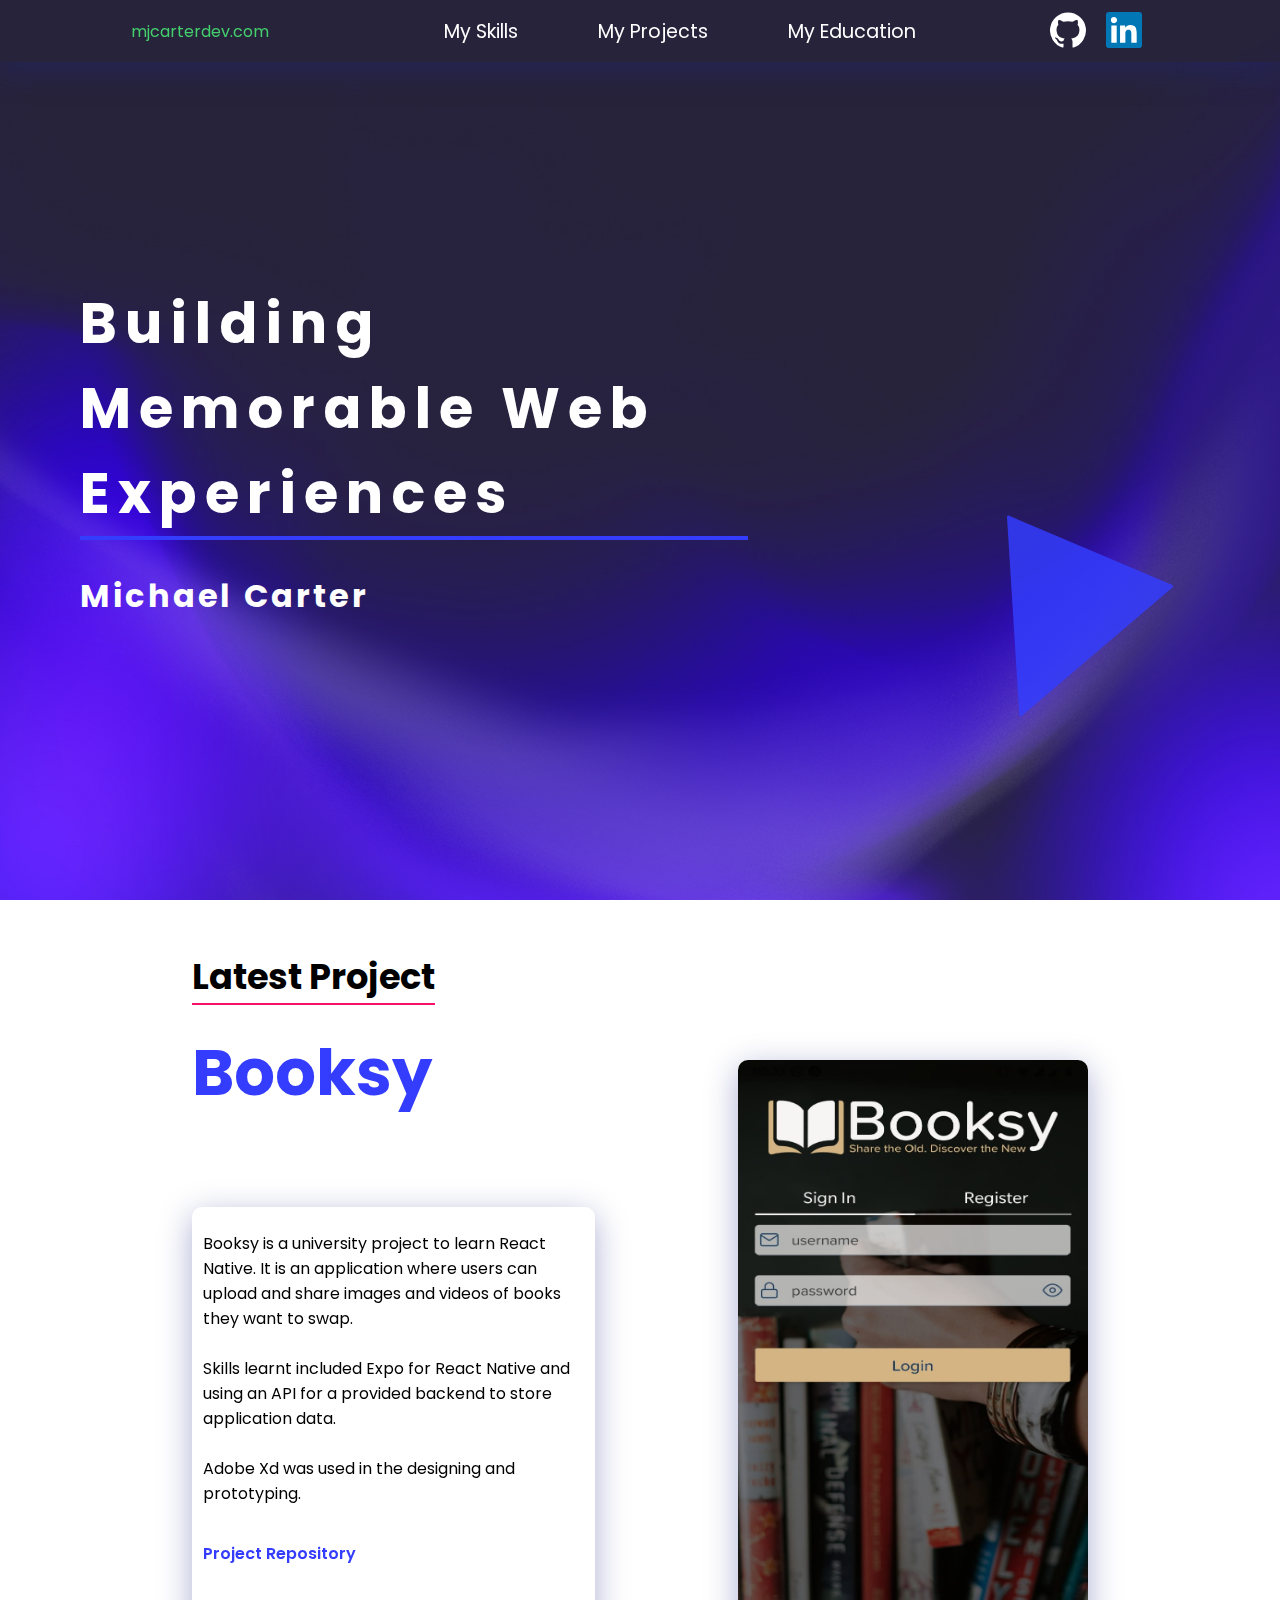
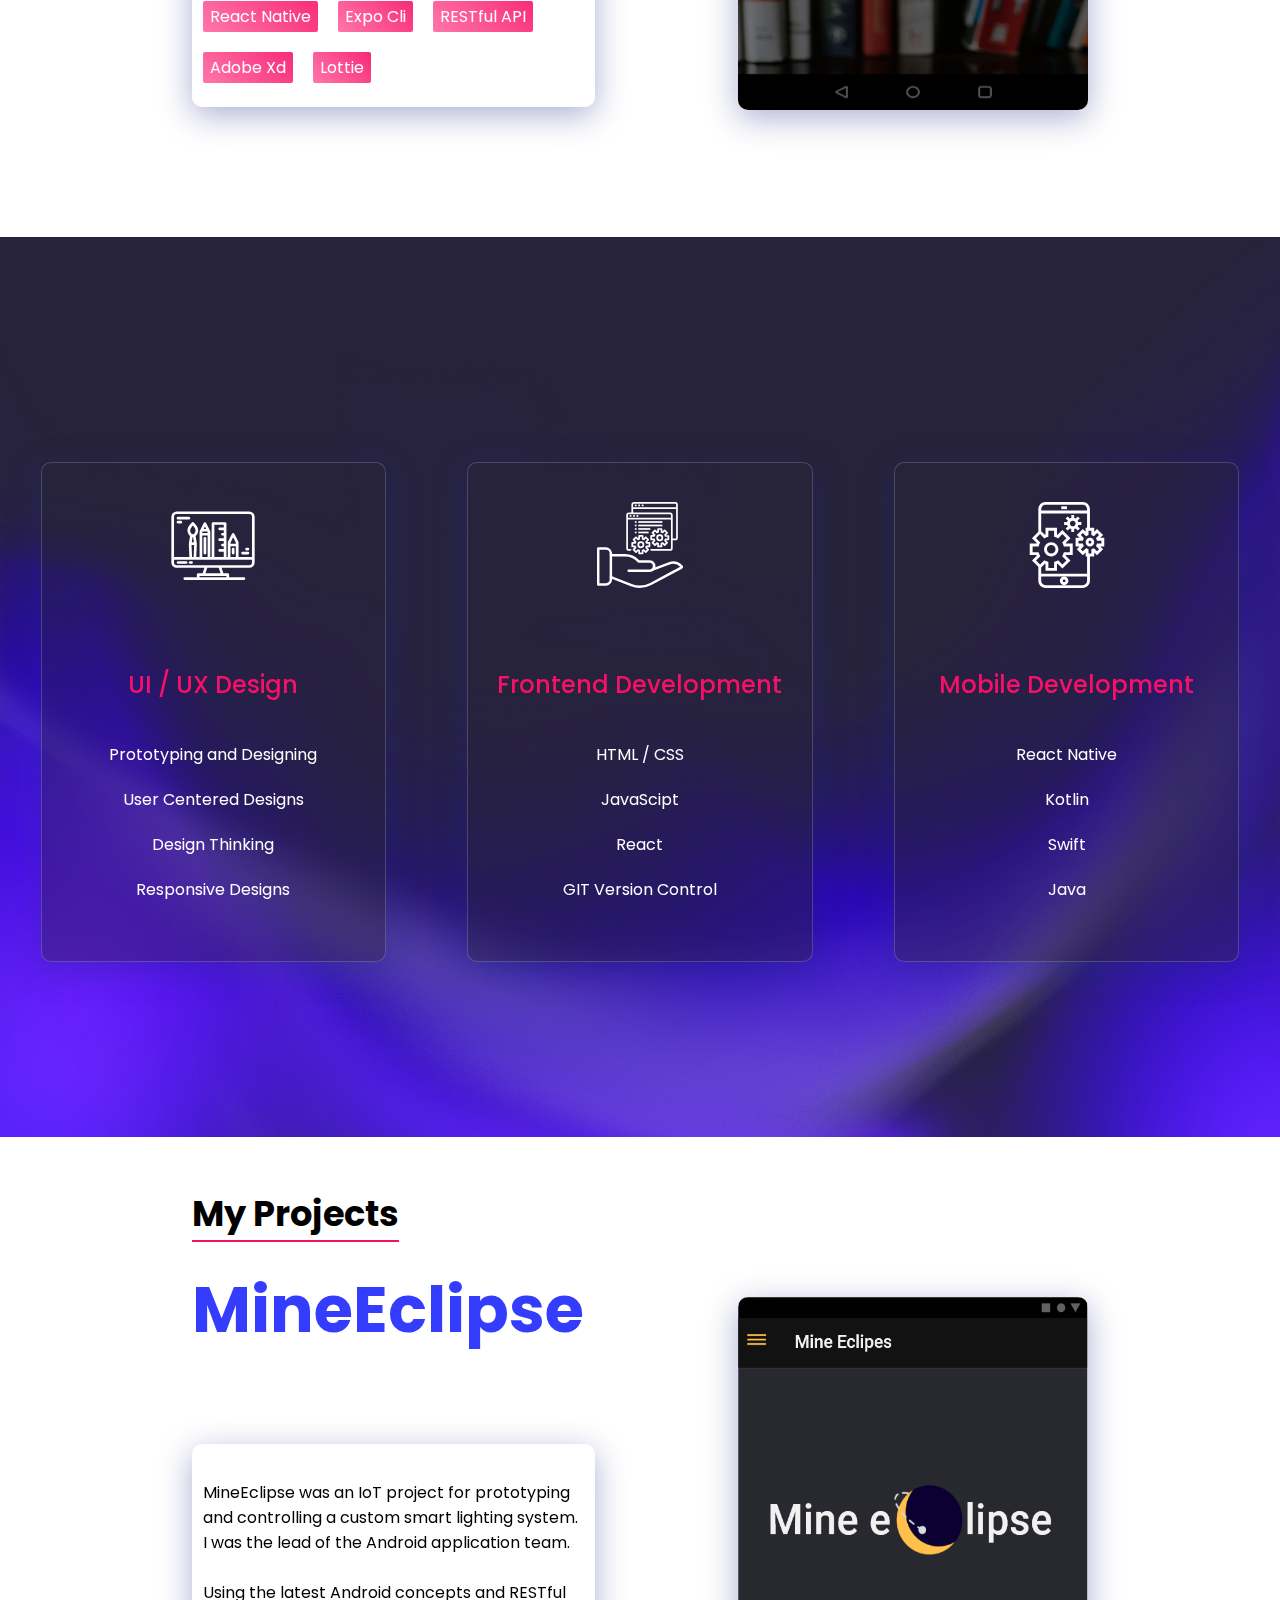
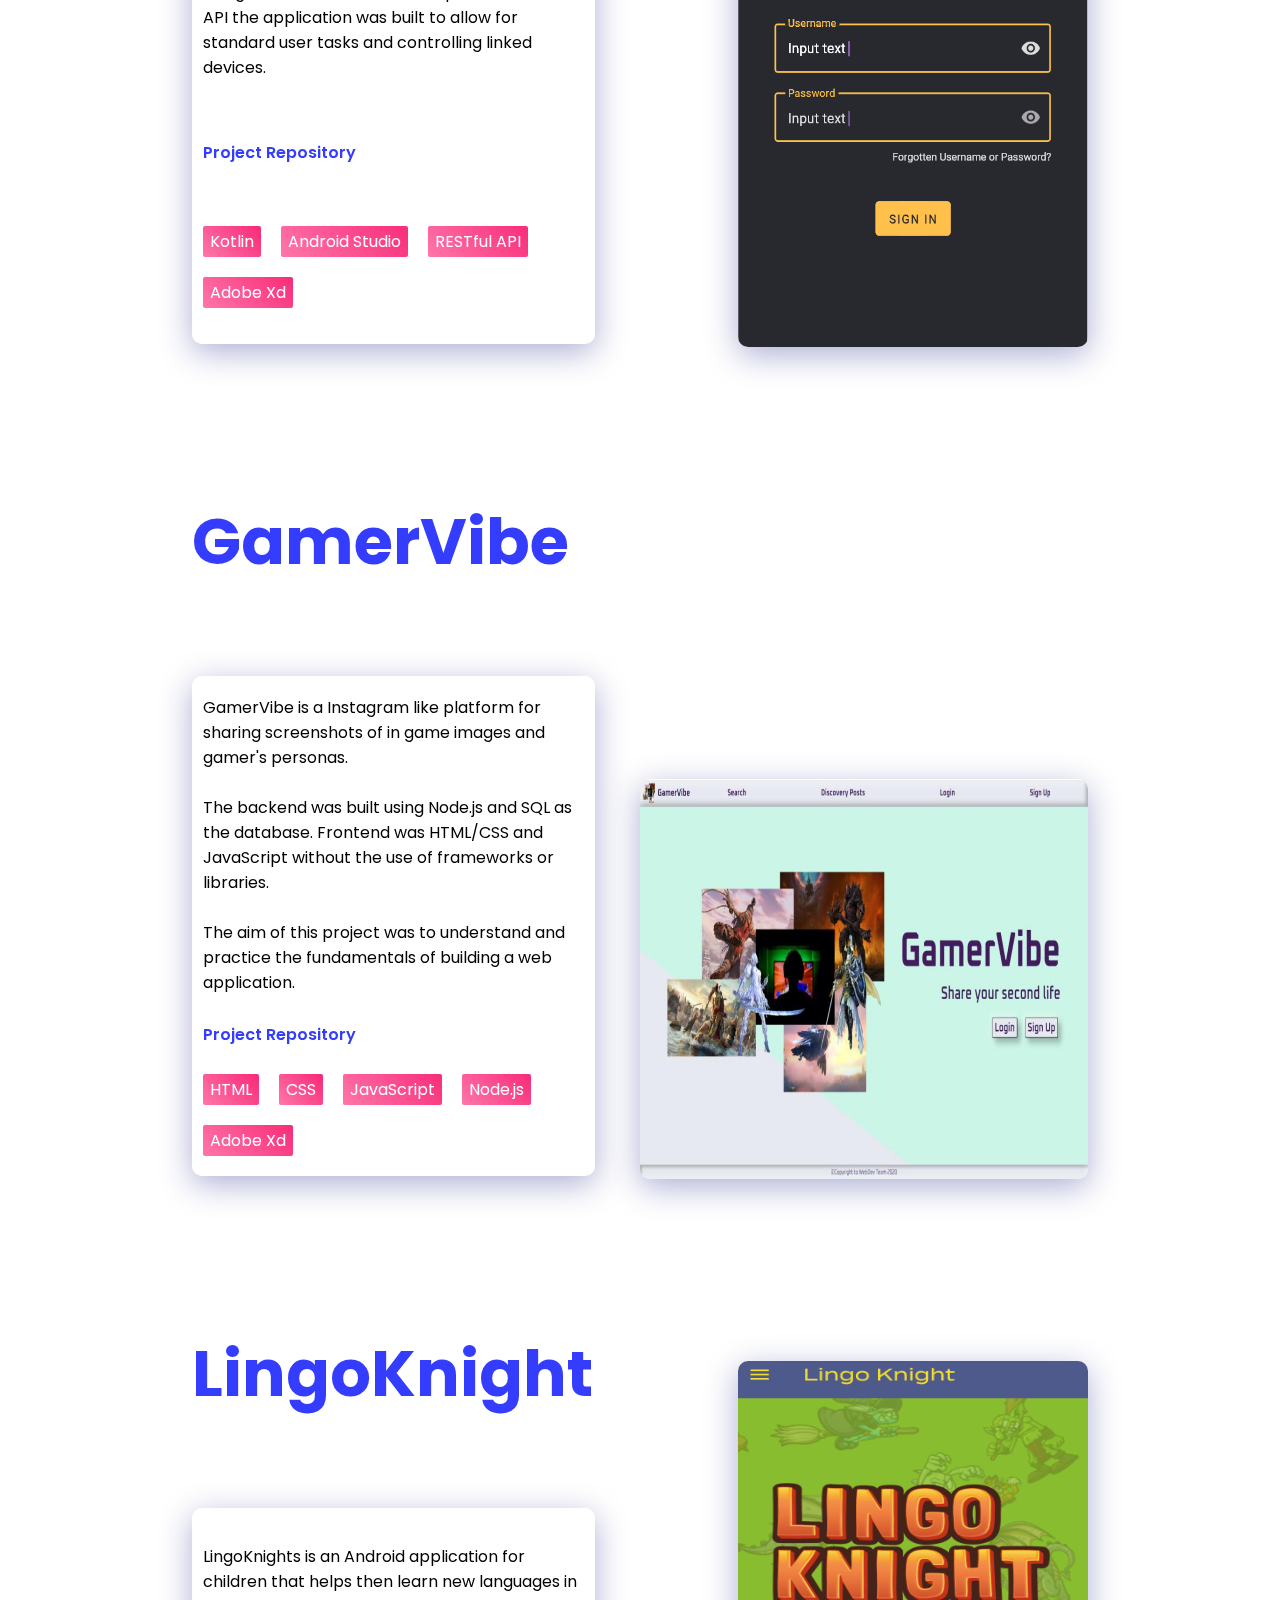
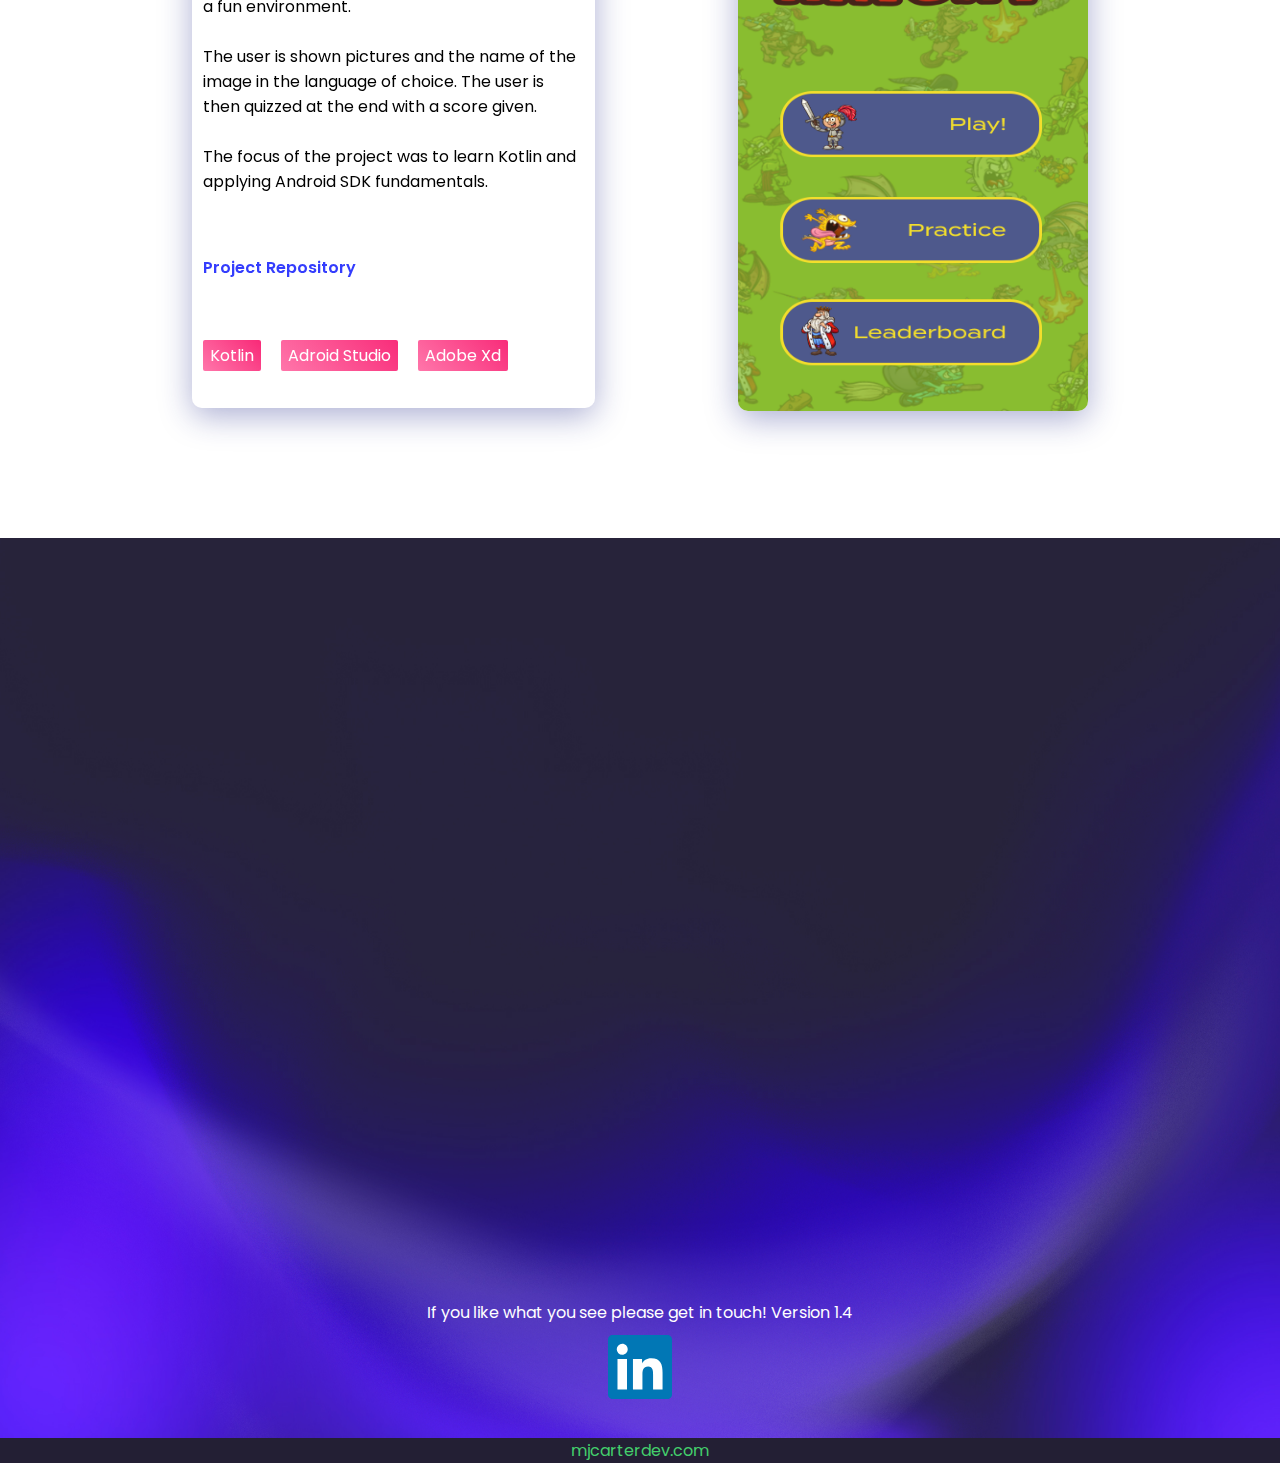
==== index.html @ 04d57753 "fixed some layout issues" ====
<!DOCTYPE html>
<html lang="en">
  <head>
    <meta charset="UTF-8" />
    <meta http-equiv="X-UA-Compatible" content="IE=edge" />
    <meta name="viewport" content="width=device-width, initial-scale=1.0" />
    <link rel="stylesheet" href="css/main.css" />
    <title>mjcarterdev.com</title>
  </head>
  <body>
    <div class="menu-closed">
      <div class="menu" id="menuList">
        <ul class="menu-list" id="menu">
          <li class="nav-item"><a href="#">My Skills</a></li>
          <li class="nav-item"><a href="#">My Projects</a></li>
          <li class="nav-item">
            <a href="#" class="nav-link">My Education</a>
          </li>
        </ul>
      </div>
    </div>
    <section class="landing-container background-image">
      <nav class="nav-bar nav sticky" id="navigation">
        <a class="logo" href="#">mjcarterdev.com</a>
        <ul class="nav-list" id="menu">
          <li class="nav-item"><a href="#">My Skills</a></li>
          <li class="nav-item"><a href="#">My Projects</a></li>
          <li class="nav-item">
            <a href="#" class="nav-link">My Education</a>
          </li>
        </ul>
        <div class="social-media">
          <a href="#"
            ><img
              src="./assets/svg/gitHub-icon-white.svg"
              alt="gitHub"
              class="gitIcon"
          /></a>
          <a href="#"
            ><img
              src="./assets/svg/linkedin-icon.svg"
              alt="LinkedIn"
              class="LinkedInIcon"
          /></a>
        </div>

        <a class="nav__toggle" role="button">
          <svg class="menuicon" width="50" height="50" viewBox="0 0 50 50">
            <title>Toggle Menu</title>
            <g>
              <line class="menuicon__bar" x1="13" y1="16.5" x2="37" y2="16.5" />
              <line class="menuicon__bar" x1="13" y1="24.5" x2="37" y2="24.5" />
              <line class="menuicon__bar" x1="13" y1="24.5" x2="37" y2="24.5" />
              <line class="menuicon__bar" x1="13" y1="32.5" x2="37" y2="32.5" />
              <circle class="menuicon__circle" r="23" cx="25" cy="25" />
            </g>
          </svg>
        </a>
      </nav>
      <div class="container">
        <div class="landing-left">
          <div>
            <h1 class="title">Building Memorable Web Experiences</h1>
            <div class="underline"></div>
          </div>
          <h4 class="name">Michael Carter</h4>
        </div>
        <div class="landing-right">
          <svg
            class="triangle-animation"
            width="212"
            height="404"
            viewBox="30 -30 524.685 808.726"
          >
            <path
              id="red-triangle"
              data-name="Path 107"
              d="M149.884,3.306a1.509,1.509,0,0,1,2.7,0L301.072,300.284a1.509,1.509,0,0,1-1.35,2.184H2.745a1.509,1.509,0,0,1-1.35-2.184Z"
              transform="translate(129.083 357.537) rotate(-102)"
              fill="#f61067"
              opacity="0.85"
            />
            <path
              id="green-triangle"
              data-name="Polygon 15"
              d="M148.211,3.578a2,2,0,0,1,3.578,0L298.553,297.106A2,2,0,0,1,296.764,300H3.236a2,2,0,0,1-1.789-2.894Z"
              transform="matrix(-0.545, -0.839, 0.839, -0.545, 163.392, 600.603)"
              fill="#44cf6c"
              opacity="0.85"
            />
            <path
              id="blue-triangle"
              data-name="Polygon 16"
              d="M148.211,3.578a2,2,0,0,1,3.578,0L298.553,297.106A2,2,0,0,1,296.764,300H3.236a2,2,0,0,1-1.789-2.894Z"
              transform="translate(307.466 808.726) rotate(-157)"
              fill="#343dfd"
              opacity="0.85"
            />
          </svg>
        </div>
      </div>
    </section>

    <section class="past-project-container">
      <h2 class="section-header">Latest Project</h2>

      <div class="project-container">
        <h1 class="project-title">Booksy</h1>
        <div class="card">
          <p class="text">
            Booksy is a university project to learn React Native. It is an
            application where users can upload and share images and videos of
            books they want to swap.<br /><br />
            Skills learnt included Expo for React Native and using an API for a
            provided backend to store application data.<br /><br />
            Adobe Xd was used in the designing and prototyping.
          </p>

          <a class="project-link">Project Repository</a>
          <ul class="project-tag-list">
            <li>React Native</li>
            <li>Expo Cli</li>
            <li>RESTful API</li>
            <li>Adobe Xd</li>
            <li>Lottie</li>
          </ul>
        </div>
        <div class="image-container">
          <img src="./assets/image/Booksy.jpeg" />
        </div>
      </div>
    </section>
    <section class="my-skills-container background-image">
      <div class="card skill-card">
        <img
          src="./assets/svg/design_100px.svg"
          alt="LinkedIn"
          class="skillIcon"
        />
        <div class="skill-list-container">
          <ul class="skill-list">
            <li class="skill-item">UI / UX Design</li>
            <li class="skill-item">Prototyping and Designing</li>
            <li class="skill-item">User Centered Designs</li>
            <li class="skill-item">Design Thinking</li>
            <li class="skill-item">Responsive Designs</li>
          </ul>
        </div>
      </div>
      <div class="card skill-card">
        <img
          src="./assets/svg/developer_100px.svg"
          alt="LinkedIn"
          class="skillIcon"
        />
        <div class="skill-list-container">
          <ul class="skill-list">
            <li class="skill-item">Frontend Development</li>
            <li class="skill-item">HTML / CSS</li>
            <li class="skill-item">JavaScipt</li>
            <li class="skill-item">React</li>
            <li class="skill-item">GIT Version Control</li>
          </ul>
        </div>
      </div>
      <div class="card skill-card">
        <img
          src="./assets/svg/mobile_100px.svg"
          alt="LinkedIn"
          class="skillIcon"
        />
        <div class="skill-list-container">
          <ul class="skill-list">
            <li class="skill-item">Mobile Development</li>
            <li class="skill-item">React Native</li>
            <li class="skill-item">Kotlin</li>
            <li class="skill-item">Swift</li>
            <li class="skill-item">Java</li>
          </ul>
        </div>
      </div>
    </section>
    <section class="past-project-container">
      <h2 class="section-header">My Projects</h2>

      <div class="project-container">
        <h1 class="project-title">MineEclipse</h1>
        <div class="card">
          <p class="text">
            MineEclipse was an IoT project for prototyping and controlling a
            custom smart lighting system. I was the lead of the Android
            application team.<br /><br />
            Using the latest Android concepts and RESTful API the application
            was built to allow for standard user tasks and controlling linked
            devices.
          </p>

          <a class="project-link">Project Repository</a>
          <ul class="project-tag-list">
            <li>Kotlin</li>
            <li>Android Studio</li>
            <li>RESTful API</li>
            <li>Adobe Xd</li>
          </ul>
        </div>
        <div class="image-container">
          <img src="./assets/image/mineEclipse.PNG" />
        </div>
      </div>

      <div class="project-container">
        <h1 class="project-title">GamerVibe</h1>
        <div class="card">
          <p class="text">
            GamerVibe is a Instagram like platform for sharing screenshots of in
            game images and gamer's personas.<br /><br />
            The backend was built using Node.js and SQL as the database.
            Frontend was HTML/CSS and JavaScript without the use of frameworks
            or libraries.<br /><br />
            The aim of this project was to understand and practice the
            fundamentals of building a web application.
          </p>

          <a class="project-link">Project Repository</a>
          <ul class="project-tag-list">
            <li>HTML</li>
            <li>CSS</li>
            <li>JavaScript</li>
            <li>Node.js</li>
            <li>Adobe Xd</li>
          </ul>
        </div>
        <div class="image-container">
          <img class="gamer-img" src="./assets/image/GamerVibe.jpg" />
        </div>
      </div>

      <div class="project-container">
        <h1 class="project-title">LingoKnight</h1>
        <div class="card">
          <p class="text">
            LingoKnights is an Android application for children that helps then
            learn new languages in a fun environment.<br />
            <br />
            The user is shown pictures and the name of the image in the language
            of choice. The user is then quizzed at the end with a score
            given.<br />
            <br />
            The focus of the project was to learn Kotlin and applying Android
            SDK fundamentals.
          </p>

          <a class="project-link">Project Repository</a>
          <ul class="project-tag-list">
            <li>Kotlin</li>
            <li>Adroid Studio</li>
            <li>Adobe Xd</li>
          </ul>
        </div>
        <div class="image-container">
          <img src="./assets/image/LingoKnight.PNG" />
        </div>
      </div>
    </section>
    <section class="education-container background-image">
      <div class="contact-container">
        <div>
          <p class="text">
            If you like what you see please get in touch! Version 1.4
          </p>
        </div>
        <a href="#"
          ><img
            src="./assets/svg/linkedin-icon.svg"
            alt="LinkedIn"
            class="LinkedInIcon"
        /></a>
      </div>
    </section>
  </body>
  <footer>
    <p>mjcarterdev.com</p>
  </footer>
  <script src="./javascript/index.js"></script>
</html>
---- css/main.css ----
@import url("https://fonts.googleapis.com/css2?family=Poppins:wght@300;400;500;600;700&display=swap");
* {
  margin: 0;
  padding: 0;
  box-sizing: border-box;
  font-family: 'Poppins', sans-serif;
  font-size: 16px;
}

a {
  text-decoration: none;
  color: #ffffff;
}

a:hover {
  color: #44cf6c;
}

ul {
  list-style: none;
}

.background-image {
  background-image: url(../assets/image/background.jpg);
  background-size: 100% 100%;
}

.nav-bar {
  display: flex;
  flex-direction: row;
  justify-content: space-around;
  overflow: hidden;
  background: rgba(39, 35, 58, 0.6);
  box-shadow: 0 8px 32px 0 rgba(31, 38, 135, 0.37);
  backdrop-filter: blur(4px);
  -webkit-backdrop-filter: blur(4px);
}

.nav-bar .logo {
  font-size: 1rem;
  color: #44cf6c;
  align-self: center;
  margin-left: 20px;
}

@media (min-width: 1200px) {
  .nav-bar .logo {
    margin-left: 5rem;
    font-size: 1rem;
  }
}

@media (min-width: 1400px) {
  .nav-bar .logo {
    margin-left: 10rem;
    font-size: 1.2rem;
  }
}

.nav-bar .nav-list {
  display: none;
  flex-direction: row;
  justify-content: space-between;
  opacity: 0;
}

.nav-bar .nav-list .nav-item {
  margin-left: 4rem;
  padding: 0.5rem;
  align-self: center;
}

.nav-bar .nav-list .nav-item a {
  font-size: 1.2rem;
  white-space: nowrap;
}

@media (min-width: 992px) {
  .nav-bar .nav-list {
    display: flex;
    opacity: 1;
    animation: showNav 2s linear;
  }
}

.nav-bar .social-media {
  display: flex;
  flex-direction: row;
  margin-right: 80px;
  padding: 5px;
  margin-top: 5px;
  align-items: center;
  overflow: hidden;
}

.nav-bar .social-media a {
  margin-left: 1rem;
  padding: 0.5rem;
}

.nav-bar .social-media a img {
  width: 24px;
  height: 24px;
}

@media (min-width: 992px) {
  .nav-bar .social-media a img {
    transform: scale(1.5);
  }
}

.nav-bar .social-media .gitIcon {
  fill: #ffffff;
}

@media (min-width: 992px) {
  .nav-bar .social-media {
    margin-right: 2rem;
  }
}

@media (min-width: 1200px) {
  .nav-bar .social-media {
    margin-right: 5rem;
  }
}

@media (min-width: 1400px) {
  .nav-bar .social-media {
    margin-right: 10rem;
  }
}

.nav__toggle {
  display: inline-block;
  position: absolute;
  z-index: 10;
  padding: 0;
  border: 0;
  background: transparent;
  outline: 0;
  right: 20px;
  top: 5px;
  cursor: pointer;
  border-radius: 50%;
  transition: background-color 0.15s linear;
}

.nav__toggle:hover, .nav__toggle:focus {
  background-color: rgba(0, 0, 0, 0.5);
}

@media (min-width: 992px) {
  .nav__toggle {
    display: none;
  }
}

.menuicon {
  display: block;
  cursor: pointer;
  color: white;
  transform: rotate(0deg);
  transition: 0.3s cubic-bezier(0.165, 0.84, 0.44, 1);
}

.menuicon__bar, .menuicon__circle {
  fill: none;
  stroke: currentColor;
  stroke-width: 3;
  stroke-linecap: round;
}

.menuicon__bar {
  transform: rotate(0deg);
  transform-origin: 50% 50%;
  transition: transform 0.25s ease-in-out;
}

.menuicon__circle {
  transition: stroke-dashoffset 0.3s linear 0.1s;
  stroke-dashoffset: 144.51326;
  stroke-dasharray: 144.51326;
}

.nav--open .menuicon {
  color: white;
  transform: rotate(180deg);
}

.nav--open .menuicon__circle {
  stroke-dashoffset: 0;
}

.nav--open .menuicon__bar:nth-child(1), .nav--open .menuicon__bar:nth-child(4) {
  opacity: 0;
}

.nav--open .menuicon__bar:nth-child(2) {
  transform: rotate(45deg);
}

.nav--open .menuicon__bar:nth-child(3) {
  transform: rotate(-45deg);
}

.menu-open {
  position: fixed;
  top: 0px;
  right: 0px;
  background: rgba(39, 35, 58, 0.9);
  box-shadow: 0 8px 32px 0 rgba(31, 38, 135, 0.37);
  backdrop-filter: blur(4px);
  -webkit-backdrop-filter: blur(4px);
  animation: expandMenu 0.5s linear;
  animation-fill-mode: forwards;
  z-index: 1;
}

.menu-closed {
  position: fixed;
  top: 0px;
  right: 0px;
}

.menu {
  display: none;
  height: 50%;
  padding-top: 80px;
}

.menu-list {
  display: flex;
  width: 100%;
  flex-direction: column;
  justify-content: space-evenly;
  align-items: center;
}

.menu-list a {
  font-size: 0rem;
  animation: scaleFontSize 0.5s linear;
  animation-fill-mode: forwards;
}

.landing-container {
  display: flex;
  flex-direction: column;
  height: 100vh;
  justify-content: center;
  align-content: center;
}

.landing-container .container {
  display: flex;
  flex-direction: row;
  justify-content: center;
  align-items: center;
}

.landing-container .landing-left {
  display: flex;
  flex-direction: column;
  margin: 0 5rem;
  justify-content: center;
}

.landing-container .landing-left h1 {
  font-size: 2.5rem;
  max-width: 720px;
  color: #ffffff;
  letter-spacing: 0.5rem;
}

.landing-container .landing-left h4 {
  font-size: 1.5rem;
  color: #ffffff;
  margin-top: 2rem;
  letter-spacing: 0.2rem;
}

.landing-container .landing-left .toggle-scroll {
  margin-top: 2rem;
}

@media (min-width: 992px) {
  .landing-container .landing-left h1 {
    font-size: 3rem;
    animation: font-size 1s linear;
  }
  .landing-container .landing-left h4 {
    font-size: 2rem;
  }
}

@media (min-width: 1200px) {
  .landing-container .landing-left h1 {
    font-size: 3.5rem;
  }
}

@media (min-width: 1400px) {
  .landing-container .landing-left {
    margin-left: 10rem;
  }
  .landing-container .landing-left h1 {
    font-size: 4rem;
  }
}

.landing-container .landing-right {
  display: none;
  flex-direction: column;
  padding-top: 5rem;
}

.landing-container .landing-right .triangle-animation {
  transform: scale(1.2);
  animation: transform 2s;
}

@media (min-width: 992px) {
  .landing-container .landing-right {
    display: flex;
  }
}

@media (min-width: 1200px) {
  .landing-container .landing-right {
    margin-right: 5rem;
    margin-left: 10rem;
  }
  .landing-container .landing-right .triangle-animation {
    transform: scale(1.5);
  }
}

@media (min-width: 1400px) {
  .landing-container .landing-right {
    margin-right: 10rem;
    margin-left: 20rem;
  }
  .landing-container .landing-right .triangle-animation {
    transform: scale(2);
  }
}

.underline {
  border-top: 4px solid #343dfd;
  animation: draw-line 5s;
  animation-fill-mode: forwards;
}

@keyframes draw-line {
  0% {
    width: 0;
  }
  50% {
    border-top: 4px solid #44cf6c;
  }
  100% {
    width: 100%;
    border-top: 4px solid #f61067;
    overflow: hidden;
  }
}

@keyframes expandMenu {
  0% {
    width: 0%;
    height: 0%;
  }
  50% {
    width: 50%;
    height: 50%;
  }
  100% {
    width: 100%;
    height: 100%;
  }
}

@keyframes closeMenu {
  0% {
    width: 100%;
    height: 100%;
  }
  50% {
    width: 50%;
    height: 50%;
  }
  100% {
    width: 0%;
    height: 0%;
  }
}

@keyframes scaleFontSize {
  from {
    font-size: 0rem;
  }
  to {
    font-size: 2rem;
  }
}

@keyframes showNav {
  from {
    opacity: 0;
  }
  to {
    opacity: 1;
  }
}

.show {
  display: flex;
}

.sticky {
  position: fixed;
  top: 0;
  width: 100%;
  z-index: 1;
}

.triangle-animation {
  height: 100vh;
  transform: scale(1.4);
}

#red-triangle {
  transform: translateY(-500px), rotate(0deg);
  opacity: 0;
  animation: redTriangle 2s 2s linear forwards;
}

#green-triangle {
  transform: translateY(-500px), rotate(0deg);
  opacity: 0;
  animation: greenTriangle 2s 1s linear forwards;
}

#blue-triangle {
  transform: translateY(-500px), rotate(0deg);
  opacity: 0.85;
  animation: blueTriangle 2s forwards linear;
}

@keyframes blueTriangle {
  0% {
    transform: translate(0px, -500px);
  }
  50% {
    transform: translate(30px, 0px), rotate(-5deg);
  }
  100% {
    transform: translate(80px, 400px), rotate(-10deg);
  }
}

@keyframes greenTriangle {
  0% {
    opacity: 0.85;
    transform: translate(0px, -500px);
  }
  50% {
    opacity: 0.85;
    transform: translate(30px, 0px), rotate(-5deg);
  }
  100% {
    opacity: 0.85;
    transform: translate(80px, 400px), rotate(-10deg);
  }
}

@keyframes redTriangle {
  0% {
    opacity: 0.85;
    transform: translate(0px, -500px);
  }
  50% {
    opacity: 0.85;
    transform: translate(30px, 0px), rotate(-5deg);
  }
  100% {
    opacity: 0.85;
    transform: translate(80px, 400px), rotate(-10deg);
  }
}

.section-header {
  width: fit-content;
  margin-top: 50px;
  margin-left: 40px;
  border-bottom: 2px solid #f61067;
  font-size: 1.2rem;
}

@media (min-width: 992px) {
  .section-header {
    margin-left: 15%;
    align-self: flex-start;
  }
}

@media (min-width: 1200px) {
  .section-header {
    font-size: 2.2rem;
    margin-left: 15%;
    align-self: flex-start;
  }
}

.project-title {
  width: fit-content;
  margin: 20px;
  font-size: 3rem;
  color: #343dfd;
  margin-left: 40px;
}

@media (min-width: 992px) {
  .project-title {
    margin-left: 0px;
    align-self: flex-start;
  }
}

@media (min-width: 1200px) {
  .project-title {
    font-size: 4rem;
    margin-left: 0px;
    align-self: flex-start;
  }
}

.card {
  display: flex;
  flex-direction: column;
  width: 90%;
  max-width: 500px;
  min-height: 500px;
  background: rgba(255, 255, 255, 0.2);
  box-shadow: 0 8px 32px 0 rgba(31, 38, 135, 0.37);
  backdrop-filter: blur(2.5px);
  -webkit-backdrop-filter: blur(8.5px);
  border-radius: 10px;
  border: 1px solid rgba(255, 255, 255, 0.18);
  justify-content: space-around;
}

.skill-card {
  justify-content: space-around;
  align-items: center;
  background: rgba(39, 35, 58, 0.4);
}

.skill-card .skillIcon {
  width: 25%;
  max-width: 120px;
}

.skill-card ul {
  text-decoration: none;
}

.skill-card ul li {
  margin-bottom: 20px;
  text-align: center;
  color: white;
  font-size: 1rem;
}

.skill-card ul li:first-child {
  font-size: 1.5rem;
  color: #f61067;
  margin-bottom: 40px;
  font-weight: 500;
}

.text {
  padding: 10px;
}

.project-link {
  color: #343dfd;
  padding-left: 10px;
  cursor: pointer;
  font-weight: 600;
}

.past-project-container {
  display: flex;
  flex-direction: column;
  height: fit-content;
}

@media (min-width: 992px) {
  .past-project-container {
    align-items: center;
  }
}

.project-container {
  display: flex;
  flex-direction: column;
  justify-content: center;
  align-items: center;
  height: fit-content;
}

.project-container .project-title {
  align-self: flex-start;
}

@media (min-width: 992px) {
  .project-container {
    display: grid;
    grid-template-columns: repeat(2, 1fr);
    grid-template-rows: 0.1fr 0.9fr;
    grid-row-gap: 2rem;
    margin-bottom: 2rem;
    min-height: 800px;
    width: 70%;
  }
  .project-container .card {
    height: fit-content;
  }
}

.image-container {
  display: flex;
  flex-direction: column;
  width: fit-content;
  box-shadow: 0 8px 32px 0 rgba(31, 38, 135, 0.37);
  border-radius: 10px;
  overflow: hidden;
  justify-self: flex-end;
  align-self: flex-end;
  height: fit-content;
  margin-bottom: 2rem;
}

.image-container img {
  width: 300px;
  height: 550px;
}

@media (min-width: 992px) {
  .image-container img {
    width: 350px;
    height: 650px;
  }
}

.image-container .gamer-img {
  width: 100%;
  height: 300px;
}

@media (min-width: 992px) {
  .image-container .gamer-img {
    height: 50%;
  }
}

@media (min-width: 992px) {
  .image-container {
    grid-column: 2;
    grid-row: 1 / span 2;
    justify-self: flex-end;
    align-self: flex-end;
  }
}

@media (min-width: 1200px) {
  .image-container .gamer-img {
    height: 400px;
  }
}

.project-tag-list {
  display: flex;
  flex-direction: row;
  flex-wrap: wrap;
}

.project-tag-list li {
  color: white;
  background-image: linear-gradient(45deg, #ff76aa, #f61067);
  background-size: 150%;
  background-position: left;
  transition: background-position linear;
  margin: 10px;
  text-align: center;
  border-radius: 2px;
  padding: 3px 7px;
  cursor: context-menu;
}

.project-tag-list li:hover, .project-tag-list li:focus {
  background-position: right;
}

.my-skills-container {
  width: 100%;
  height: fit-content;
  display: flex;
  flex-direction: column;
  align-items: center;
}

.my-skills-container .card {
  margin-top: 50px;
}

.my-skills-container .card:last-child {
  margin-bottom: 50px;
}

@media (min-width: 992px) {
  .my-skills-container {
    flex-direction: row;
    height: 100vh;
    justify-content: space-around;
  }
  .my-skills-container .card:last-child {
    margin-bottom: 0px;
  }
  .my-skills-container .card {
    width: 27%;
  }
}

.education-container {
  display: flex;
  justify-content: center;
  align-items: flex-end;
  width: 100%;
  height: 100vh;
}

.contact-container {
  display: flex;
  flex-direction: column;
  align-items: center;
  justify-content: center;
  padding: 2rem;
}

.contact-container div {
  width: fit-content;
  justify-content: center;
}

.contact-container div p {
  color: white;
}

.contact-container a {
  width: fit-content;
}

footer {
  display: flex;
  justify-content: center;
  background-color: #231f34;
}

footer p {
  color: #44cf6c;
}
/*# sourceMappingURL=main.css.map */
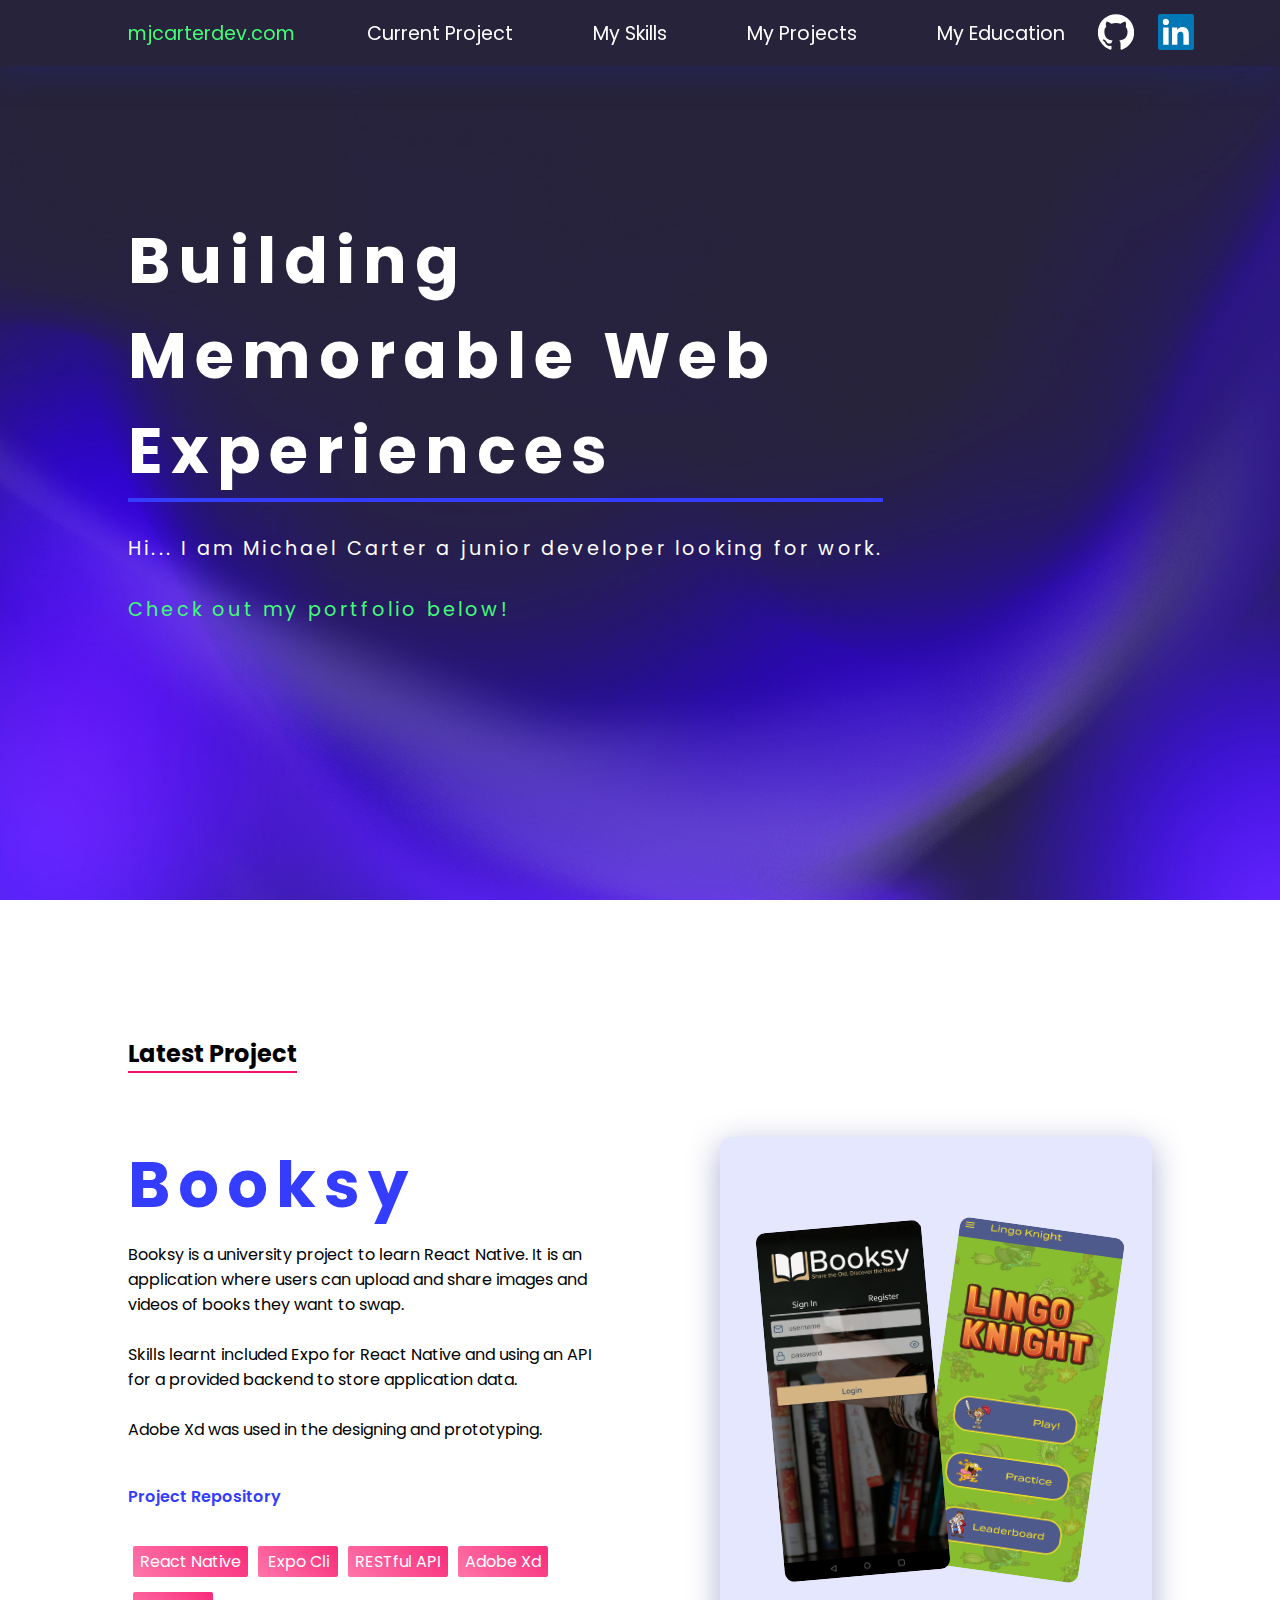
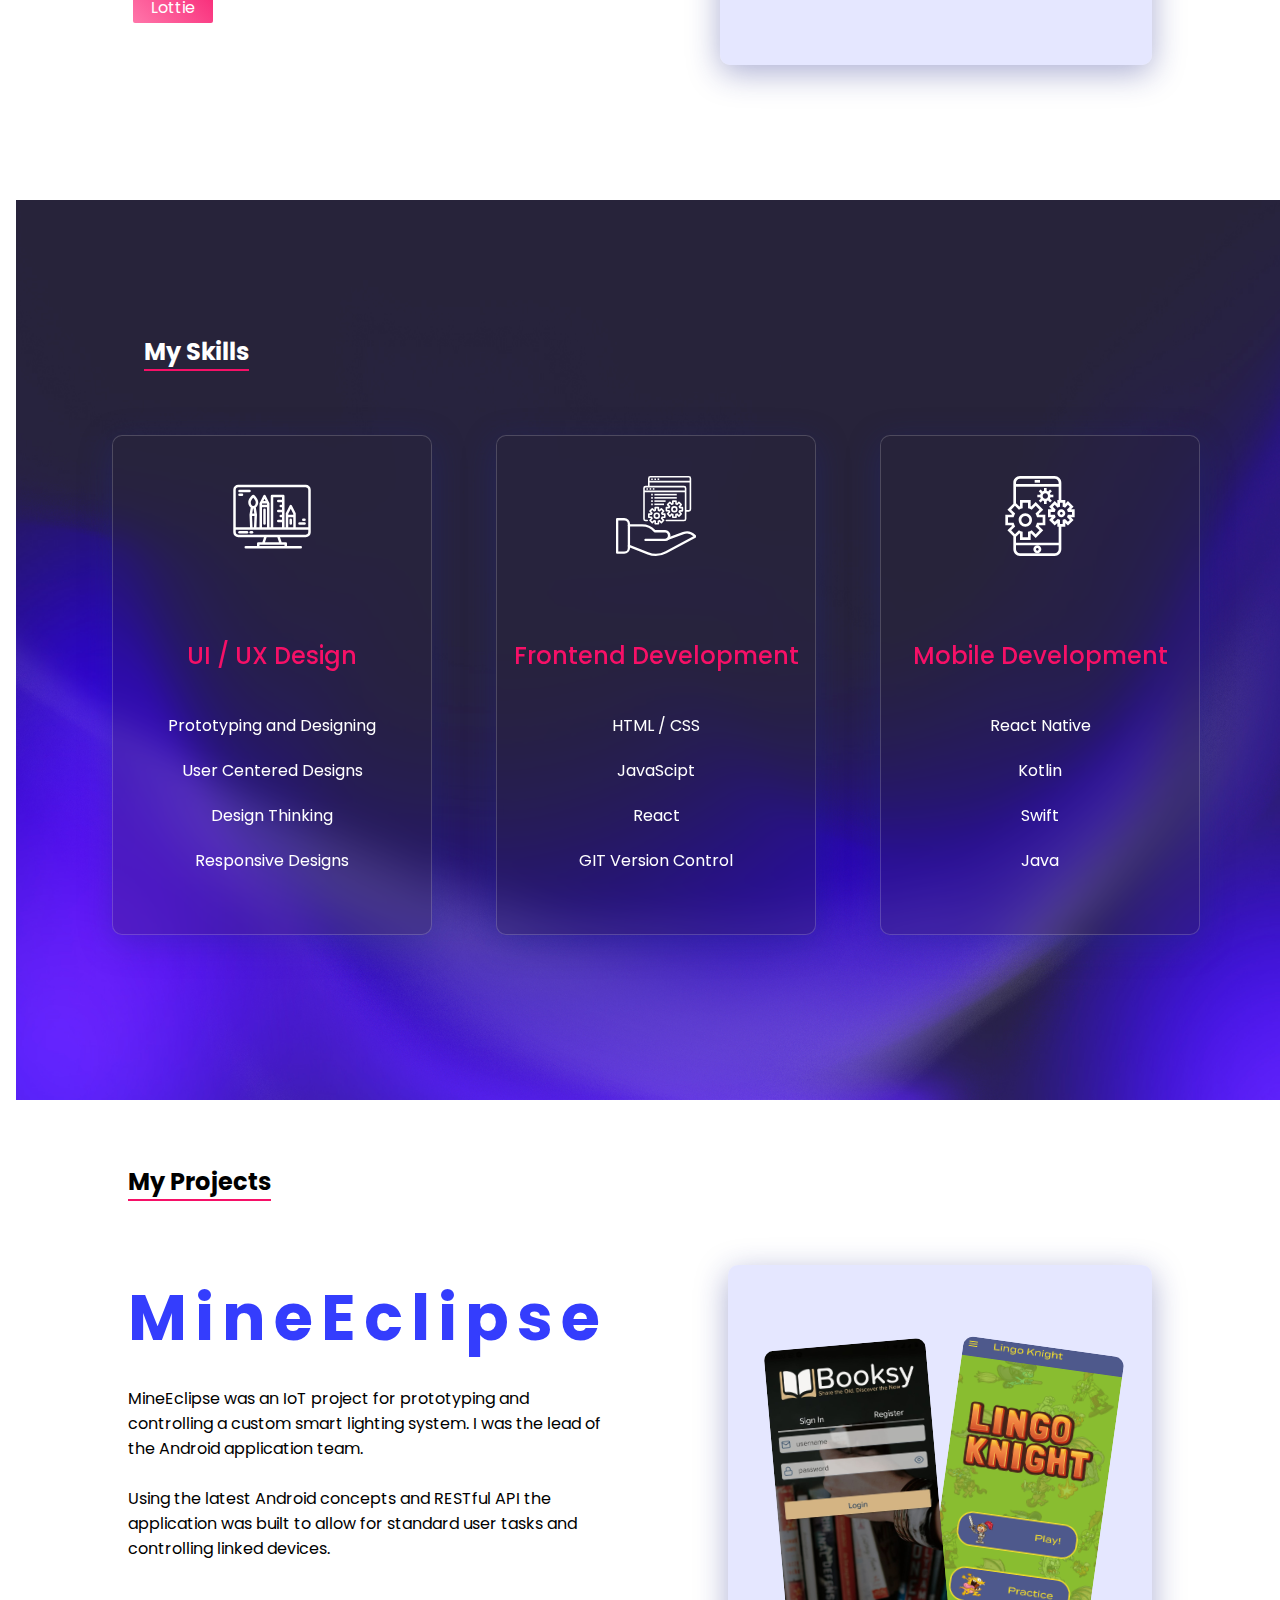
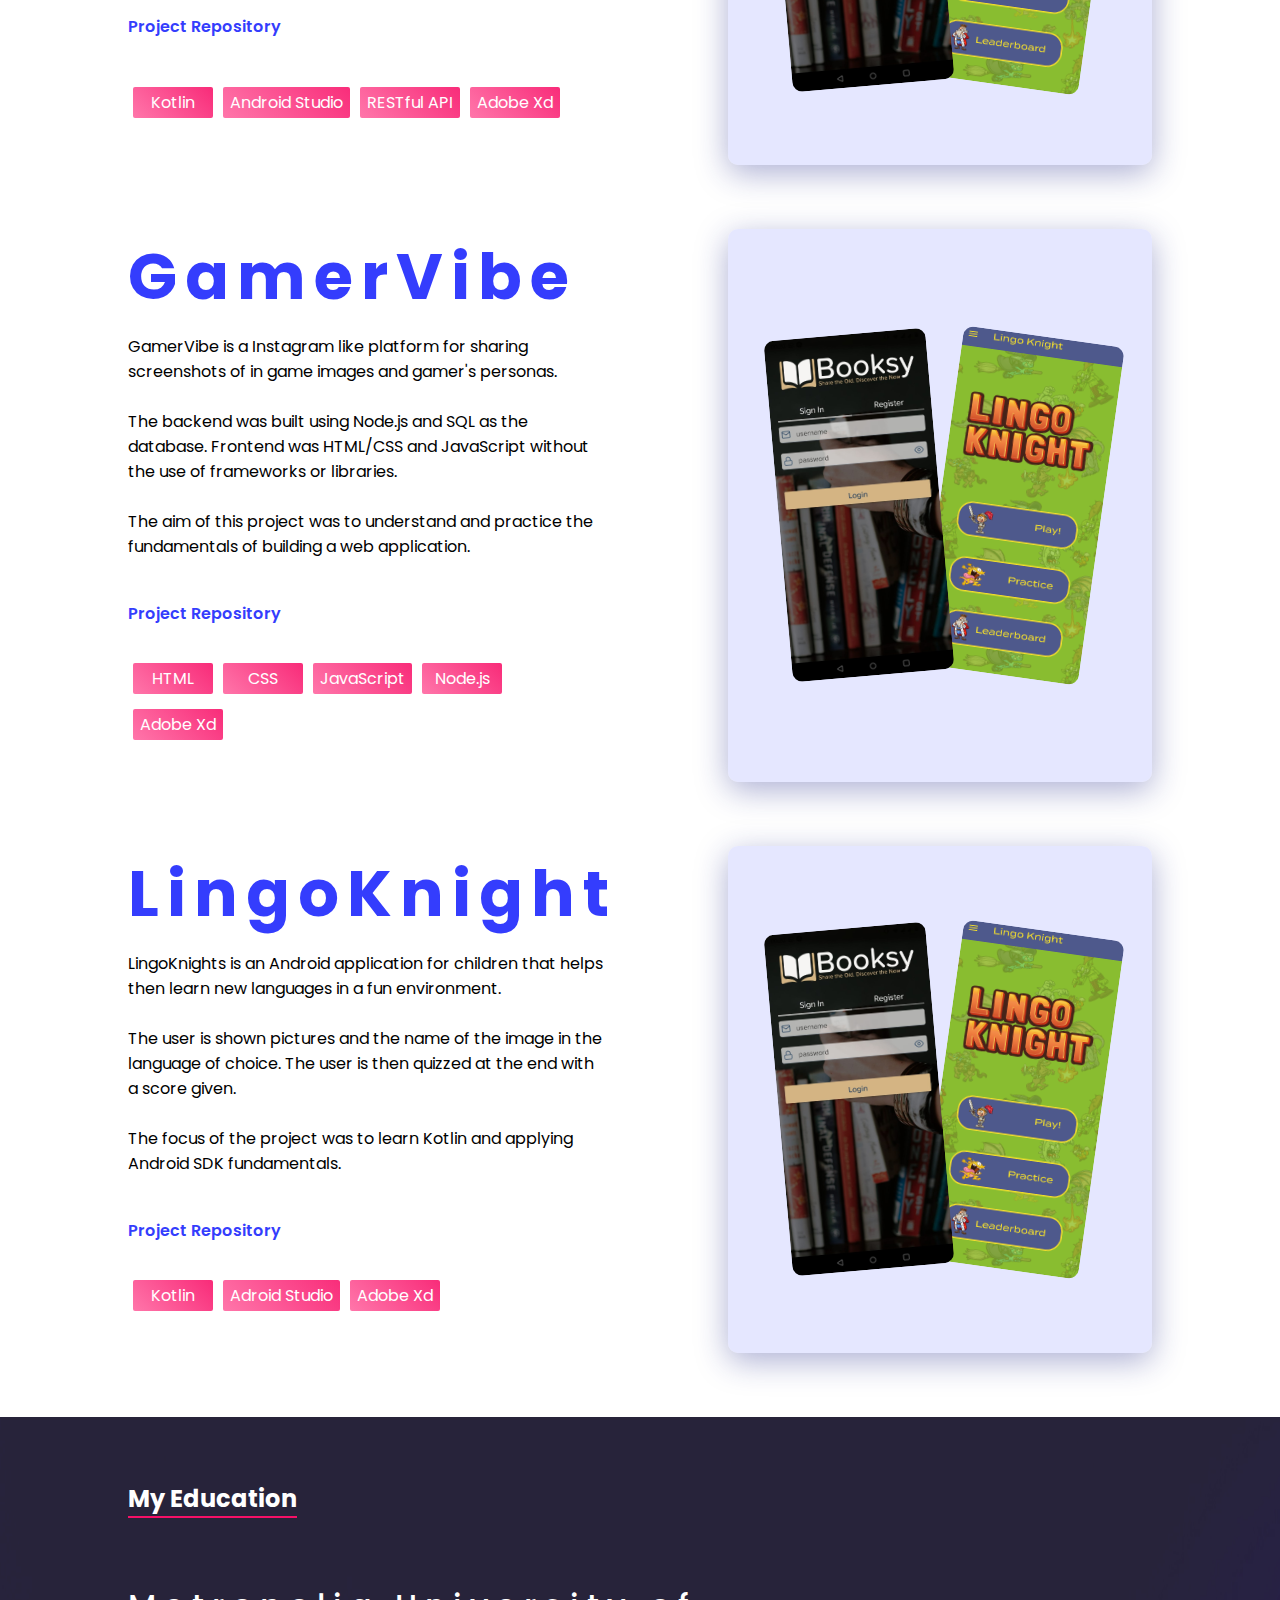
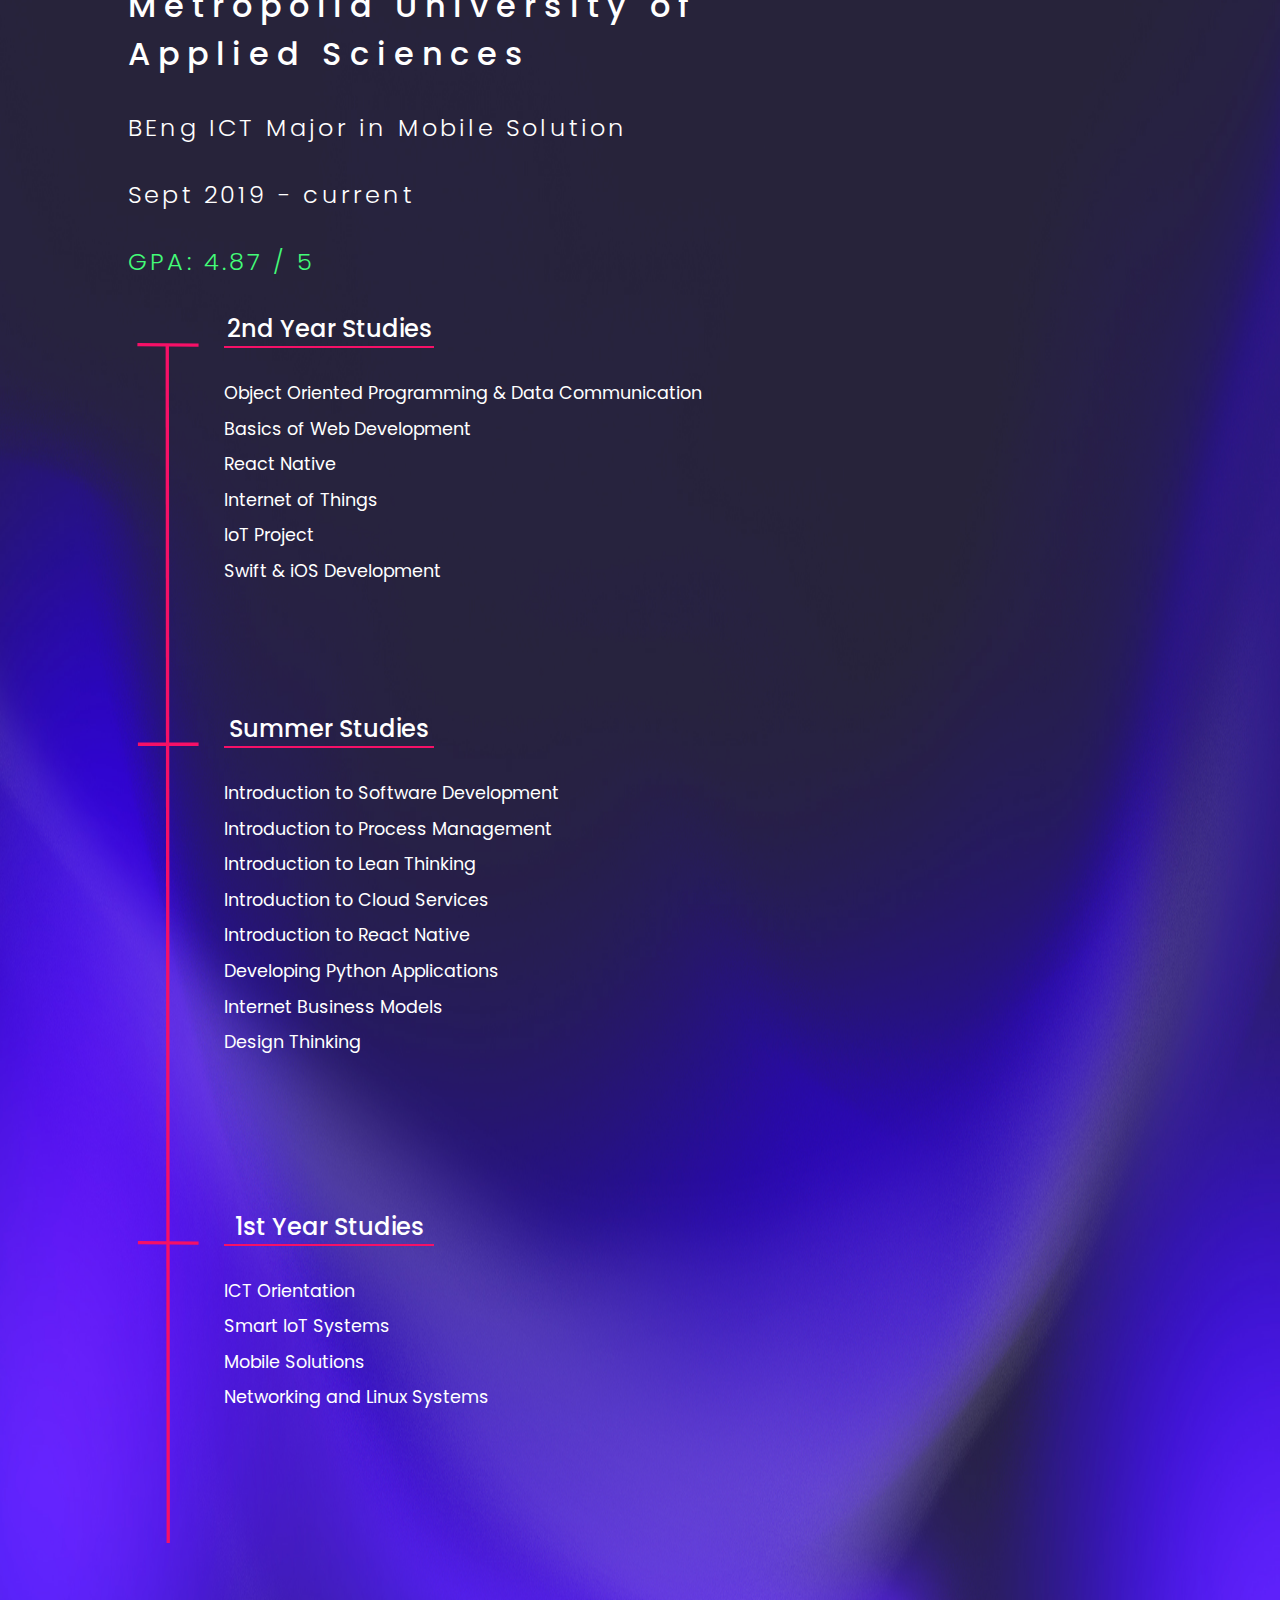
==== commit 232ae54c: "added education" ====
--- a/index.html
+++ b/index.html
@@ -11,10 +11,13 @@
     <div class="menu-closed">
       <div class="menu" id="menuList">
         <ul class="menu-list" id="menu">
-          <li class="nav-item"><a href="#">My Skills</a></li>
-          <li class="nav-item"><a href="#">My Projects</a></li>
           <li class="nav-item">
-            <a href="#" class="nav-link">My Education</a>
+            <a href="#current-project">Current Project</a>
+          </li>
+          <li class="nav-item"><a href="#my-skills">My Skills</a></li>
+          <li class="nav-item"><a href="#my-projects">My Projects</a></li>
+          <li class="nav-item">
+            <a href="#my-education" class="nav-link">My Education</a>
           </li>
         </ul>
       </div>
@@ -23,20 +26,29 @@
       <nav class="nav-bar nav sticky" id="navigation">
         <a class="logo" href="#">mjcarterdev.com</a>
         <ul class="nav-list" id="menu">
-          <li class="nav-item"><a href="#">My Skills</a></li>
-          <li class="nav-item"><a href="#">My Projects</a></li>
           <li class="nav-item">
-            <a href="#" class="nav-link">My Education</a>
+            <a href="#current-project">Current Project</a>
+          </li>
+          <li class="nav-item"><a href="#my-skills">My Skills</a></li>
+          <li class="nav-item"><a href="#my-projects">My Projects</a></li>
+          <li class="nav-item">
+            <a href="#my-education" class="nav-link">My Education</a>
           </li>
         </ul>
         <div class="social-media">
-          <a href="#"
+          <a
+            href="https://github.com/Carter-Prime"
+            target="_blank"
+            rel="noreferrer"
             ><img
               src="./assets/svg/gitHub-icon-white.svg"
               alt="gitHub"
               class="gitIcon"
           /></a>
-          <a href="#"
+          <a
+            href="https://www.linkedin.com/in/mjcarterdev/"
+            target="_blank"
+            rel="noreferrer"
             ><img
               src="./assets/svg/linkedin-icon.svg"
               alt="LinkedIn"
@@ -57,56 +69,25 @@
           </svg>
         </a>
       </nav>
-      <div class="container">
-        <div class="landing-left">
-          <div>
-            <h1 class="title">Building Memorable Web Experiences</h1>
-            <div class="underline"></div>
-          </div>
-          <h4 class="name">Michael Carter</h4>
-        </div>
-        <div class="landing-right">
-          <svg
-            class="triangle-animation"
-            width="212"
-            height="404"
-            viewBox="30 -30 524.685 808.726"
-          >
-            <path
-              id="red-triangle"
-              data-name="Path 107"
-              d="M149.884,3.306a1.509,1.509,0,0,1,2.7,0L301.072,300.284a1.509,1.509,0,0,1-1.35,2.184H2.745a1.509,1.509,0,0,1-1.35-2.184Z"
-              transform="translate(129.083 357.537) rotate(-102)"
-              fill="#f61067"
-              opacity="0.85"
-            />
-            <path
-              id="green-triangle"
-              data-name="Polygon 15"
-              d="M148.211,3.578a2,2,0,0,1,3.578,0L298.553,297.106A2,2,0,0,1,296.764,300H3.236a2,2,0,0,1-1.789-2.894Z"
-              transform="matrix(-0.545, -0.839, 0.839, -0.545, 163.392, 600.603)"
-              fill="#44cf6c"
-              opacity="0.85"
-            />
-            <path
-              id="blue-triangle"
-              data-name="Polygon 16"
-              d="M148.211,3.578a2,2,0,0,1,3.578,0L298.553,297.106A2,2,0,0,1,296.764,300H3.236a2,2,0,0,1-1.789-2.894Z"
-              transform="translate(307.466 808.726) rotate(-157)"
-              fill="#343dfd"
-              opacity="0.85"
-            />
-          </svg>
-        </div>
-      </div>
-    </section>
-
-    <section class="past-project-container">
+
+      <div class="landing-left">
+        <div>
+          <h1 class="title">Building Memorable Web Experiences</h1>
+          <div class="underline"></div>
+        </div>
+        <h4 class="name">
+          Hi... I am Michael Carter a junior developer looking for work.
+        </h4>
+        <h5 class="name">Check out my portfolio below!</h5>
+      </div>
+      <div class="landing-right"></div>
+    </section>
+
+    <section class="past-project-container latest-project" id="current-project">
       <h2 class="section-header">Latest Project</h2>
-
-      <div class="project-container">
-        <h1 class="project-title">Booksy</h1>
+      <div class="projects-grid">
         <div class="card">
+          <h1 class="project-title">Booksy</h1>
           <p class="text">
             Booksy is a university project to learn React Native. It is an
             application where users can upload and share images and videos of
@@ -126,66 +107,75 @@
           </ul>
         </div>
         <div class="image-container">
-          <img src="./assets/image/Booksy.jpeg" />
-        </div>
-      </div>
-    </section>
-    <section class="my-skills-container background-image">
-      <div class="card skill-card">
-        <img
-          src="./assets/svg/design_100px.svg"
-          alt="LinkedIn"
-          class="skillIcon"
-        />
-        <div class="skill-list-container">
-          <ul class="skill-list">
-            <li class="skill-item">UI / UX Design</li>
-            <li class="skill-item">Prototyping and Designing</li>
-            <li class="skill-item">User Centered Designs</li>
-            <li class="skill-item">Design Thinking</li>
-            <li class="skill-item">Responsive Designs</li>
-          </ul>
-        </div>
-      </div>
-      <div class="card skill-card">
-        <img
-          src="./assets/svg/developer_100px.svg"
-          alt="LinkedIn"
-          class="skillIcon"
-        />
-        <div class="skill-list-container">
-          <ul class="skill-list">
-            <li class="skill-item">Frontend Development</li>
-            <li class="skill-item">HTML / CSS</li>
-            <li class="skill-item">JavaScipt</li>
-            <li class="skill-item">React</li>
-            <li class="skill-item">GIT Version Control</li>
-          </ul>
-        </div>
-      </div>
-      <div class="card skill-card">
-        <img
-          src="./assets/svg/mobile_100px.svg"
-          alt="LinkedIn"
-          class="skillIcon"
-        />
-        <div class="skill-list-container">
-          <ul class="skill-list">
-            <li class="skill-item">Mobile Development</li>
-            <li class="skill-item">React Native</li>
-            <li class="skill-item">Kotlin</li>
-            <li class="skill-item">Swift</li>
-            <li class="skill-item">Java</li>
-          </ul>
-        </div>
-      </div>
-    </section>
-    <section class="past-project-container">
+          <img class="img1" src="./assets/image/Booksy.jpeg" loading="lazy" />
+          <div class="shadow-layer"></div>
+          <img
+            class="img2"
+            src="./assets/image/LingoKnight.PNG"
+            loading="lazy"
+          />
+          <div class="shadow-layer2"></div>
+        </div>
+      </div>
+    </section>
+    <section class="my-skills-container background-image" id="my-skills">
+      <h2 class="section-header">My Skills</h2>
+      <div class="card-holder">
+        <div class="card skill-card">
+          <img
+            src="./assets/svg/design_100px.svg"
+            alt="LinkedIn"
+            class="skillIcon"
+          />
+          <div class="skill-list-container">
+            <ul class="skill-list">
+              <li class="skill-item">UI / UX Design</li>
+              <li class="skill-item">Prototyping and Designing</li>
+              <li class="skill-item">User Centered Designs</li>
+              <li class="skill-item">Design Thinking</li>
+              <li class="skill-item">Responsive Designs</li>
+            </ul>
+          </div>
+        </div>
+        <div class="card skill-card">
+          <img
+            src="./assets/svg/developer_100px.svg"
+            alt="LinkedIn"
+            class="skillIcon"
+          />
+          <div class="skill-list-container">
+            <ul class="skill-list">
+              <li class="skill-item">Frontend Development</li>
+              <li class="skill-item">HTML / CSS</li>
+              <li class="skill-item">JavaScipt</li>
+              <li class="skill-item">React</li>
+              <li class="skill-item">GIT Version Control</li>
+            </ul>
+          </div>
+        </div>
+        <div class="card skill-card">
+          <img
+            src="./assets/svg/mobile_100px.svg"
+            alt="LinkedIn"
+            class="skillIcon"
+          />
+          <div class="skill-list-container">
+            <ul class="skill-list">
+              <li class="skill-item">Mobile Development</li>
+              <li class="skill-item">React Native</li>
+              <li class="skill-item">Kotlin</li>
+              <li class="skill-item">Swift</li>
+              <li class="skill-item">Java</li>
+            </ul>
+          </div>
+        </div>
+      </div>
+    </section>
+    <section class="past-project-container" id="my-projects">
       <h2 class="section-header">My Projects</h2>
-
-      <div class="project-container">
-        <h1 class="project-title">MineEclipse</h1>
+      <div class="projects-grid">
         <div class="card">
+          <h1 class="project-title">MineEclipse</h1>
           <p class="text">
             MineEclipse was an IoT project for prototyping and controlling a
             custom smart lighting system. I was the lead of the Android
@@ -204,13 +194,18 @@
           </ul>
         </div>
         <div class="image-container">
-          <img src="./assets/image/mineEclipse.PNG" />
-        </div>
-      </div>
-
-      <div class="project-container">
-        <h1 class="project-title">GamerVibe</h1>
+          <img class="img1" src="./assets/image/Booksy.jpeg" loading="lazy" />
+          <div class="shadow-layer"></div>
+          <img
+            class="img2"
+            src="./assets/image/LingoKnight.PNG"
+            loading="lazy"
+          />
+          <div class="shadow-layer2"></div>
+        </div>
+
         <div class="card">
+          <h1 class="project-title">GamerVibe</h1>
           <p class="text">
             GamerVibe is a Instagram like platform for sharing screenshots of in
             game images and gamer's personas.<br /><br />
@@ -231,13 +226,18 @@
           </ul>
         </div>
         <div class="image-container">
-          <img class="gamer-img" src="./assets/image/GamerVibe.jpg" />
-        </div>
-      </div>
-
-      <div class="project-container">
-        <h1 class="project-title">LingoKnight</h1>
+          <img class="img1" src="./assets/image/Booksy.jpeg" loading="lazy" />
+          <div class="shadow-layer"></div>
+          <img
+            class="img2"
+            src="./assets/image/LingoKnight.PNG"
+            loading="lazy"
+          />
+          <div class="shadow-layer2"></div>
+        </div>
+
         <div class="card">
+          <h1 class="project-title">LingoKnight</h1>
           <p class="text">
             LingoKnights is an Android application for children that helps then
             learn new languages in a fun environment.<br />
@@ -258,23 +258,95 @@
           </ul>
         </div>
         <div class="image-container">
-          <img src="./assets/image/LingoKnight.PNG" />
-        </div>
-      </div>
-    </section>
-    <section class="education-container background-image">
-      <div class="contact-container">
-        <div>
-          <p class="text">
-            If you like what you see please get in touch! Version 1.4
-          </p>
-        </div>
-        <a href="#"
-          ><img
-            src="./assets/svg/linkedin-icon.svg"
-            alt="LinkedIn"
-            class="LinkedInIcon"
-        /></a>
+          <img class="img1" src="./assets/image/Booksy.jpeg" loading="lazy" />
+          <div class="shadow-layer"></div>
+          <img
+            class="img2"
+            src="./assets/image/LingoKnight.PNG"
+            loading="lazy"
+          />
+          <div class="shadow-layer2"></div>
+        </div>
+      </div>
+    </section>
+    <section class="education-container background-image" id="my-education">
+      <h2 class="section-header">My Education</h2>
+      <div class="education-title-text">
+        <h1>Metropolia University of Applied Sciences</h1>
+        <h4>BEng ICT Major in Mobile Solution</h4>
+        <h4>Sept 2019 - current</h4>
+        <h5>GPA: 4.87 / 5</h5>
+      </div>
+      <div class="education-timeline">
+        <div class="line-container">
+          <svg
+            class="education-line"
+            xmlns="http://www.w3.org/2000/svg"
+            viewBox="0 0 55.14 1081.06"
+          >
+            <g id="Layer_2" data-name="Layer 2">
+              <g id="Layer_1-2" data-name="Layer 1">
+                <g>
+                  <line
+                    class="cls-1"
+                    x1="26.9"
+                    y1="1.83"
+                    x2="27.79"
+                    y2="1081.06"
+                  />
+                  <line class="cls-1" x1="0.01" y1="1.5" x2="55.12" y2="1.94" />
+                  <line
+                    class="cls-1"
+                    x1="0.46"
+                    y1="361.5"
+                    x2="55.12"
+                    y2="361.5"
+                  />
+                  <line
+                    class="cls-1"
+                    x1="0.46"
+                    y1="810.5"
+                    x2="55.12"
+                    y2="810.94"
+                  />
+                </g>
+              </g>
+            </g>
+          </svg>
+        </div>
+        <div class="education-card second-year">
+          <h2>2nd Year Studies</h2>
+          <ul>
+            <li>Object Oriented Programming & Data Communication</li>
+            <li>Basics of Web Development</li>
+            <li>React Native</li>
+            <li>Internet of Things</li>
+            <li>IoT Project</li>
+            <li>Swift & iOS Development</li>
+          </ul>
+        </div>
+        <div class="education-card summer-studies">
+          <h2>Summer Studies</h2>
+          <ul>
+            <li>Introduction to Software Development</li>
+            <li>Introduction to Process Management</li>
+            <li>Introduction to Lean Thinking</li>
+            <li>Introduction to Cloud Services</li>
+            <li>Introduction to React Native</li>
+            <li>Developing Python Applications</li>
+            <li>Internet Business Models</li>
+            <li>Design Thinking</li>
+          </ul>
+        </div>
+        <div class="education-card first-year">
+          <h2>1st Year Studies</h2>
+          <ul>
+            <li>ICT Orientation</li>
+            <li>Smart IoT Systems</li>
+            <li>Mobile Solutions</li>
+            <li>Networking and Linux Systems</li>
+          </ul>
+        </div>
       </div>
     </section>
   </body>
--- a/css/main.css
+++ b/css/main.css
@@ -13,11 +13,44 @@
 }
 
 a:hover {
-  color: #44cf6c;
+  color: #43fc78;
 }
 
 ul {
   list-style: none;
+}
+
+section {
+  padding-bottom: 4rem;
+}
+
+h1 {
+  font-size: 3rem;
+  max-width: 720px;
+  color: #ffffff;
+  letter-spacing: 0.5rem;
+}
+
+@media (min-width: 992px) {
+  h1 {
+    font-size: 4rem;
+  }
+}
+
+h4 {
+  font-size: 1.2rem;
+  font-weight: 400;
+  color: #ffffff;
+  margin-top: 2rem;
+  letter-spacing: 0.2rem;
+}
+
+h5 {
+  font-size: 1.2rem;
+  color: #43fc78;
+  margin-top: 2rem;
+  letter-spacing: 0.2rem;
+  font-weight: 400;
 }
 
 .background-image {
@@ -28,7 +61,7 @@
 .nav-bar {
   display: flex;
   flex-direction: row;
-  justify-content: space-around;
+  justify-content: space-between;
   overflow: hidden;
   background: rgba(39, 35, 58, 0.6);
   box-shadow: 0 8px 32px 0 rgba(31, 38, 135, 0.37);
@@ -38,22 +71,33 @@
 
 .nav-bar .logo {
   font-size: 1rem;
-  color: #44cf6c;
+  margin-left: 2rem;
+  color: #43fc78;
   align-self: center;
-  margin-left: 20px;
-}
-
-@media (min-width: 1200px) {
+}
+
+@media (min-width: 576px) {
   .nav-bar .logo {
-    margin-left: 5rem;
-    font-size: 1rem;
-  }
-}
-
-@media (min-width: 1400px) {
+    margin-left: 6rem;
+  }
+}
+
+@media (min-width: 992px) {
+  .nav-bar .logo {
+    margin-left: 6rem;
+    font-size: 1.2rem;
+  }
+}
+
+@media (min-width: 1200px) {
+  .nav-bar .logo {
+    margin-left: 8rem;
+  }
+}
+
+@media (min-width: 1800px) {
   .nav-bar .logo {
     margin-left: 10rem;
-    font-size: 1.2rem;
   }
 }
 
@@ -75,7 +119,7 @@
   white-space: nowrap;
 }
 
-@media (min-width: 992px) {
+@media (min-width: 1200px) {
   .nav-bar .nav-list {
     display: flex;
     opacity: 1;
@@ -86,11 +130,10 @@
 .nav-bar .social-media {
   display: flex;
   flex-direction: row;
-  margin-right: 80px;
+  margin-right: 5rem;
   padding: 5px;
   margin-top: 5px;
   align-items: center;
-  overflow: hidden;
 }
 
 .nav-bar .social-media a {
@@ -99,13 +142,13 @@
 }
 
 .nav-bar .social-media a img {
-  width: 24px;
-  height: 24px;
+  width: 28px;
+  height: 28px;
 }
 
 @media (min-width: 992px) {
   .nav-bar .social-media a img {
-    transform: scale(1.5);
+    transform: scale(1.3);
   }
 }
 
@@ -113,19 +156,25 @@
   fill: #ffffff;
 }
 
-@media (min-width: 992px) {
+@media (min-width: 576px) {
   .nav-bar .social-media {
-    margin-right: 2rem;
-  }
-}
-
-@media (min-width: 1200px) {
+    margin-right: 6rem;
+  }
+}
+
+@media (min-width: 992px) {
   .nav-bar .social-media {
-    margin-right: 5rem;
-  }
-}
-
-@media (min-width: 1400px) {
+    margin-right: 6rem;
+  }
+}
+
+@media (min-width: 1200px) {
+  .nav-bar .social-media {
+    margin-right: 8rem;
+  }
+}
+
+@media (min-width: 1800px) {
   .nav-bar .social-media {
     margin-right: 10rem;
   }
@@ -150,7 +199,7 @@
   background-color: rgba(0, 0, 0, 0.5);
 }
 
-@media (min-width: 992px) {
+@media (min-width: 1200px) {
   .nav__toggle {
     display: none;
   }
@@ -248,106 +297,49 @@
   flex-direction: column;
   height: 100vh;
   justify-content: center;
-  align-content: center;
-}
-
-.landing-container .container {
-  display: flex;
-  flex-direction: row;
-  justify-content: center;
-  align-items: center;
+  align-items: flex-start;
 }
 
 .landing-container .landing-left {
   display: flex;
   flex-direction: column;
-  margin: 0 5rem;
-  justify-content: center;
-}
-
-.landing-container .landing-left h1 {
-  font-size: 2.5rem;
-  max-width: 720px;
-  color: #ffffff;
-  letter-spacing: 0.5rem;
-}
-
-.landing-container .landing-left h4 {
-  font-size: 1.5rem;
-  color: #ffffff;
-  margin-top: 2rem;
-  letter-spacing: 0.2rem;
+  width: fit-content;
+  height: fit-content;
+  margin: 2rem;
 }
 
 .landing-container .landing-left .toggle-scroll {
   margin-top: 2rem;
 }
 
-@media (min-width: 992px) {
-  .landing-container .landing-left h1 {
-    font-size: 3rem;
-    animation: font-size 1s linear;
-  }
-  .landing-container .landing-left h4 {
-    font-size: 2rem;
-  }
-}
-
-@media (min-width: 1200px) {
-  .landing-container .landing-left h1 {
-    font-size: 3.5rem;
-  }
-}
-
-@media (min-width: 1400px) {
+@media (min-width: 576px) {
   .landing-container .landing-left {
-    margin-left: 10rem;
-  }
-  .landing-container .landing-left h1 {
-    font-size: 4rem;
-  }
-}
-
-.landing-container .landing-right {
-  display: none;
-  flex-direction: column;
-  padding-top: 5rem;
-}
-
-.landing-container .landing-right .triangle-animation {
-  transform: scale(1.2);
-  animation: transform 2s;
-}
-
-@media (min-width: 992px) {
-  .landing-container .landing-right {
-    display: flex;
-  }
-}
-
-@media (min-width: 1200px) {
-  .landing-container .landing-right {
-    margin-right: 5rem;
-    margin-left: 10rem;
-  }
-  .landing-container .landing-right .triangle-animation {
-    transform: scale(1.5);
-  }
-}
-
-@media (min-width: 1400px) {
-  .landing-container .landing-right {
-    margin-right: 10rem;
-    margin-left: 20rem;
-  }
-  .landing-container .landing-right .triangle-animation {
-    transform: scale(2);
+    margin: 0rem 6rem;
+  }
+}
+
+@media (min-width: 992px) {
+  .landing-container .landing-left {
+    margin: 0rem 6rem;
+    font-size: 1.2rem;
+  }
+}
+
+@media (min-width: 1200px) {
+  .landing-container .landing-left {
+    margin: 0rem 8rem;
+  }
+}
+
+@media (min-width: 1800px) {
+  .landing-container .landing-left {
+    margin: 0rem 10rem;
   }
 }
 
 .underline {
   border-top: 4px solid #343dfd;
-  animation: draw-line 5s;
+  animation: draw-line 2.5s;
   animation-fill-mode: forwards;
 }
 
@@ -356,7 +348,7 @@
     width: 0;
   }
   50% {
-    border-top: 4px solid #44cf6c;
+    border-top: 4px solid #43fc78;
   }
   100% {
     width: 100%;
@@ -424,105 +416,56 @@
   z-index: 1;
 }
 
-.triangle-animation {
-  height: 100vh;
-  transform: scale(1.4);
-}
-
-#red-triangle {
-  transform: translateY(-500px), rotate(0deg);
-  opacity: 0;
-  animation: redTriangle 2s 2s linear forwards;
-}
-
-#green-triangle {
-  transform: translateY(-500px), rotate(0deg);
-  opacity: 0;
-  animation: greenTriangle 2s 1s linear forwards;
-}
-
-#blue-triangle {
-  transform: translateY(-500px), rotate(0deg);
-  opacity: 0.85;
-  animation: blueTriangle 2s forwards linear;
-}
-
-@keyframes blueTriangle {
-  0% {
-    transform: translate(0px, -500px);
-  }
-  50% {
-    transform: translate(30px, 0px), rotate(-5deg);
-  }
-  100% {
-    transform: translate(80px, 400px), rotate(-10deg);
-  }
-}
-
-@keyframes greenTriangle {
-  0% {
-    opacity: 0.85;
-    transform: translate(0px, -500px);
-  }
-  50% {
-    opacity: 0.85;
-    transform: translate(30px, 0px), rotate(-5deg);
-  }
-  100% {
-    opacity: 0.85;
-    transform: translate(80px, 400px), rotate(-10deg);
-  }
-}
-
-@keyframes redTriangle {
-  0% {
-    opacity: 0.85;
-    transform: translate(0px, -500px);
-  }
-  50% {
-    opacity: 0.85;
-    transform: translate(30px, 0px), rotate(-5deg);
-  }
-  100% {
-    opacity: 0.85;
-    transform: translate(80px, 400px), rotate(-10deg);
-  }
-}
-
 .section-header {
   width: fit-content;
-  margin-top: 50px;
-  margin-left: 40px;
+  margin-top: 4rem;
+  margin-bottom: 4rem;
+  margin-left: 2rem;
   border-bottom: 2px solid #f61067;
   font-size: 1.2rem;
-}
-
-@media (min-width: 992px) {
+  align-self: flex-start;
+  white-space: nowrap;
+}
+
+@media (min-width: 576px) {
   .section-header {
-    margin-left: 15%;
-    align-self: flex-start;
-  }
-}
-
-@media (min-width: 1200px) {
+    margin-left: 6rem;
+  }
+}
+
+@media (min-width: 992px) {
   .section-header {
-    font-size: 2.2rem;
-    margin-left: 15%;
-    align-self: flex-start;
+    font-size: 1.5rem;
+  }
+}
+
+@media (min-width: 1200px) {
+  .section-header {
+    margin-left: 8rem;
+  }
+}
+
+@media (min-width: 1800px) {
+  .section-header {
+    margin-left: 10rem;
   }
 }
 
 .project-title {
   width: fit-content;
-  margin: 20px;
-  font-size: 3rem;
+  margin-left: 2rem;
+  font-size: 2rem;
   color: #343dfd;
-  margin-left: 40px;
-}
-
-@media (min-width: 992px) {
+}
+
+@media (min-width: 576px) {
   .project-title {
-    margin-left: 0px;
+    margin-left: 0rem;
+  }
+}
+
+@media (min-width: 992px) {
+  .project-title {
     align-self: flex-start;
   }
 }
@@ -530,7 +473,6 @@
 @media (min-width: 1200px) {
   .project-title {
     font-size: 4rem;
-    margin-left: 0px;
     align-self: flex-start;
   }
 }
@@ -538,22 +480,40 @@
 .card {
   display: flex;
   flex-direction: column;
-  width: 90%;
-  max-width: 500px;
+  width: 100%;
+  max-width: 700px;
   min-height: 500px;
-  background: rgba(255, 255, 255, 0.2);
+  justify-content: space-around;
+}
+
+.card .text {
+  width: 45ch;
+  padding-left: 2rem;
+}
+
+@media (min-width: 576px) {
+  .card .text {
+    width: 100%;
+    padding-left: 0rem;
+  }
+}
+
+.skill-card {
+  width: 100%;
+  max-width: 450px;
+  max-height: 500px;
+  align-self: center;
+  justify-content: space-around;
+  align-items: center;
+  margin-left: 1rem;
+  margin-right: 1rem;
+  margin-bottom: 2rem;
+  background: rgba(39, 35, 58, 0.25);
   box-shadow: 0 8px 32px 0 rgba(31, 38, 135, 0.37);
-  backdrop-filter: blur(2.5px);
-  -webkit-backdrop-filter: blur(8.5px);
+  backdrop-filter: blur(10px);
+  -webkit-backdrop-filter: blur(10px);
   border-radius: 10px;
   border: 1px solid rgba(255, 255, 255, 0.18);
-  justify-content: space-around;
-}
-
-.skill-card {
-  justify-content: space-around;
-  align-items: center;
-  background: rgba(39, 35, 58, 0.4);
 }
 
 .skill-card .skillIcon {
@@ -570,6 +530,7 @@
   text-align: center;
   color: white;
   font-size: 1rem;
+  cursor: context-menu;
 }
 
 .skill-card ul li:first-child {
@@ -579,104 +540,130 @@
   font-weight: 500;
 }
 
+@media (min-width: 992px) {
+  .skill-card:last-child {
+    margin-right: 0rem;
+  }
+}
+
 .text {
   padding: 10px;
+  margin-bottom: 2rem;
 }
 
 .project-link {
   color: #343dfd;
-  padding-left: 10px;
+  padding-left: 2rem;
   cursor: pointer;
   font-weight: 600;
+  margin-bottom: 2rem;
+}
+
+@media (min-width: 576px) {
+  .project-link {
+    padding-left: 0rem;
+  }
 }
 
 .past-project-container {
   display: flex;
+  justify-content: center;
+  align-items: center;
   flex-direction: column;
   height: fit-content;
 }
 
-@media (min-width: 992px) {
+.past-project-container .section-header {
+  justify-self: flex-start;
+}
+
+.past-project-container .projects-grid {
+  display: grid;
+  width: 100%;
+  grid-template-columns: 1fr;
+  grid-template-rows: auto;
+  grid-gap: 1rem;
+  margin-left: 6rem;
+  margin-right: 6rem;
+}
+
+@media (min-width: 576px) {
   .past-project-container {
-    align-items: center;
-  }
-}
-
-.project-container {
-  display: flex;
-  flex-direction: column;
+    margin-left: 6rem;
+    margin-right: 6rem;
+  }
+  .past-project-container .section-header {
+    margin-left: 0rem;
+  }
+}
+
+@media (min-width: 992px) {
+  .past-project-container {
+    font-size: 1.2rem;
+  }
+  .past-project-container .projects-grid {
+    grid-template-columns: 1fr 1fr;
+    grid-template-rows: auto;
+    grid-gap: 4rem;
+  }
+}
+
+@media (min-width: 1200px) {
+  .past-project-container {
+    margin-left: 8rem;
+    margin-right: 8rem;
+  }
+}
+
+@media (min-width: 1800px) {
+  .past-project-container {
+    margin-left: 10rem;
+    margin-right: 10rem;
+  }
+}
+
+.image-container {
+  display: flex;
+  position: relative;
+  width: 90%;
+  max-width: 500px;
+  min-height: 500px;
+  margin: 2rem 0rem;
+  padding: 2rem;
   justify-content: center;
   align-items: center;
-  height: fit-content;
-}
-
-.project-container .project-title {
-  align-self: flex-start;
-}
-
-@media (min-width: 992px) {
-  .project-container {
-    display: grid;
-    grid-template-columns: repeat(2, 1fr);
-    grid-template-rows: 0.1fr 0.9fr;
-    grid-row-gap: 2rem;
-    margin-bottom: 2rem;
-    min-height: 800px;
-    width: 70%;
-  }
-  .project-container .card {
-    height: fit-content;
-  }
-}
-
-.image-container {
-  display: flex;
-  flex-direction: column;
-  width: fit-content;
+  background-color: #d3d5ff94;
   box-shadow: 0 8px 32px 0 rgba(31, 38, 135, 0.37);
+  backdrop-filter: blur(2.5px);
+  -webkit-backdrop-filter: blur(8.5px);
+  border-radius: 10px;
+  justify-self: center;
+}
+
+.image-container img {
+  width: 45%;
+  height: auto;
+  max-height: 600px;
+  object-fit: fill;
+  max-width: 500px;
   border-radius: 10px;
   overflow: hidden;
-  justify-self: flex-end;
-  align-self: flex-end;
-  height: fit-content;
-  margin-bottom: 2rem;
-}
-
-.image-container img {
-  width: 300px;
-  height: 550px;
-}
-
-@media (min-width: 992px) {
-  .image-container img {
-    width: 350px;
-    height: 650px;
-  }
-}
-
-.image-container .gamer-img {
-  width: 100%;
-  height: 300px;
-}
-
-@media (min-width: 992px) {
-  .image-container .gamer-img {
-    height: 50%;
-  }
+}
+
+.image-container .img1 {
+  transform: rotate(-5deg);
+  z-index: 2;
+}
+
+.image-container .img2 {
+  transform: rotate(8deg);
+  z-index: 0;
 }
 
 @media (min-width: 992px) {
   .image-container {
-    grid-column: 2;
-    grid-row: 1 / span 2;
+    margin: 0rem 0rem;
     justify-self: flex-end;
-    align-self: flex-end;
-  }
-}
-
-@media (min-width: 1200px) {
-  .image-container .gamer-img {
-    height: 400px;
   }
 }
 
@@ -684,15 +671,20 @@
   display: flex;
   flex-direction: row;
   flex-wrap: wrap;
+  margin-bottom: 2rem;
+  padding-left: 2rem;
+  padding-right: 2rem;
 }
 
 .project-tag-list li {
+  min-width: 80px;
+  margin: 5px;
   color: white;
   background-image: linear-gradient(45deg, #ff76aa, #f61067);
   background-size: 150%;
   background-position: left;
+  margin-bottom: 10px;
   transition: background-position linear;
-  margin: 10px;
   text-align: center;
   border-radius: 2px;
   padding: 3px 7px;
@@ -703,63 +695,330 @@
   background-position: right;
 }
 
+@media (min-width: 576px) {
+  .project-tag-list {
+    padding-left: 0rem;
+  }
+}
+
 .my-skills-container {
+  display: flex;
+  flex-direction: column;
   width: 100%;
   height: fit-content;
-  display: flex;
+  min-height: 100vh;
+  justify-content: center;
+  align-items: center;
+}
+
+.my-skills-container .section-header {
+  display: flex;
+  color: white;
+  justify-self: start;
+  align-self: flex-start;
+}
+
+.my-skills-container .card {
+  justify-items: center;
+}
+
+@media (min-width: 1200px) {
+  .my-skills-container {
+    margin-left: 1rem;
+    margin-right: 1rem;
+  }
+}
+
+.card-holder {
+  display: flex;
+  width: 90%;
   flex-direction: column;
-  align-items: center;
-}
-
-.my-skills-container .card {
-  margin-top: 50px;
-}
-
-.my-skills-container .card:last-child {
-  margin-bottom: 50px;
-}
-
-@media (min-width: 992px) {
-  .my-skills-container {
+  justify-content: space-around;
+}
+
+@media (min-width: 992px) {
+  .card-holder {
+    margin-left: 6rem;
+    margin-right: 6rem;
+    font-size: 1.2rem;
+  }
+}
+
+@media (min-width: 1200px) {
+  .card-holder {
     flex-direction: row;
-    height: 100vh;
-    justify-content: space-around;
-  }
-  .my-skills-container .card:last-child {
-    margin-bottom: 0px;
-  }
-  .my-skills-container .card {
-    width: 27%;
+    margin-left: 11rem;
+    margin-right: 11rem;
+    justify-content: space-between;
+  }
+  .card-holder .card {
+    margin-left: 2rem;
+    margin-right: 2rem;
+  }
+}
+
+@media (min-width: 1800px) {
+  .card-holder {
+    margin-left: 10rem;
+    margin-right: 10rem;
   }
 }
 
 .education-container {
   display: flex;
-  justify-content: center;
-  align-items: flex-end;
+  flex-direction: column;
+  justify-items: center;
+  align-items: start;
   width: 100%;
-  height: 100vh;
-}
-
-.contact-container {
+  height: fit-content;
+}
+
+.education-container .section-header {
+  justify-self: flex-start;
+  color: white;
+  width: fit-content;
+}
+
+.education-container h1 {
+  margin-left: 2rem;
+  font-size: 2rem;
+  font-weight: 500;
+}
+
+@media (min-width: 576px) {
+  .education-container h1 {
+    margin-left: 6rem;
+  }
+}
+
+@media (min-width: 1200px) {
+  .education-container h1 {
+    margin-left: 8rem;
+  }
+}
+
+@media (min-width: 1800px) {
+  .education-container h1 {
+    font-size: 3rem;
+    margin-left: 10rem;
+  }
+}
+
+.education-container h4 {
+  margin-left: 2rem;
+  color: white;
+  font-weight: 300;
+}
+
+@media (min-width: 576px) {
+  .education-container h4 {
+    margin-left: 6rem;
+  }
+}
+
+@media (min-width: 992px) {
+  .education-container h4 {
+    font-size: 1.5rem;
+  }
+}
+
+@media (min-width: 1200px) {
+  .education-container h4 {
+    margin-left: 8rem;
+  }
+}
+
+@media (min-width: 1800px) {
+  .education-container h4 {
+    margin-left: 10rem;
+  }
+}
+
+.education-container h5 {
+  margin-left: 2rem;
+  font-weight: 300;
+  margin-bottom: 4rem;
+}
+
+@media (min-width: 576px) {
+  .education-container h5 {
+    margin-left: 6rem;
+  }
+}
+
+@media (min-width: 992px) {
+  .education-container h5 {
+    font-size: 1.5rem;
+  }
+}
+
+@media (min-width: 1200px) {
+  .education-container h5 {
+    margin-left: 8rem;
+  }
+}
+
+@media (min-width: 1800px) {
+  .education-container h5 {
+    margin-left: 10rem;
+  }
+}
+
+.line-container {
+  display: flex;
+  align-self: start;
+  margin-left: 2rem;
+  width: 3rem;
+  height: 70%;
+}
+
+@media (min-width: 576px) {
+  .line-container {
+    margin-left: 6rem;
+    width: 4rem;
+  }
+}
+
+@media (min-width: 992px) {
+  .line-container {
+    font-size: 1.5rem;
+    width: 5rem;
+  }
+}
+
+@media (min-width: 1200px) {
+  .line-container {
+    margin-left: 8rem;
+  }
+}
+
+@media (min-width: 1800px) {
+  .line-container {
+    margin-left: 10rem;
+  }
+}
+
+.education-line {
+  width: 100%;
+  max-width: 100px;
+  max-height: 1200px;
+}
+
+.education-line .cls-1 {
+  fill: none;
+  stroke: #f61067;
+  stroke-miterlimit: 10;
+  stroke-width: 3px;
+}
+
+.education-timeline {
+  display: flex;
+  position: relative;
+}
+
+.education-card {
   display: flex;
   flex-direction: column;
-  align-items: center;
-  justify-content: center;
-  padding: 2rem;
-}
-
-.contact-container div {
+  color: white;
+}
+
+.education-card h2 {
   width: fit-content;
-  justify-content: center;
-}
-
-.contact-container div p {
-  color: white;
-}
-
-.contact-container a {
-  width: fit-content;
+  max-width: 14ch;
+  font-size: 1.5rem;
+  font-weight: 500;
+  padding-right: 0rem;
+  margin-bottom: 2rem;
+  text-align: center;
+  border-bottom: solid 2px #f61067;
+}
+
+.education-card ul > li {
+  font-size: 1rem;
+  width: 35ch;
+  margin-bottom: 0.6rem;
+}
+
+@media (min-width: 576px) {
+  .education-card ul > li {
+    font-size: 1.1rem;
+    width: 35ch;
+  }
+}
+
+@media (min-width: 992px) {
+  .education-card ul > li {
+    width: 45ch;
+  }
+}
+
+@media (min-width: 576px) {
+  .education-card {
+    margin-left: 6rem;
+    width: 4rem;
+  }
+  .education-card h2 {
+    width: 45ch;
+  }
+  .education-card li {
+    font-size: 1rem;
+    width: 45ch;
+  }
+}
+
+@media (min-width: 992px) {
+  .education-card {
+    font-size: 1.5rem;
+    width: 5rem;
+  }
+}
+
+@media (min-width: 1200px) {
+  .education-card {
+    margin-left: 8rem;
+  }
+}
+
+@media (min-width: 1800px) {
+  .education-card {
+    margin-left: 10rem;
+  }
+}
+
+.second-year {
+  position: absolute;
+  top: -1.5rem;
+  left: 6rem;
+}
+
+@media (min-width: 576px) {
+  .second-year {
+    top: -2rem;
+  }
+}
+
+.summer-studies {
+  position: absolute;
+  top: 18rem;
+  left: 6rem;
+}
+
+@media (min-width: 576px) {
+  .summer-studies {
+    top: 23rem;
+  }
+}
+
+.first-year {
+  position: absolute;
+  top: 42.5rem;
+  left: 6rem;
+}
+
+@media (min-width: 576px) {
+  .first-year {
+    top: 54.1rem;
+  }
 }
 
 footer {
@@ -769,6 +1028,15 @@
 }
 
 footer p {
-  color: #44cf6c;
+  color: #43fc78;
+}
+
+.latest-project {
+  height: fit-content;
+  min-height: 100vh;
+}
+
+.latest-project .section-header {
+  justify-self: flex-end;
 }
 /*# sourceMappingURL=main.css.map */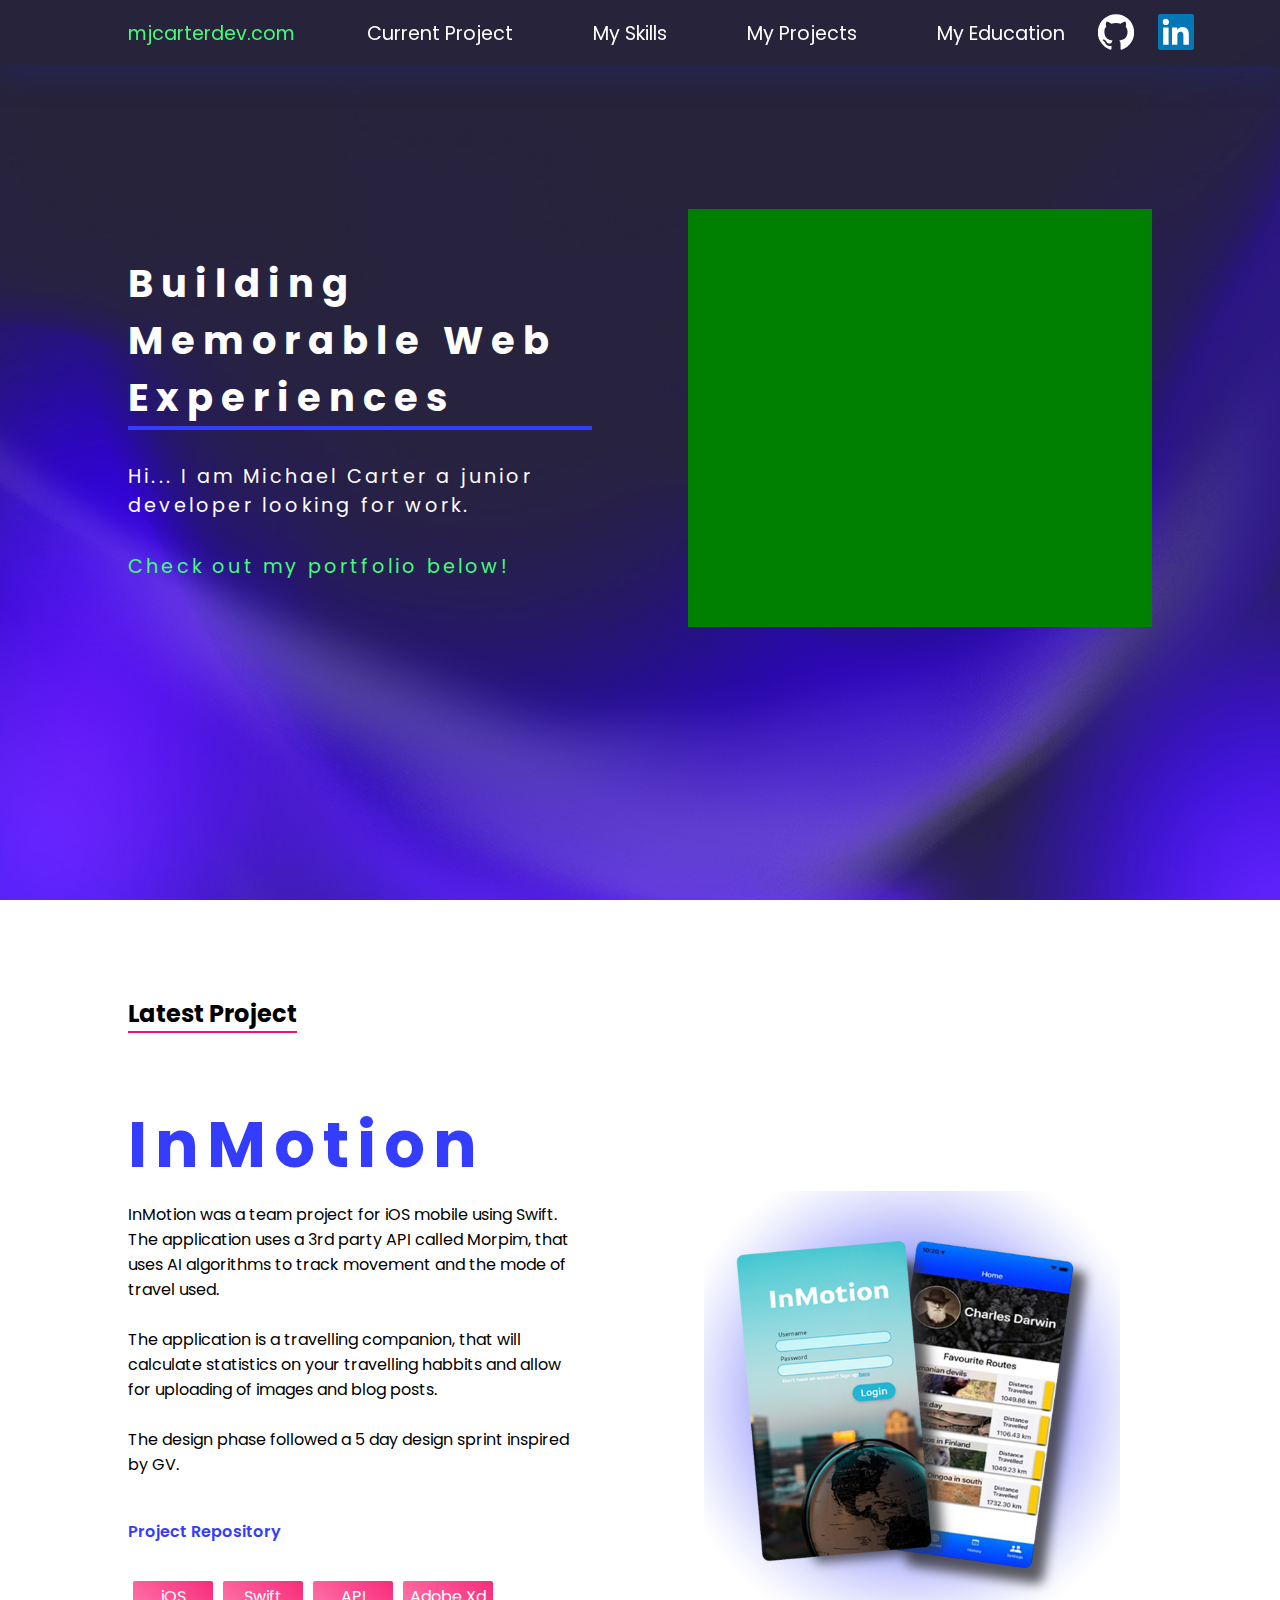
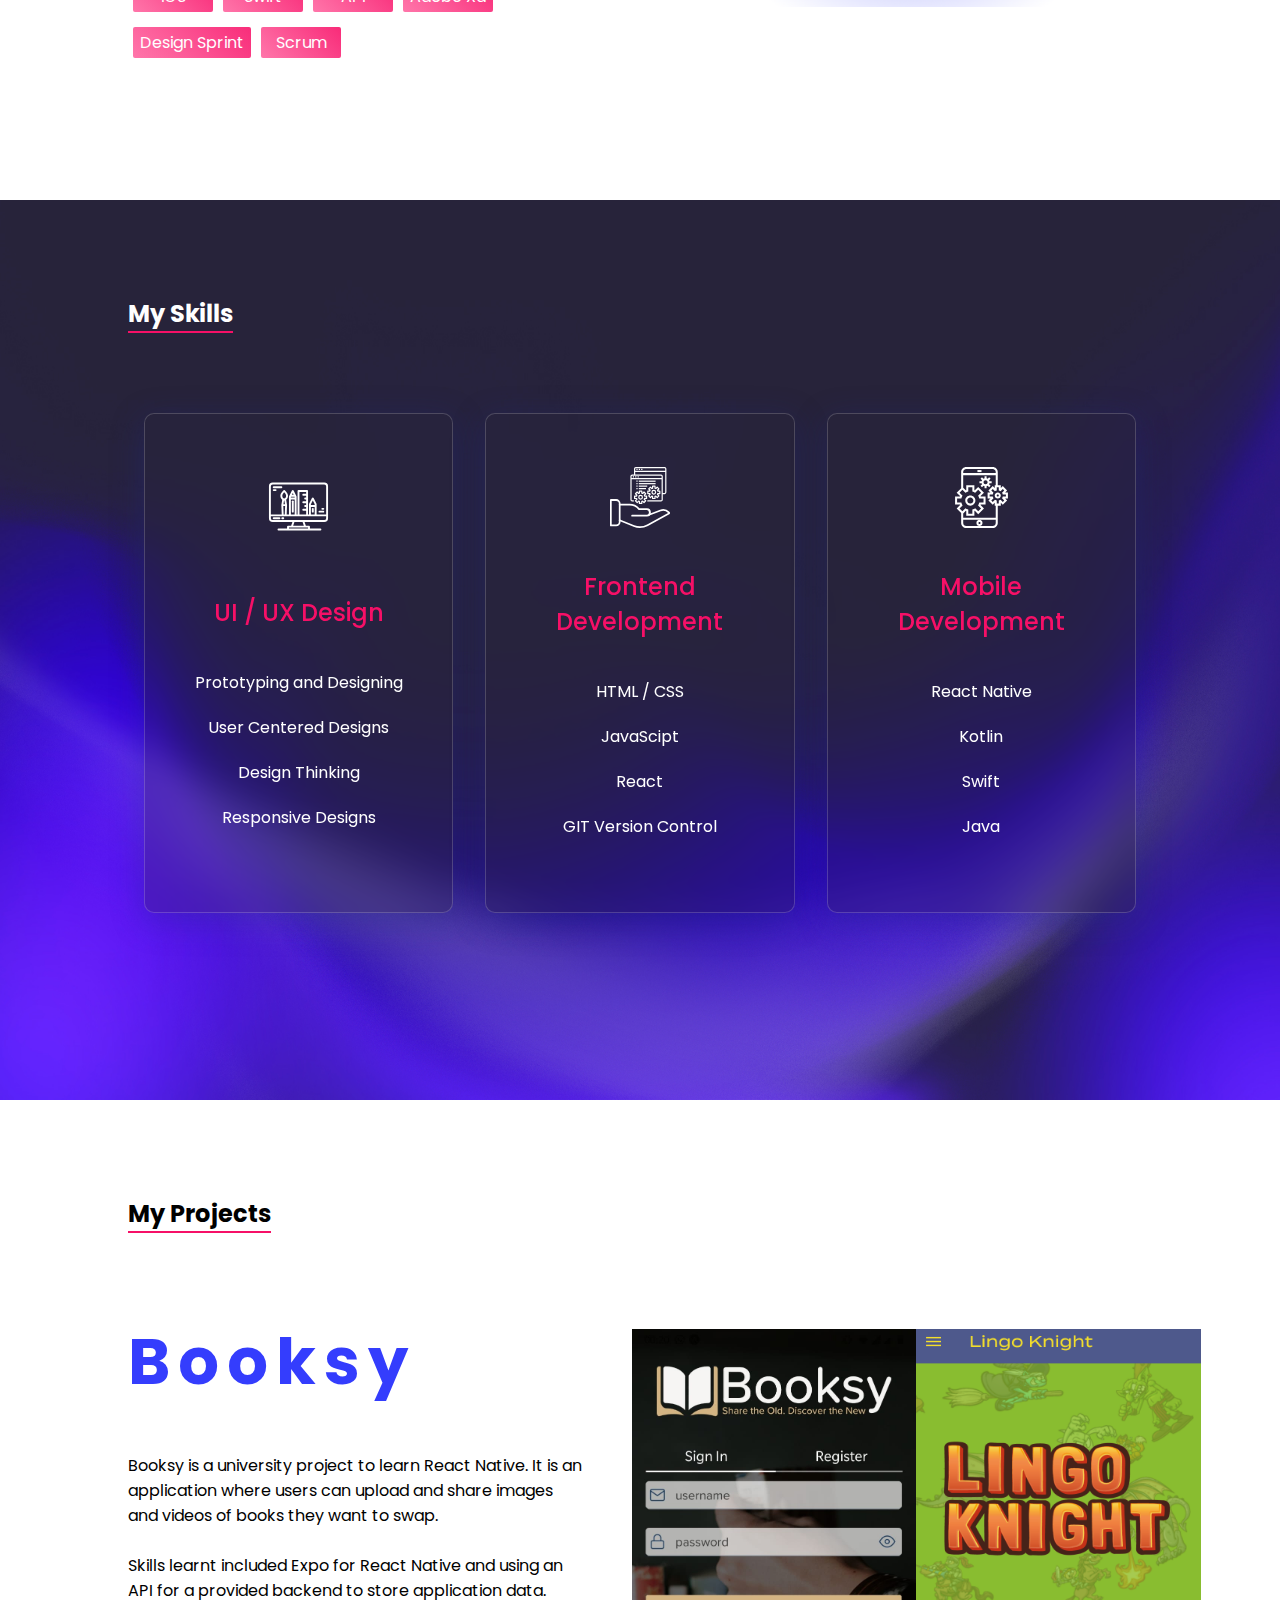
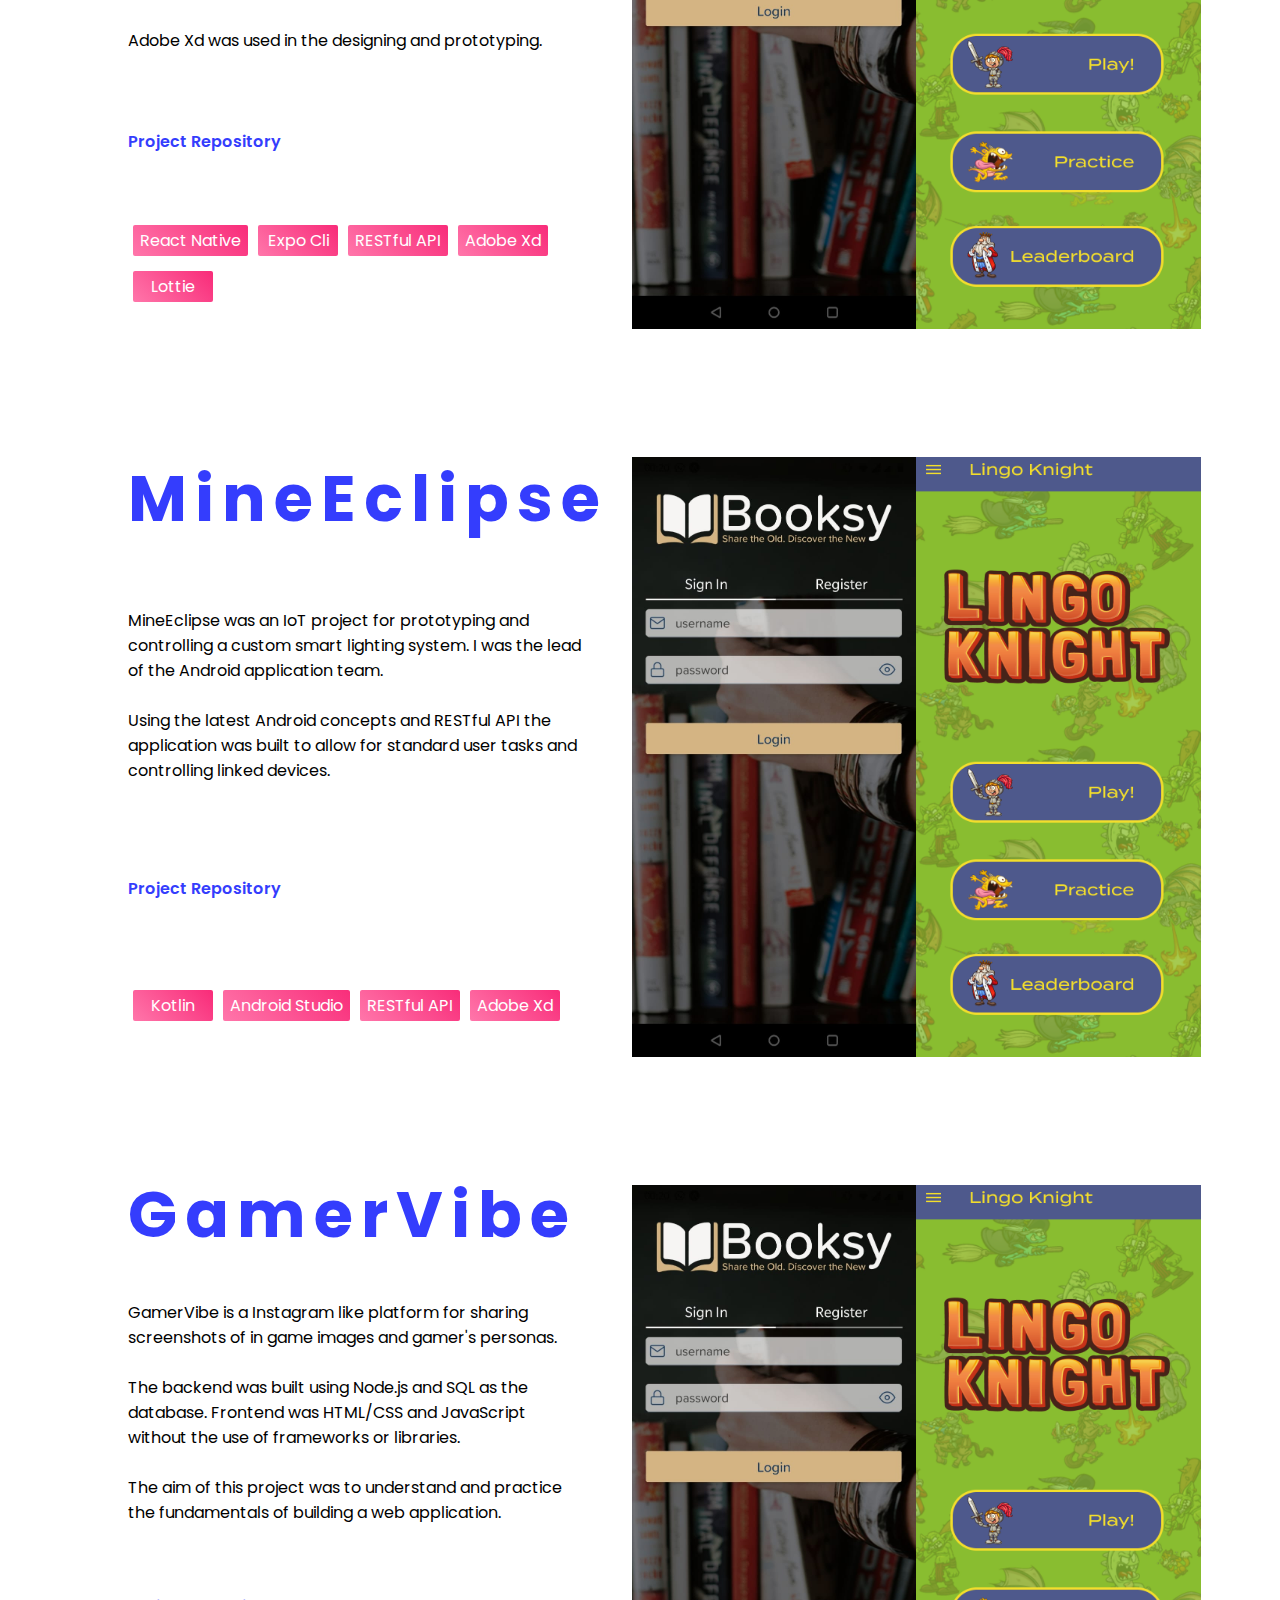
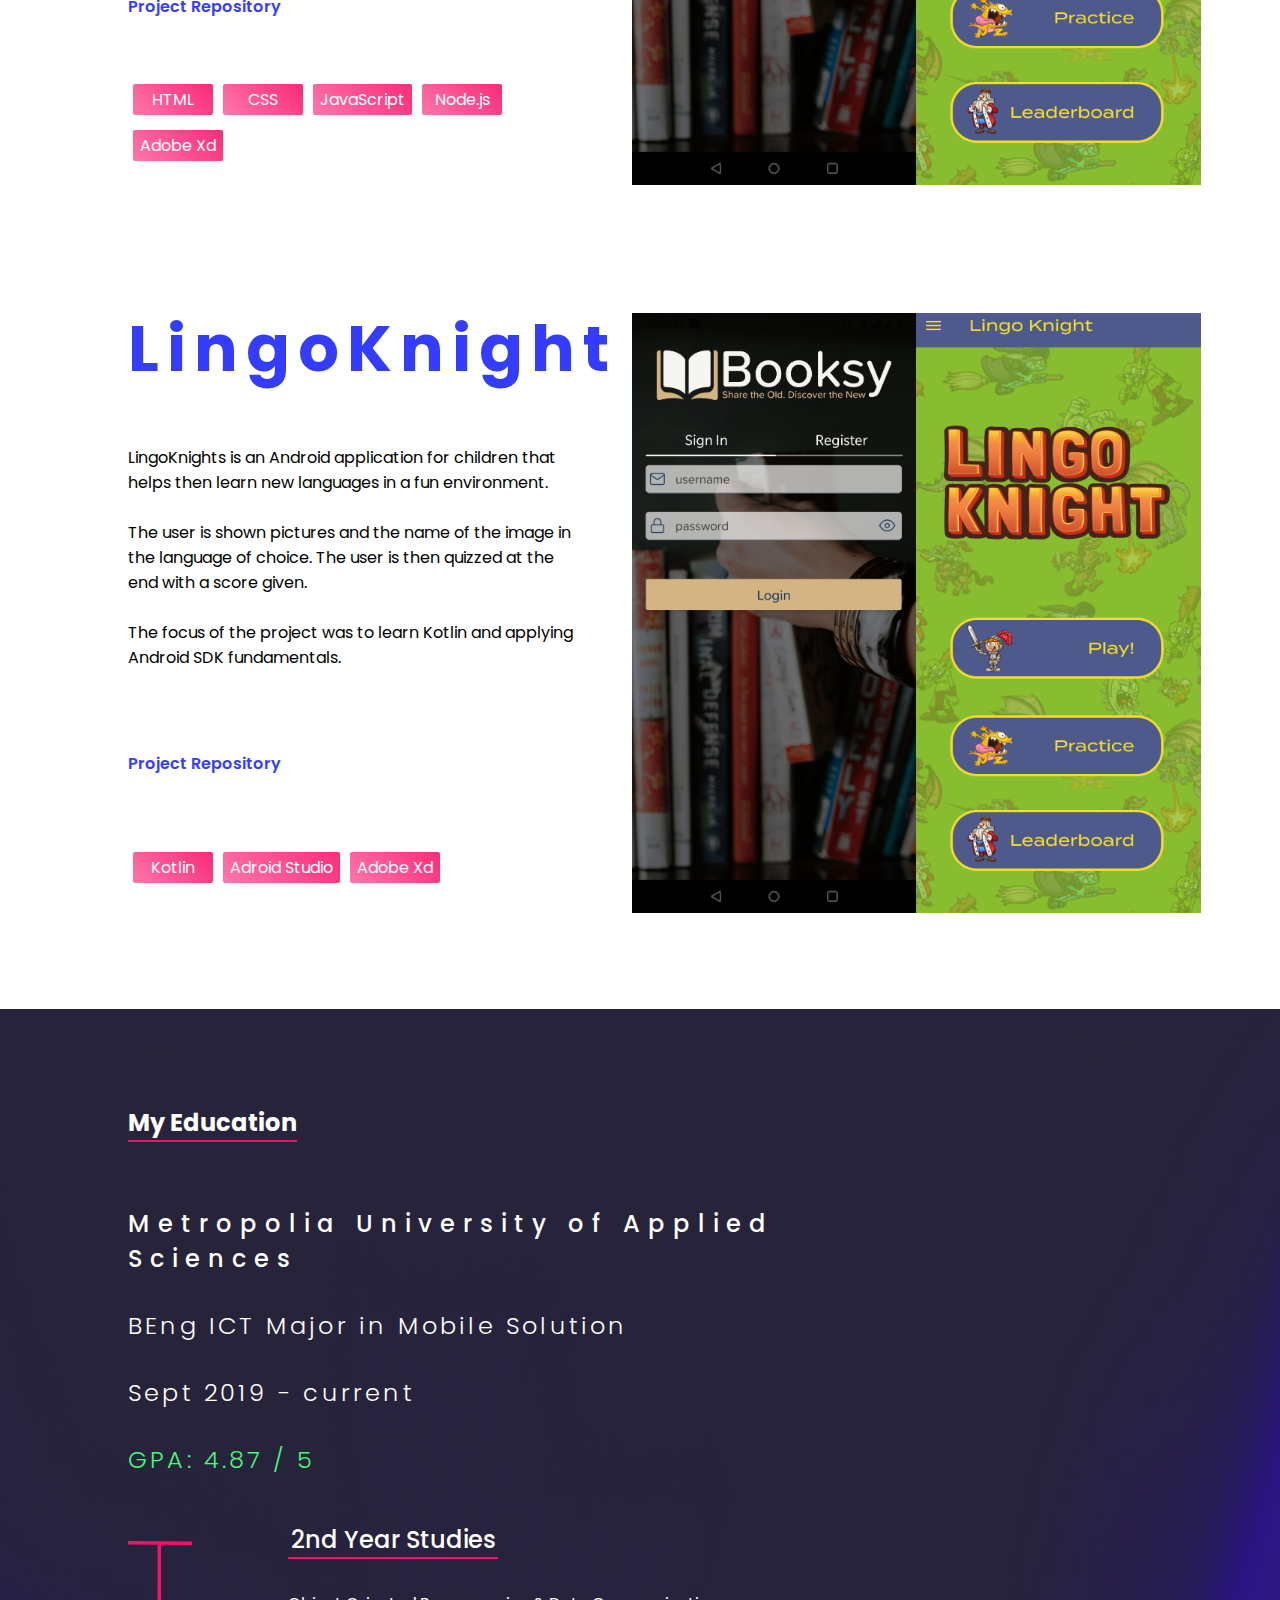
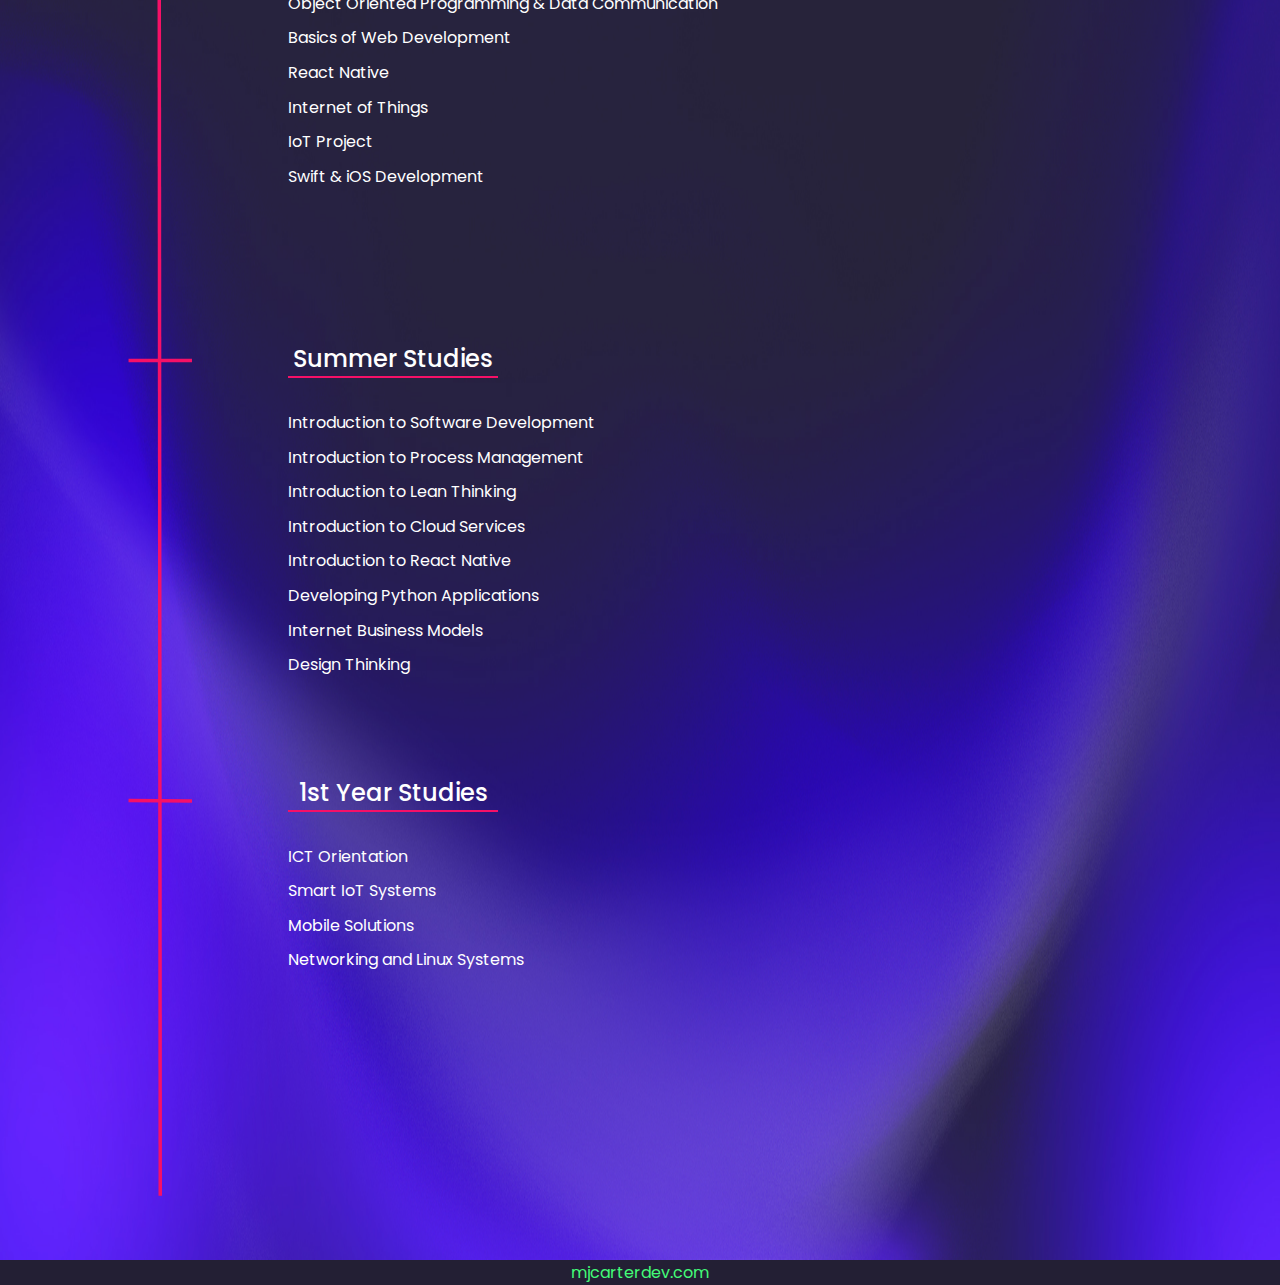
==== commit f61e4764: "removed outlines" ====
--- a/index.html
+++ b/index.html
@@ -71,10 +71,9 @@
       </nav>
 
       <div class="landing-left">
-        <div>
-          <h1 class="title">Building Memorable Web Experiences</h1>
-          <div class="underline"></div>
-        </div>
+        <h1 class="title">Building Memorable Web Experiences</h1>
+        <div class="underline"></div>
+
         <h4 class="name">
           Hi... I am Michael Carter a junior developer looking for work.
         </h4>
@@ -87,34 +86,35 @@
       <h2 class="section-header">Latest Project</h2>
       <div class="projects-grid">
         <div class="card">
-          <h1 class="project-title">Booksy</h1>
-          <p class="text">
-            Booksy is a university project to learn React Native. It is an
-            application where users can upload and share images and videos of
-            books they want to swap.<br /><br />
-            Skills learnt included Expo for React Native and using an API for a
-            provided backend to store application data.<br /><br />
-            Adobe Xd was used in the designing and prototyping.
-          </p>
-
-          <a class="project-link">Project Repository</a>
-          <ul class="project-tag-list">
-            <li>React Native</li>
-            <li>Expo Cli</li>
-            <li>RESTful API</li>
-            <li>Adobe Xd</li>
-            <li>Lottie</li>
-          </ul>
-        </div>
-        <div class="image-container">
-          <img class="img1" src="./assets/image/Booksy.jpeg" loading="lazy" />
-          <div class="shadow-layer"></div>
-          <img
-            class="img2"
-            src="./assets/image/LingoKnight.PNG"
-            loading="lazy"
-          />
-          <div class="shadow-layer2"></div>
+          <h1 class="project-title">InMotion</h1>
+          <p class="text">
+            InMotion was a team project for iOS mobile using Swift. The
+            application uses a 3rd party API called Morpim, that uses AI
+            algorithms to track movement and the mode of travel used.<br />
+            <br />
+            The application is a travelling companion, that will calculate
+            statistics on your travelling habbits and allow for uploading of
+            images and blog posts.
+            <br /><br />
+            The design phase followed a 5 day design sprint inspired by GV.
+          </p>
+
+          <a class="project-link">Project Repository</a>
+          <ul class="project-tag-list">
+            <li>iOS</li>
+            <li>Swift</li>
+            <li>API</li>
+            <li>Adobe Xd</li>
+            <li>Design Sprint</li>
+            <li>Scrum</li>
+          </ul>
+        </div>
+        <div class="image-container">
+          <img
+            class="img1"
+            src="./assets/image/InMotion/inMotion-1-large-background.png"
+            loading="lazy"
+          />
         </div>
       </div>
     </section>
@@ -173,7 +173,37 @@
     </section>
     <section class="past-project-container" id="my-projects">
       <h2 class="section-header">My Projects</h2>
+
       <div class="projects-grid">
+        <div class="card">
+          <h1 class="project-title">Booksy</h1>
+          <p class="text">
+            Booksy is a university project to learn React Native. It is an
+            application where users can upload and share images and videos of
+            books they want to swap.<br /><br />
+            Skills learnt included Expo for React Native and using an API for a
+            provided backend to store application data.<br /><br />
+            Adobe Xd was used in the designing and prototyping.
+          </p>
+
+          <a class="project-link">Project Repository</a>
+          <ul class="project-tag-list">
+            <li>React Native</li>
+            <li>Expo Cli</li>
+            <li>RESTful API</li>
+            <li>Adobe Xd</li>
+            <li>Lottie</li>
+          </ul>
+        </div>
+        <div class="image-container">
+          <img class="img1" src="./assets/image/Booksy.jpeg" loading="lazy" />
+          <div class="shadow-layer"></div>
+          <img
+            class="img2"
+            src="./assets/image/LingoKnight.PNG"
+            loading="lazy"
+          />
+        </div>
         <div class="card">
           <h1 class="project-title">MineEclipse</h1>
           <p class="text">
@@ -195,13 +225,12 @@
         </div>
         <div class="image-container">
           <img class="img1" src="./assets/image/Booksy.jpeg" loading="lazy" />
-          <div class="shadow-layer"></div>
+
           <img
             class="img2"
             src="./assets/image/LingoKnight.PNG"
             loading="lazy"
           />
-          <div class="shadow-layer2"></div>
         </div>
 
         <div class="card">
@@ -227,13 +256,12 @@
         </div>
         <div class="image-container">
           <img class="img1" src="./assets/image/Booksy.jpeg" loading="lazy" />
-          <div class="shadow-layer"></div>
+
           <img
             class="img2"
             src="./assets/image/LingoKnight.PNG"
             loading="lazy"
           />
-          <div class="shadow-layer2"></div>
         </div>
 
         <div class="card">
@@ -259,13 +287,12 @@
         </div>
         <div class="image-container">
           <img class="img1" src="./assets/image/Booksy.jpeg" loading="lazy" />
-          <div class="shadow-layer"></div>
+
           <img
             class="img2"
             src="./assets/image/LingoKnight.PNG"
             loading="lazy"
           />
-          <div class="shadow-layer2"></div>
         </div>
       </div>
     </section>
@@ -303,11 +330,11 @@
                     y2="361.5"
                   />
                   <line
-                    class="cls-1"
+                    class="cls-1 cls-2"
                     x1="0.46"
-                    y1="810.5"
+                    y1="910.5"
                     x2="55.12"
-                    y2="810.94"
+                    y2="910.94"
                   />
                 </g>
               </g>
--- a/css/main.css
+++ b/css/main.css
@@ -97,7 +97,7 @@
 
 @media (min-width: 1800px) {
   .nav-bar .logo {
-    margin-left: 10rem;
+    margin-left: 20rem;
   }
 }
 
@@ -146,12 +146,18 @@
   height: 28px;
 }
 
-@media (min-width: 992px) {
+@media (min-width: 768px) {
   .nav-bar .social-media a img {
     transform: scale(1.3);
   }
 }
 
+@media (min-width: 1800px) {
+  .nav-bar .social-media a img {
+    margin-left: 4rem;
+  }
+}
+
 .nav-bar .social-media .gitIcon {
   fill: #ffffff;
 }
@@ -176,7 +182,7 @@
 
 @media (min-width: 1800px) {
   .nav-bar .social-media {
-    margin-right: 10rem;
+    margin-right: 20rem;
   }
 }
 
@@ -304,8 +310,18 @@
   display: flex;
   flex-direction: column;
   width: fit-content;
+  max-width: 700px;
   height: fit-content;
   margin: 2rem;
+  overflow: hidden;
+}
+
+.landing-container .landing-left .title {
+  font-size: 2rem;
+}
+
+.landing-container .landing-left .name {
+  font-size: 1rem;
 }
 
 .landing-container .landing-left .toggle-scroll {
@@ -316,24 +332,74 @@
   .landing-container .landing-left {
     margin: 0rem 6rem;
   }
+  .landing-container .landing-left .title {
+    font-size: 2.2rem;
+  }
+  .landing-container .landing-left .name {
+    font-size: 1.1rem;
+  }
 }
 
 @media (min-width: 992px) {
   .landing-container .landing-left {
-    margin: 0rem 6rem;
+    width: 50%;
+    margin-left: 6rem;
+  }
+}
+
+@media (min-width: 1200px) {
+  .landing-container .landing-left {
+    margin-left: 8rem;
+  }
+  .landing-container .landing-left .title {
+    font-size: 2.4rem;
+  }
+  .landing-container .landing-left .name {
     font-size: 1.2rem;
   }
 }
 
-@media (min-width: 1200px) {
+@media (min-width: 1800px) {
   .landing-container .landing-left {
-    margin: 0rem 8rem;
-  }
-}
-
-@media (min-width: 1800px) {
-  .landing-container .landing-left {
-    margin: 0rem 10rem;
+    margin-left: 20rem;
+  }
+  .landing-container .landing-left .title {
+    font-size: 3.5rem;
+  }
+}
+
+.landing-container .landing-right {
+  display: none;
+  width: 50%;
+  max-width: 500px;
+  background-color: green;
+}
+
+@media (min-width: 992px) {
+  .landing-container .landing-right {
+    display: flex;
+    height: 50%;
+    margin-right: 6rem;
+  }
+}
+
+@media (min-width: 1200px) {
+  .landing-container .landing-right {
+    margin-right: 8rem;
+  }
+}
+
+@media (min-width: 1800px) {
+  .landing-container .landing-right {
+    margin-right: 20rem;
+  }
+}
+
+@media (min-width: 992px) {
+  .landing-container {
+    flex-direction: row;
+    justify-content: space-between;
+    align-items: center;
   }
 }
 
@@ -447,7 +513,7 @@
 
 @media (min-width: 1800px) {
   .section-header {
-    margin-left: 10rem;
+    margin-left: 20rem;
   }
 }
 
@@ -487,8 +553,9 @@
 }
 
 .card .text {
-  width: 45ch;
+  width: 100%;
   padding-left: 2rem;
+  padding-right: 2rem;
 }
 
 @media (min-width: 576px) {
@@ -502,12 +569,10 @@
   width: 100%;
   max-width: 450px;
   max-height: 500px;
-  align-self: center;
   justify-content: space-around;
   align-items: center;
-  margin-left: 1rem;
-  margin-right: 1rem;
   margin-bottom: 2rem;
+  padding: 2rem;
   background: rgba(39, 35, 58, 0.25);
   box-shadow: 0 8px 32px 0 rgba(31, 38, 135, 0.37);
   backdrop-filter: blur(10px);
@@ -540,9 +605,9 @@
   font-weight: 500;
 }
 
-@media (min-width: 992px) {
-  .skill-card:last-child {
-    margin-right: 0rem;
+@media (min-width: 1200px) {
+  .skill-card {
+    margin: 1rem;
   }
 }
 
@@ -575,6 +640,7 @@
 
 .past-project-container .section-header {
   justify-self: flex-start;
+  padding-top: 2rem;
 }
 
 .past-project-container .projects-grid {
@@ -600,6 +666,7 @@
 @media (min-width: 992px) {
   .past-project-container {
     font-size: 1.2rem;
+    justify-content: flex-start;
   }
   .past-project-container .projects-grid {
     grid-template-columns: 1fr 1fr;
@@ -617,47 +684,29 @@
 
 @media (min-width: 1800px) {
   .past-project-container {
-    margin-left: 10rem;
-    margin-right: 10rem;
+    margin-left: 20rem;
+    margin-right: 20rem;
   }
 }
 
 .image-container {
   display: flex;
   position: relative;
-  width: 90%;
+  width: fit-content;
   max-width: 500px;
-  min-height: 500px;
-  margin: 2rem 0rem;
+  margin: 2rem 2rem;
   padding: 2rem;
   justify-content: center;
   align-items: center;
-  background-color: #d3d5ff94;
-  box-shadow: 0 8px 32px 0 rgba(31, 38, 135, 0.37);
-  backdrop-filter: blur(2.5px);
-  -webkit-backdrop-filter: blur(8.5px);
-  border-radius: 10px;
   justify-self: center;
 }
 
 .image-container img {
-  width: 45%;
+  width: 100%;
   height: auto;
   max-height: 600px;
   object-fit: fill;
   max-width: 500px;
-  border-radius: 10px;
-  overflow: hidden;
-}
-
-.image-container .img1 {
-  transform: rotate(-5deg);
-  z-index: 2;
-}
-
-.image-container .img2 {
-  transform: rotate(8deg);
-  z-index: 0;
 }
 
 @media (min-width: 992px) {
@@ -716,51 +765,55 @@
   color: white;
   justify-self: start;
   align-self: flex-start;
-}
-
-.my-skills-container .card {
-  justify-items: center;
+  padding-top: 2rem;
 }
 
 @media (min-width: 1200px) {
   .my-skills-container {
-    margin-left: 1rem;
-    margin-right: 1rem;
+    padding-left: 8rem;
+    padding-right: 8rem;
+    justify-content: flex-start;
+  }
+  .my-skills-container .section-header {
+    margin-left: 0rem;
+    padding-right: 0rem;
+  }
+}
+
+@media (min-width: 1800px) {
+  .my-skills-container {
+    padding-left: 20rem;
+    padding-right: 20rem;
+  }
+  .my-skills-container .section-header {
+    margin-left: 0rem;
+    padding-right: 0rem;
   }
 }
 
 .card-holder {
-  display: flex;
   width: 90%;
+  display: flex;
   flex-direction: column;
   justify-content: space-around;
+  align-items: center;
+  margin-left: 2rem;
+  margin-right: 2rem;
 }
 
 @media (min-width: 992px) {
   .card-holder {
-    margin-left: 6rem;
-    margin-right: 6rem;
+    width: 100%;
     font-size: 1.2rem;
+    margin-left: 0rem;
+    margin-right: 0rem;
   }
 }
 
 @media (min-width: 1200px) {
   .card-holder {
+    justify-content: space-between;
     flex-direction: row;
-    margin-left: 11rem;
-    margin-right: 11rem;
-    justify-content: space-between;
-  }
-  .card-holder .card {
-    margin-left: 2rem;
-    margin-right: 2rem;
-  }
-}
-
-@media (min-width: 1800px) {
-  .card-holder {
-    margin-left: 10rem;
-    margin-right: 10rem;
   }
 }
 
@@ -777,131 +830,86 @@
   justify-self: flex-start;
   color: white;
   width: fit-content;
+  padding-top: 2rem;
+}
+
+.education-container .education-title-text {
+  display: flex;
+  flex-direction: column;
+  justify-content: flex-start;
+  align-items: flex-start;
+  margin-left: 2rem;
+  margin-right: 2rem;
+}
+
+@media (min-width: 576px) {
+  .education-container .education-title-text {
+    margin-left: 6rem;
+  }
+}
+
+@media (min-width: 1200px) {
+  .education-container .education-title-text {
+    margin-left: 8rem;
+  }
+}
+
+@media (min-width: 1800px) {
+  .education-container .education-title-text {
+    font-size: 3rem;
+    margin-left: 20rem;
+  }
 }
 
 .education-container h1 {
-  margin-left: 2rem;
-  font-size: 2rem;
+  font-size: 1.5rem;
   font-weight: 500;
-}
-
-@media (min-width: 576px) {
-  .education-container h1 {
-    margin-left: 6rem;
-  }
-}
-
-@media (min-width: 1200px) {
-  .education-container h1 {
-    margin-left: 8rem;
-  }
 }
 
 @media (min-width: 1800px) {
   .education-container h1 {
     font-size: 3rem;
-    margin-left: 10rem;
   }
 }
 
 .education-container h4 {
-  margin-left: 2rem;
   color: white;
   font-weight: 300;
 }
 
-@media (min-width: 576px) {
-  .education-container h4 {
-    margin-left: 6rem;
-  }
-}
-
 @media (min-width: 992px) {
   .education-container h4 {
     font-size: 1.5rem;
   }
 }
 
-@media (min-width: 1200px) {
-  .education-container h4 {
-    margin-left: 8rem;
-  }
-}
-
-@media (min-width: 1800px) {
-  .education-container h4 {
-    margin-left: 10rem;
-  }
-}
-
 .education-container h5 {
-  margin-left: 2rem;
   font-weight: 300;
   margin-bottom: 4rem;
 }
 
-@media (min-width: 576px) {
-  .education-container h5 {
-    margin-left: 6rem;
-  }
-}
-
 @media (min-width: 992px) {
   .education-container h5 {
     font-size: 1.5rem;
   }
 }
 
-@media (min-width: 1200px) {
-  .education-container h5 {
-    margin-left: 8rem;
-  }
-}
-
-@media (min-width: 1800px) {
-  .education-container h5 {
-    margin-left: 10rem;
-  }
-}
-
 .line-container {
   display: flex;
   align-self: start;
-  margin-left: 2rem;
   width: 3rem;
-  height: 70%;
+  height: 100%;
 }
 
 @media (min-width: 576px) {
   .line-container {
-    margin-left: 6rem;
     width: 4rem;
-  }
-}
-
-@media (min-width: 992px) {
-  .line-container {
-    font-size: 1.5rem;
-    width: 5rem;
-  }
-}
-
-@media (min-width: 1200px) {
-  .line-container {
-    margin-left: 8rem;
-  }
-}
-
-@media (min-width: 1800px) {
-  .line-container {
-    margin-left: 10rem;
   }
 }
 
 .education-line {
   width: 100%;
-  max-width: 100px;
-  max-height: 1200px;
+  max-width: 150px;
 }
 
 .education-line .cls-1 {
@@ -913,13 +921,41 @@
 
 .education-timeline {
   display: flex;
+  margin-left: 2rem;
   position: relative;
+}
+
+@media (min-width: 576px) {
+  .education-timeline {
+    margin-left: 6rem;
+    width: 4rem;
+  }
+}
+
+@media (min-width: 992px) {
+  .education-timeline {
+    font-size: 1.5rem;
+    width: 5rem;
+  }
+}
+
+@media (min-width: 1200px) {
+  .education-timeline {
+    margin-left: 8rem;
+  }
+}
+
+@media (min-width: 1800px) {
+  .education-timeline {
+    margin-left: 20rem;
+  }
 }
 
 .education-card {
   display: flex;
   flex-direction: column;
   color: white;
+  overflow-x: hidden;
 }
 
 .education-card h2 {
@@ -927,21 +963,20 @@
   max-width: 14ch;
   font-size: 1.5rem;
   font-weight: 500;
-  padding-right: 0rem;
   margin-bottom: 2rem;
   text-align: center;
   border-bottom: solid 2px #f61067;
 }
 
 .education-card ul > li {
-  font-size: 1rem;
-  width: 35ch;
+  font-size: 0.8rem;
+  min-width: 220px;
   margin-bottom: 0.6rem;
 }
 
 @media (min-width: 576px) {
   .education-card ul > li {
-    font-size: 1.1rem;
+    font-size: 1rem;
     width: 35ch;
   }
 }
@@ -981,7 +1016,7 @@
 
 @media (min-width: 1800px) {
   .education-card {
-    margin-left: 10rem;
+    margin-left: 20rem;
   }
 }
 
@@ -989,11 +1024,25 @@
   position: absolute;
   top: -1.5rem;
   left: 6rem;
+  width: fit-content;
 }
 
 @media (min-width: 576px) {
   .second-year {
     top: -2rem;
+    left: 2rem;
+  }
+}
+
+@media (min-width: 992px) {
+  .second-year {
+    top: -1.2rem;
+  }
+}
+
+@media (min-width: 1800px) {
+  .second-year {
+    left: -12rem;
   }
 }
 
@@ -1001,23 +1050,55 @@
   position: absolute;
   top: 18rem;
   left: 6rem;
+  width: fit-content;
 }
 
 @media (min-width: 576px) {
   .summer-studies {
-    top: 23rem;
+    top: 25rem;
+    left: 2rem;
+  }
+}
+
+@media (min-width: 992px) {
+  .summer-studies {
+    top: 25rem;
+  }
+}
+
+@media (min-width: 1800px) {
+  .summer-studies {
+    left: -12rem;
   }
 }
 
 .first-year {
   position: absolute;
-  top: 42.5rem;
+  top: 43rem;
   left: 6rem;
+  width: fit-content;
 }
 
 @media (min-width: 576px) {
   .first-year {
-    top: 54.1rem;
+    top: 52.1rem;
+    left: 2rem;
+  }
+}
+
+@media (min-width: 1800px) {
+  .first-year {
+    left: -12rem;
+  }
+}
+
+.cls-2 {
+  transform: translateY(-90px);
+}
+
+@media (min-width: 576px) {
+  .cls-2 {
+    transform: translateY(-170px);
   }
 }
 
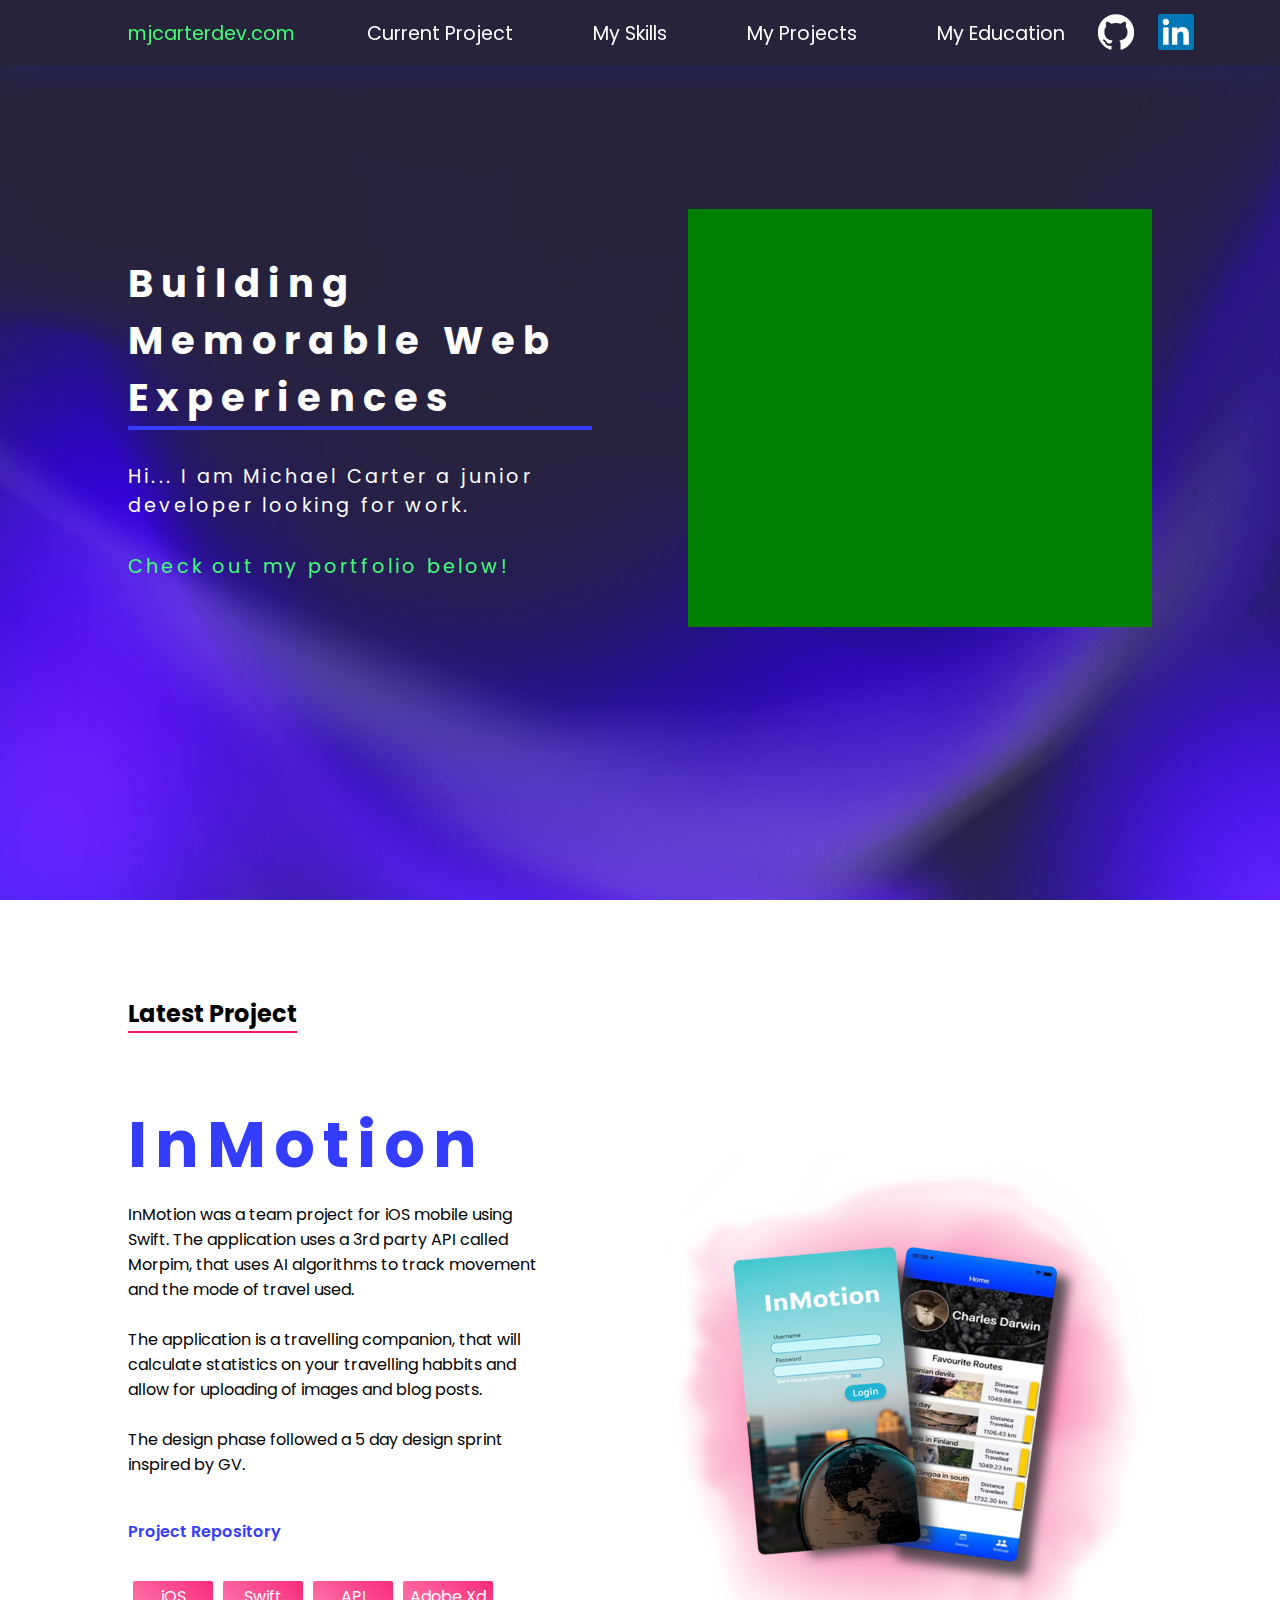
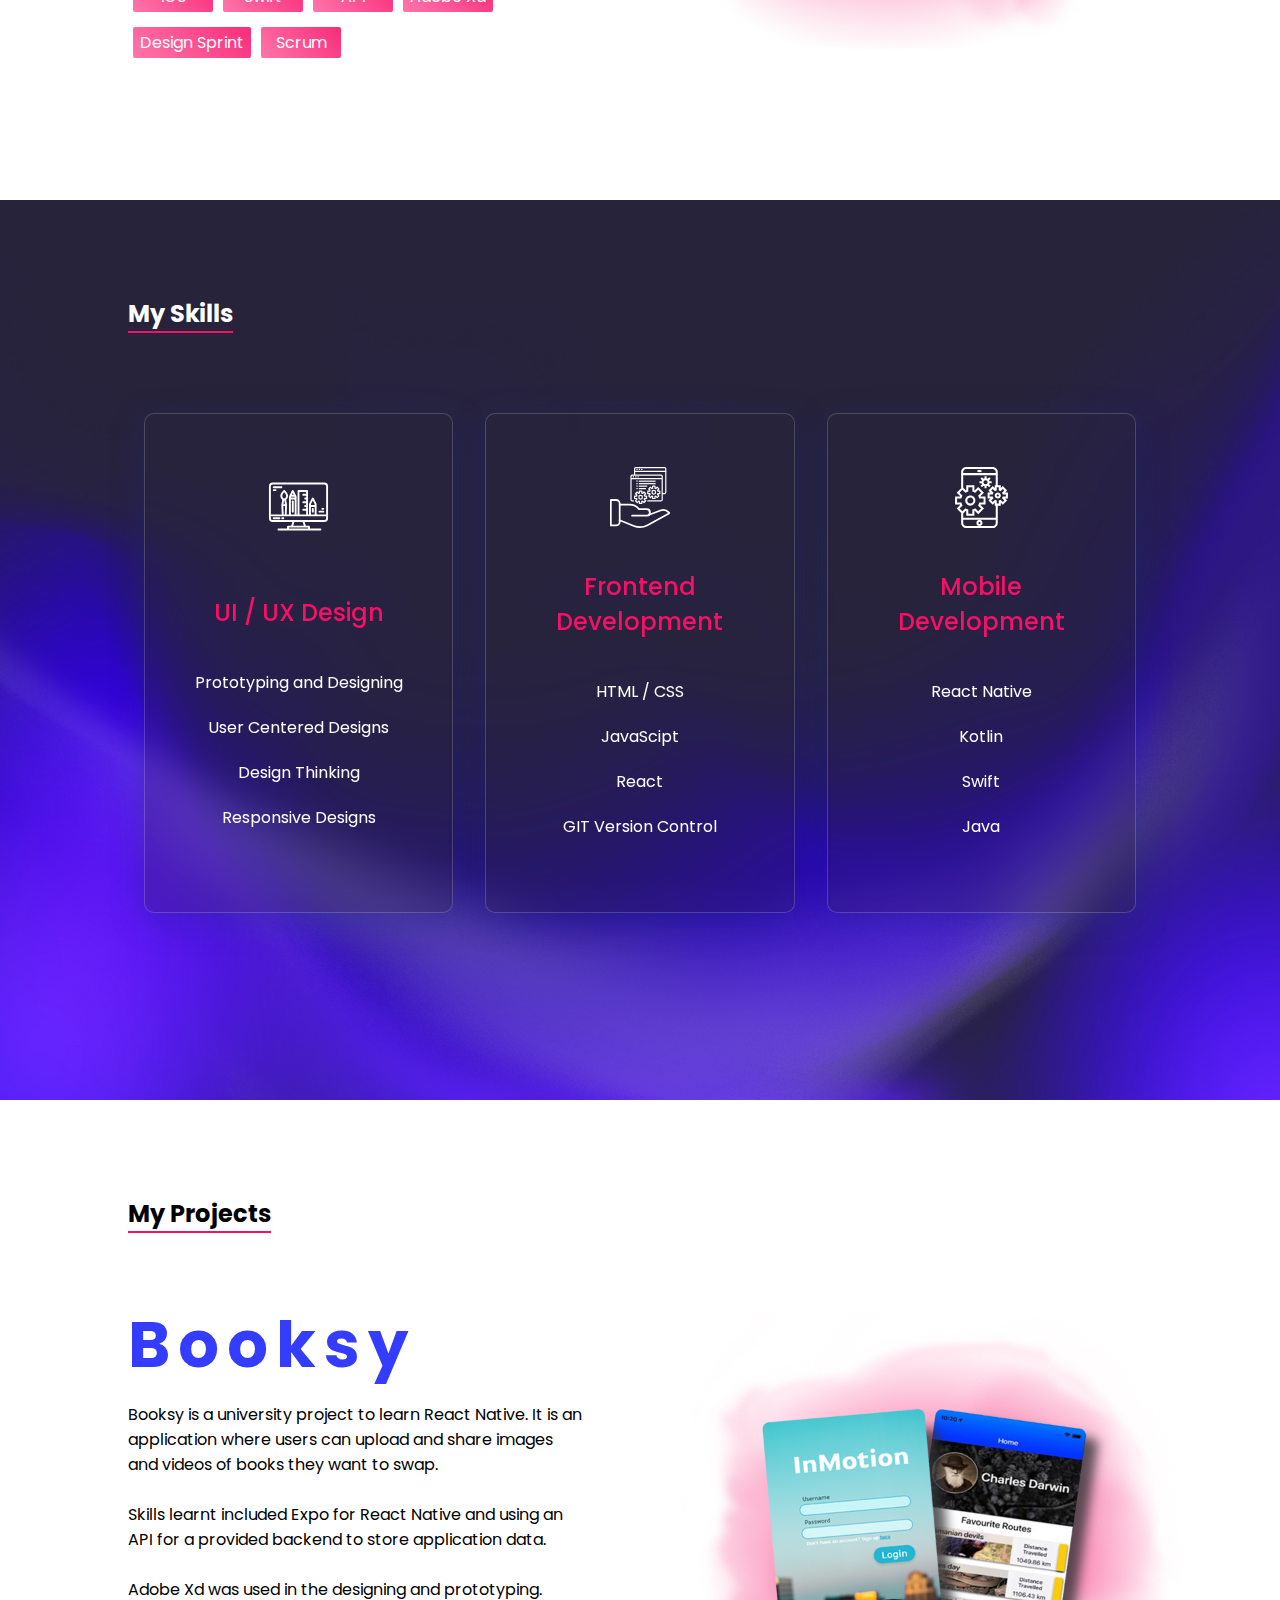
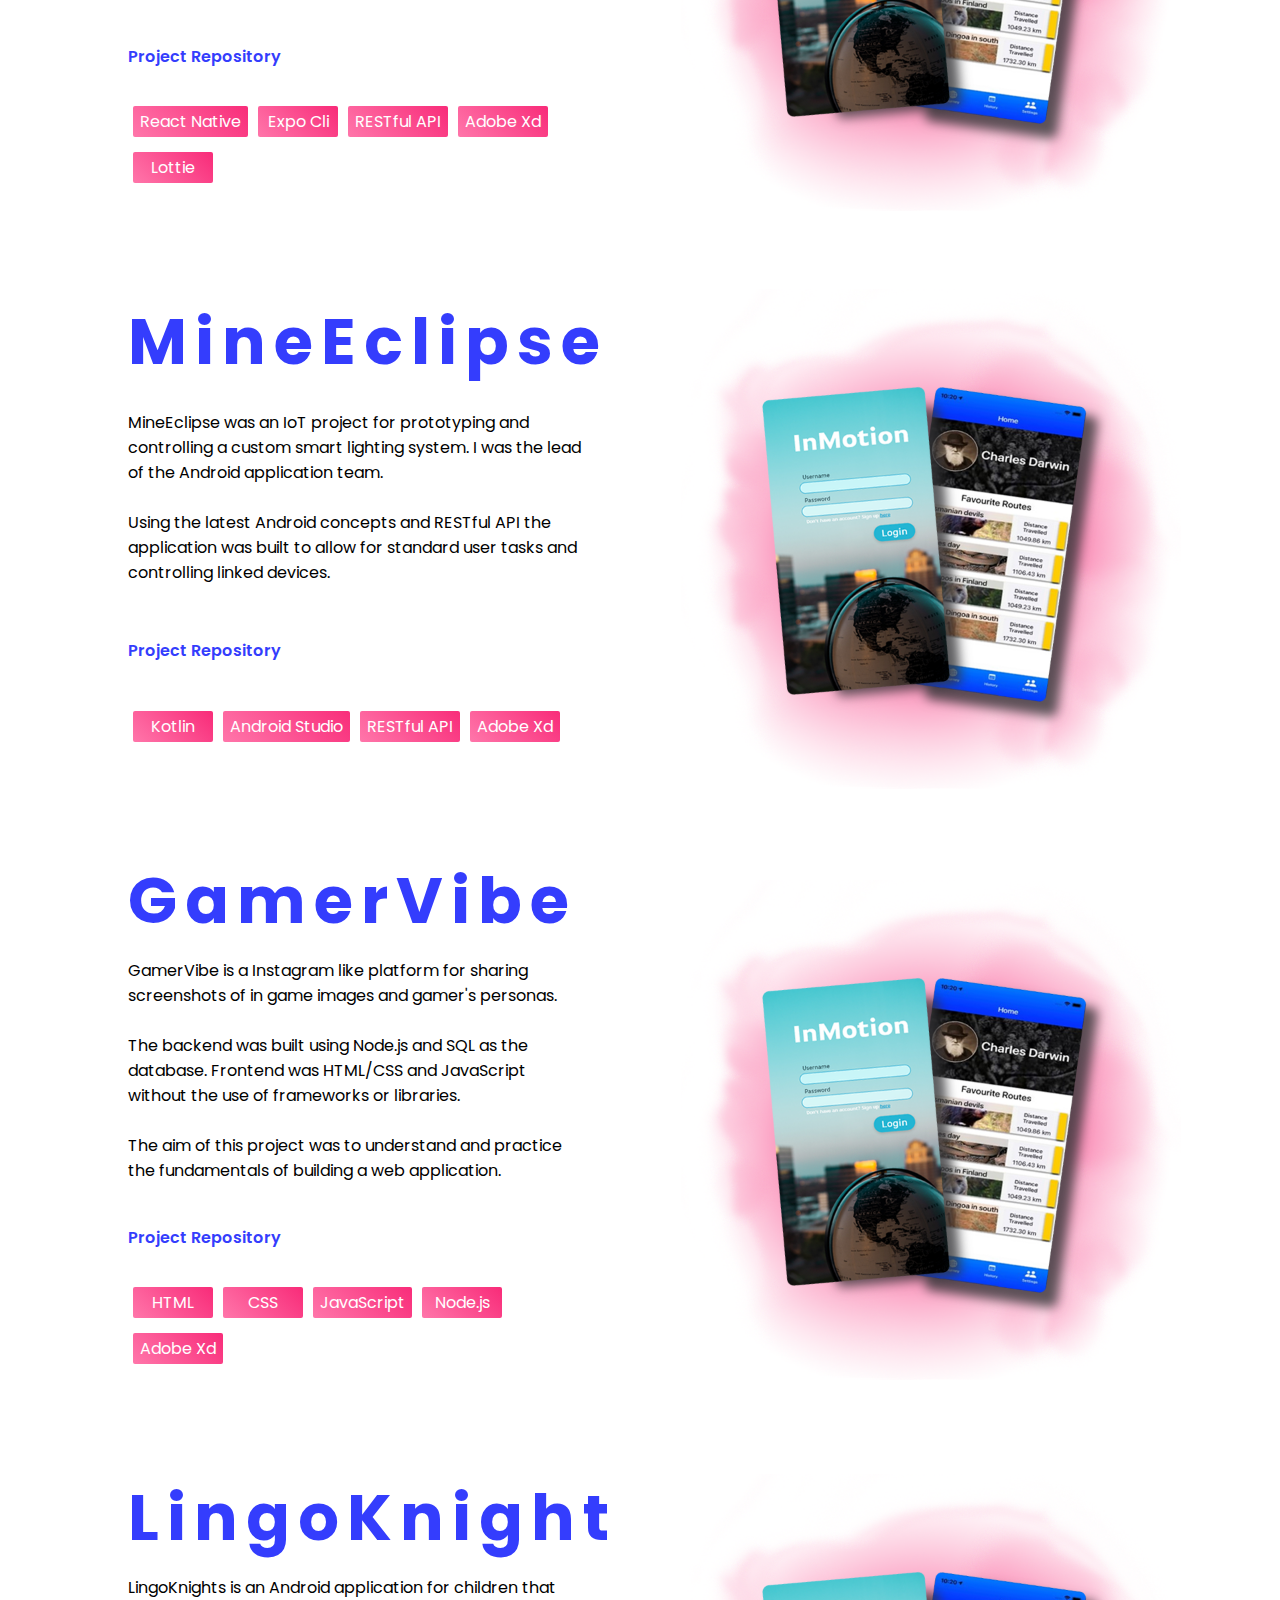
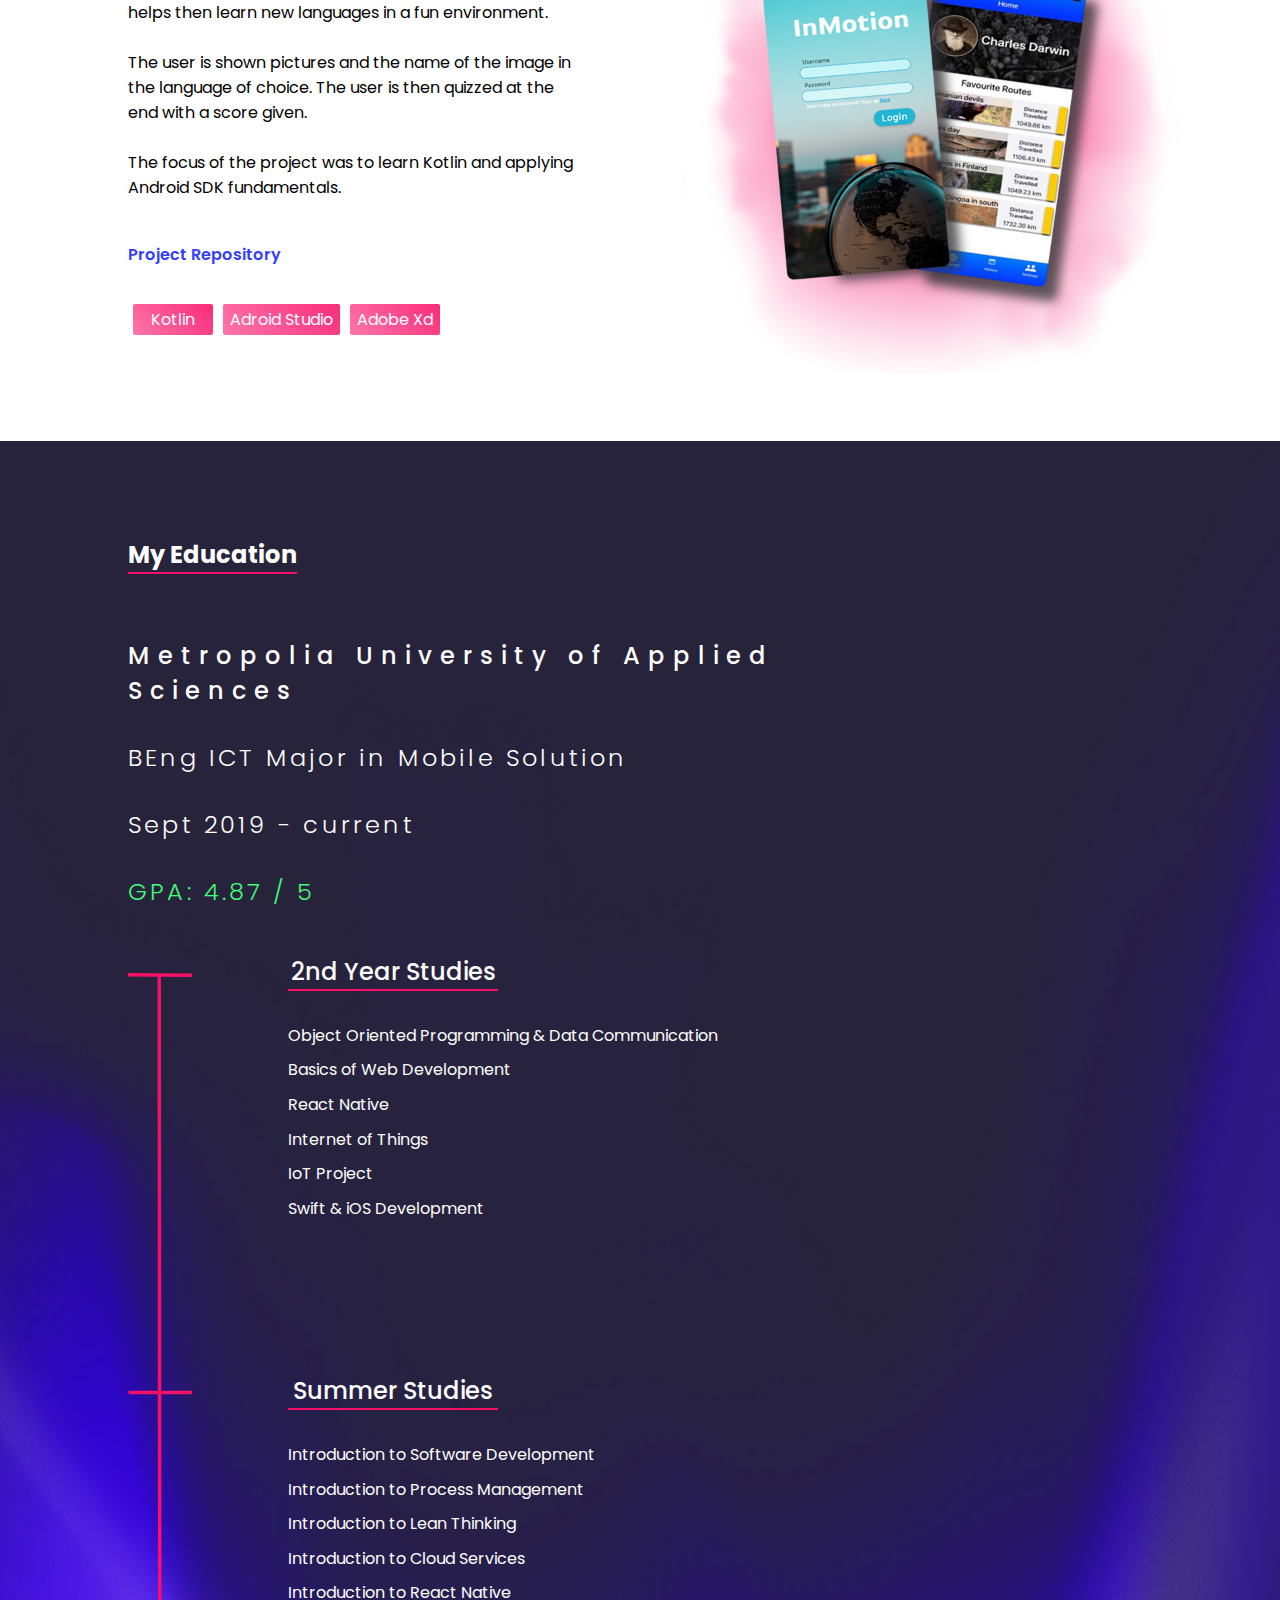
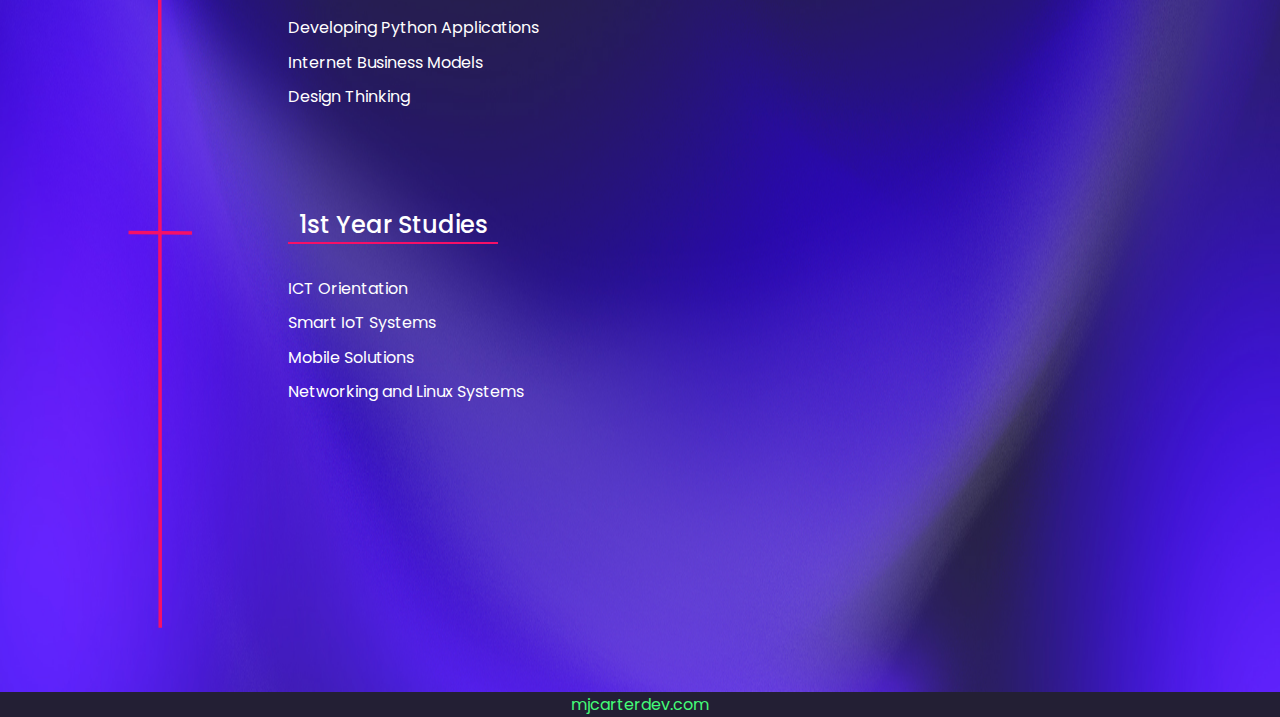
==== commit 489ebe9c: "added inMotion image" ====
--- a/index.html
+++ b/index.html
@@ -196,11 +196,9 @@
           </ul>
         </div>
         <div class="image-container">
-          <img class="img1" src="./assets/image/Booksy.jpeg" loading="lazy" />
-          <div class="shadow-layer"></div>
-          <img
-            class="img2"
-            src="./assets/image/LingoKnight.PNG"
+          <img
+            class="img1"
+            src="./assets/image/InMotion/inMotion-1-large-background.png"
             loading="lazy"
           />
         </div>
@@ -224,11 +222,9 @@
           </ul>
         </div>
         <div class="image-container">
-          <img class="img1" src="./assets/image/Booksy.jpeg" loading="lazy" />
-
-          <img
-            class="img2"
-            src="./assets/image/LingoKnight.PNG"
+          <img
+            class="img1"
+            src="./assets/image/InMotion/inMotion-1-large-background.png"
             loading="lazy"
           />
         </div>
@@ -255,11 +251,9 @@
           </ul>
         </div>
         <div class="image-container">
-          <img class="img1" src="./assets/image/Booksy.jpeg" loading="lazy" />
-
-          <img
-            class="img2"
-            src="./assets/image/LingoKnight.PNG"
+          <img
+            class="img1"
+            src="./assets/image/InMotion/inMotion-1-large-background.png"
             loading="lazy"
           />
         </div>
@@ -286,15 +280,12 @@
           </ul>
         </div>
         <div class="image-container">
-          <img class="img1" src="./assets/image/Booksy.jpeg" loading="lazy" />
-
-          <img
-            class="img2"
-            src="./assets/image/LingoKnight.PNG"
-            loading="lazy"
-          />
-        </div>
-      </div>
+          <img
+            class="img1"
+            src="./assets/image/InMotion/inMotion-1-large-background.png"
+            loading="lazy"
+          />
+        </div>
     </section>
     <section class="education-container background-image" id="my-education">
       <h2 class="section-header">My Education</h2>
--- a/css/main.css
+++ b/css/main.css
@@ -695,7 +695,6 @@
   width: fit-content;
   max-width: 500px;
   margin: 2rem 2rem;
-  padding: 2rem;
   justify-content: center;
   align-items: center;
   justify-self: center;
@@ -704,15 +703,26 @@
 .image-container img {
   width: 100%;
   height: auto;
-  max-height: 600px;
   object-fit: fill;
-  max-width: 500px;
+}
+
+@media (min-width: 576px) {
+  .image-container {
+    min-width: 500px;
+  }
 }
 
 @media (min-width: 992px) {
   .image-container {
     margin: 0rem 0rem;
     justify-self: flex-end;
+    max-width: 800px;
+  }
+}
+
+@media (min-width: 1800px) {
+  .image-container {
+    min-width: 800px;
   }
 }
 
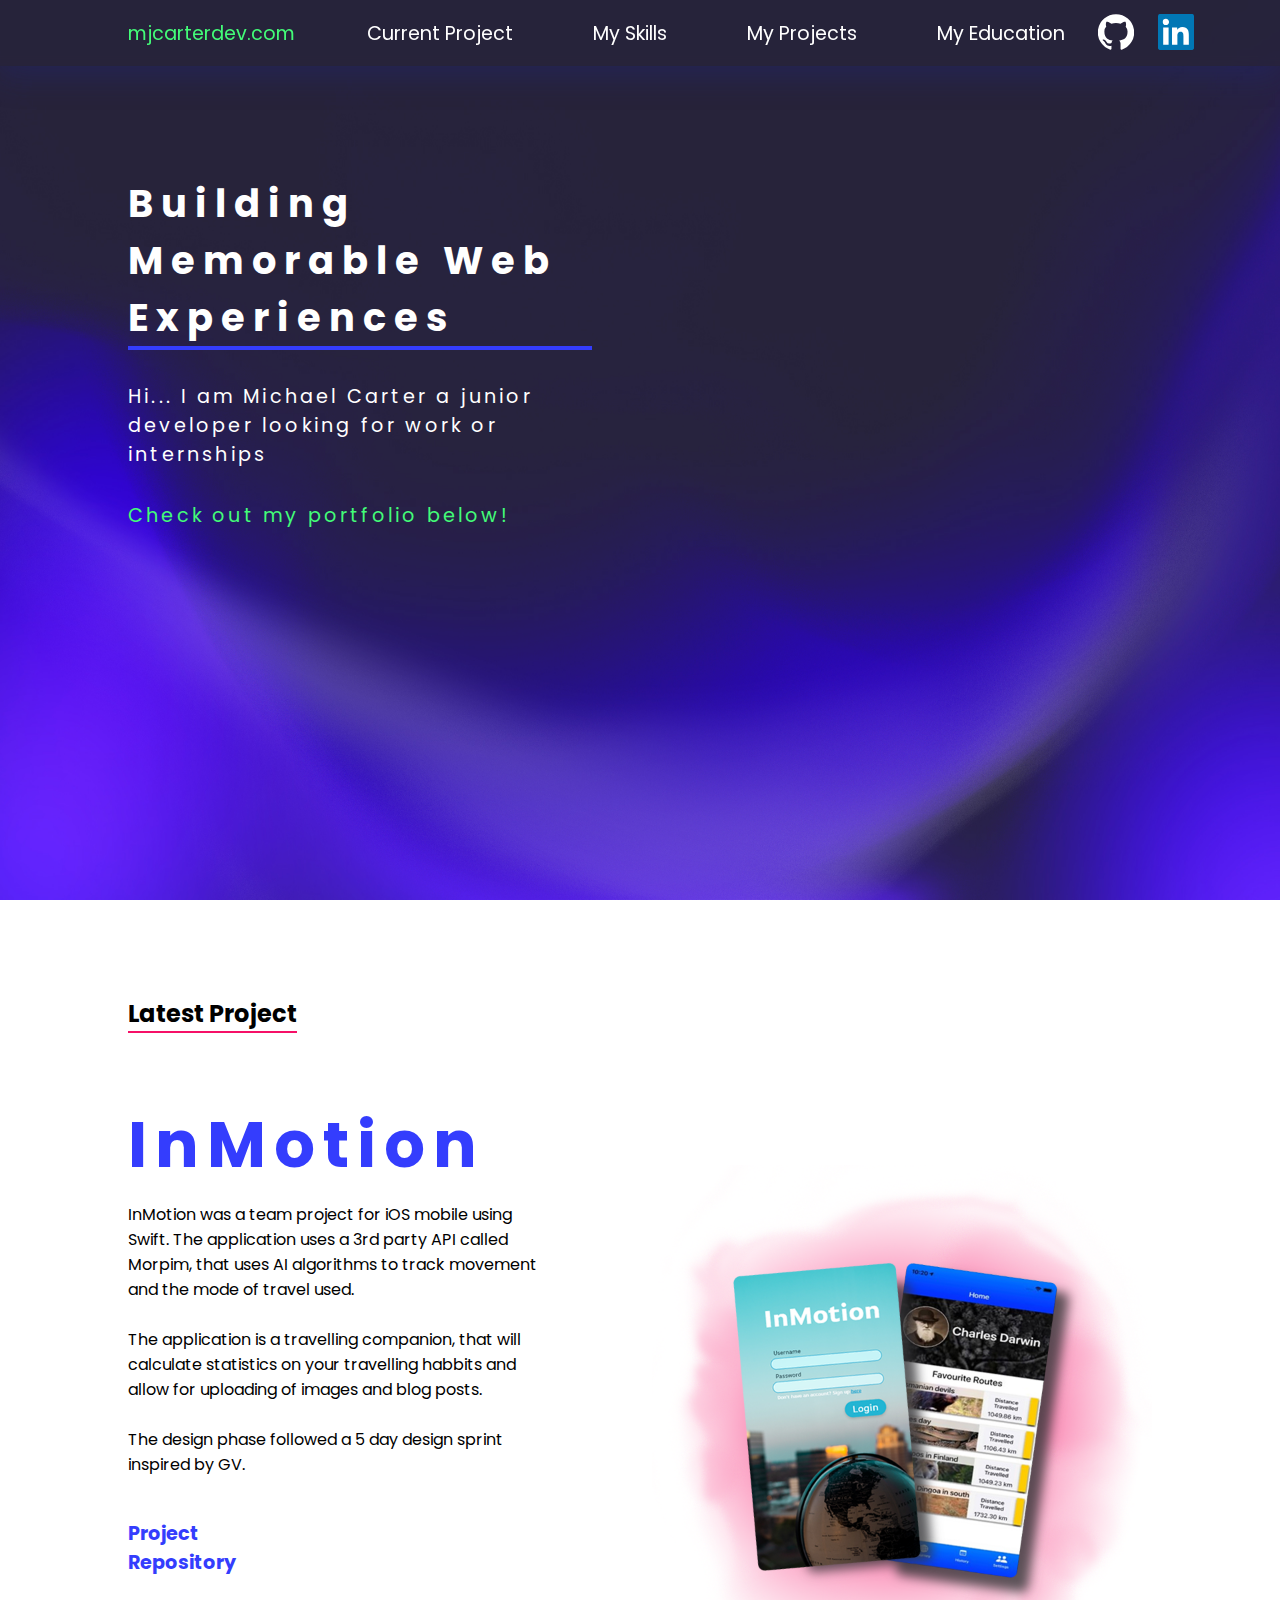
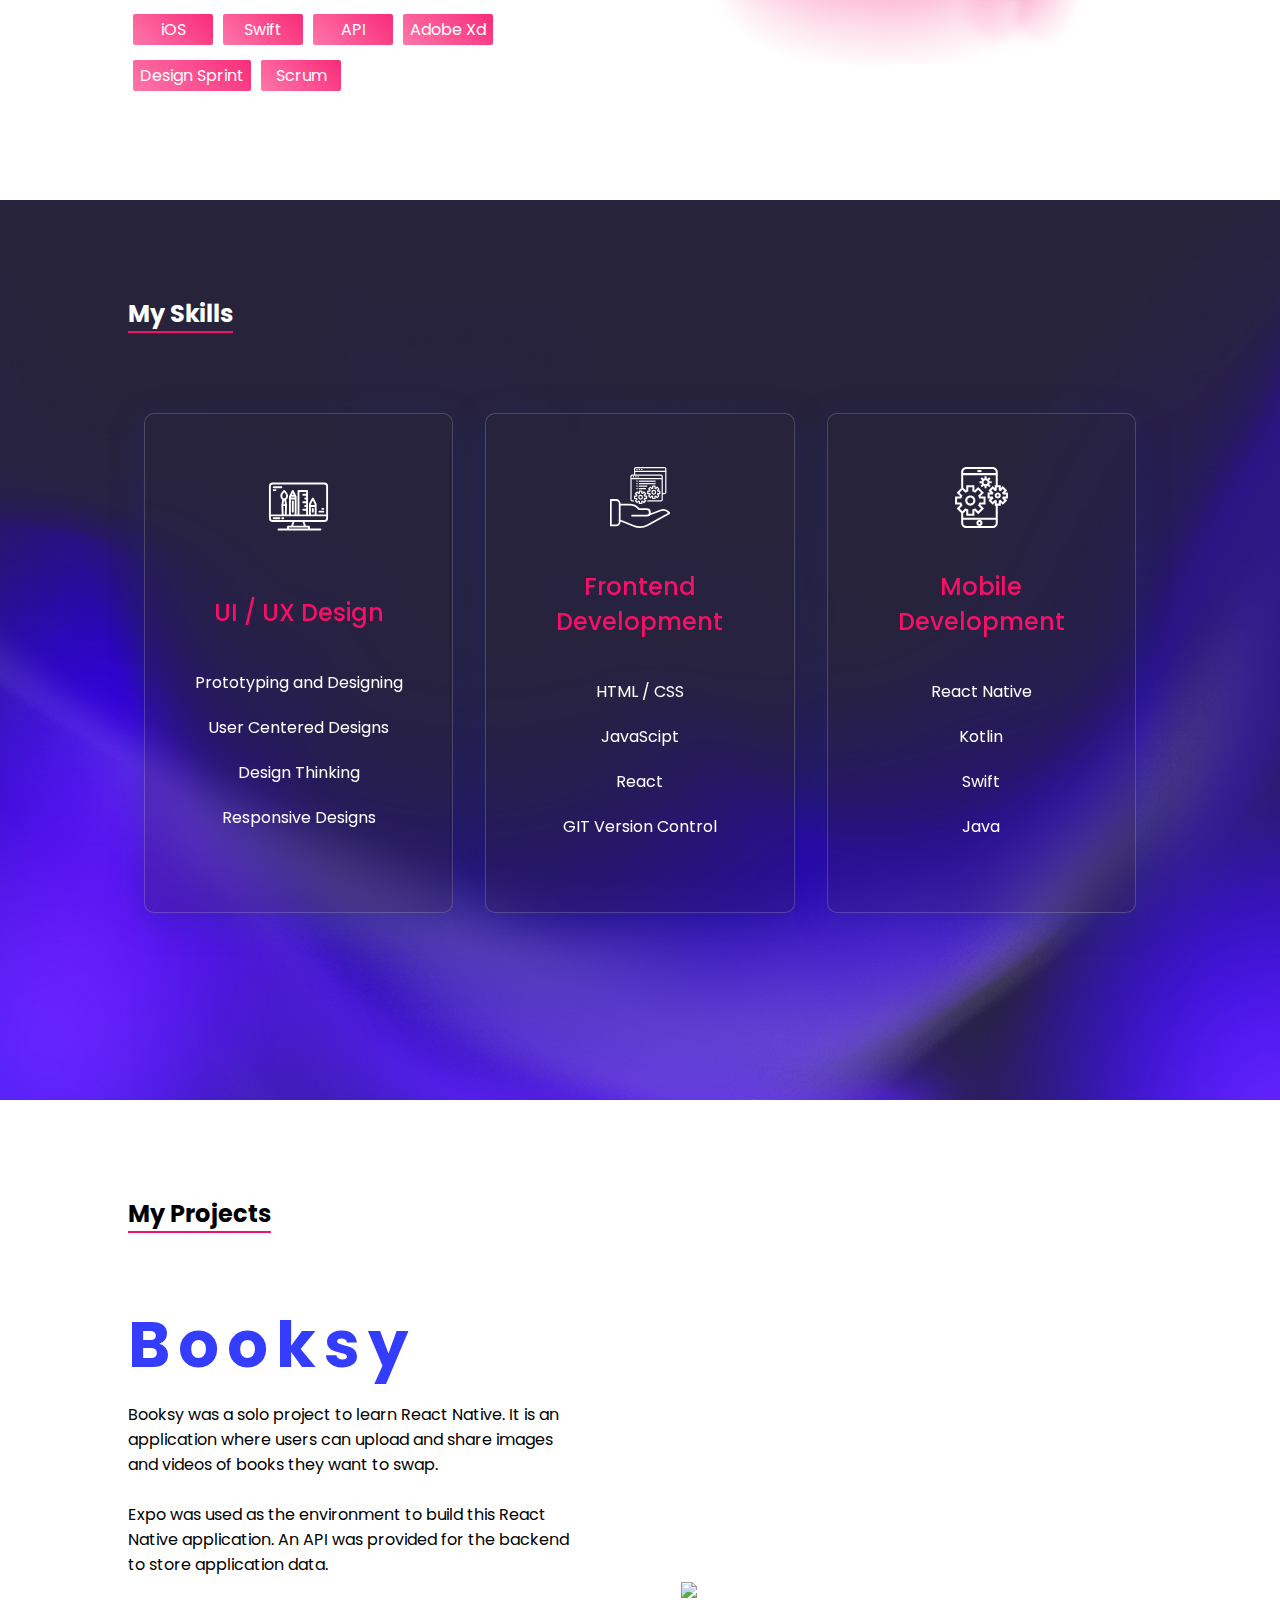
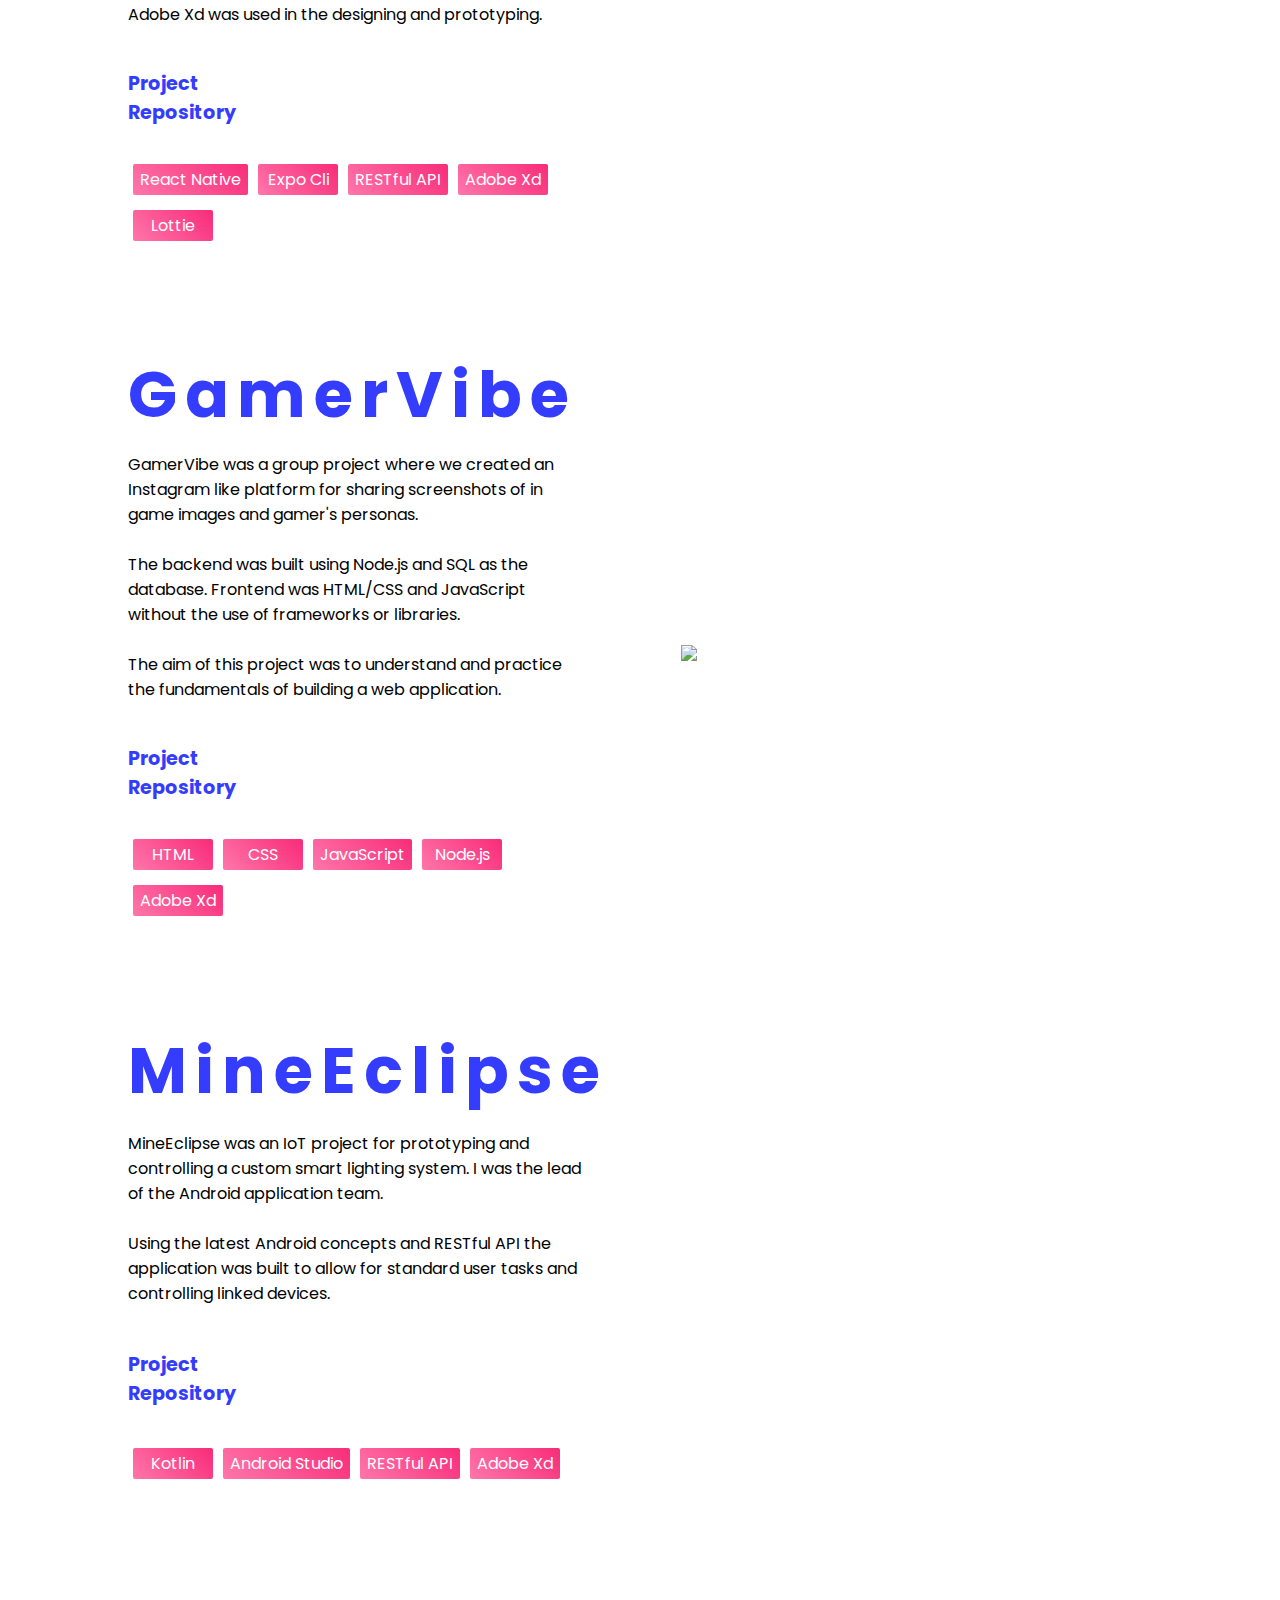
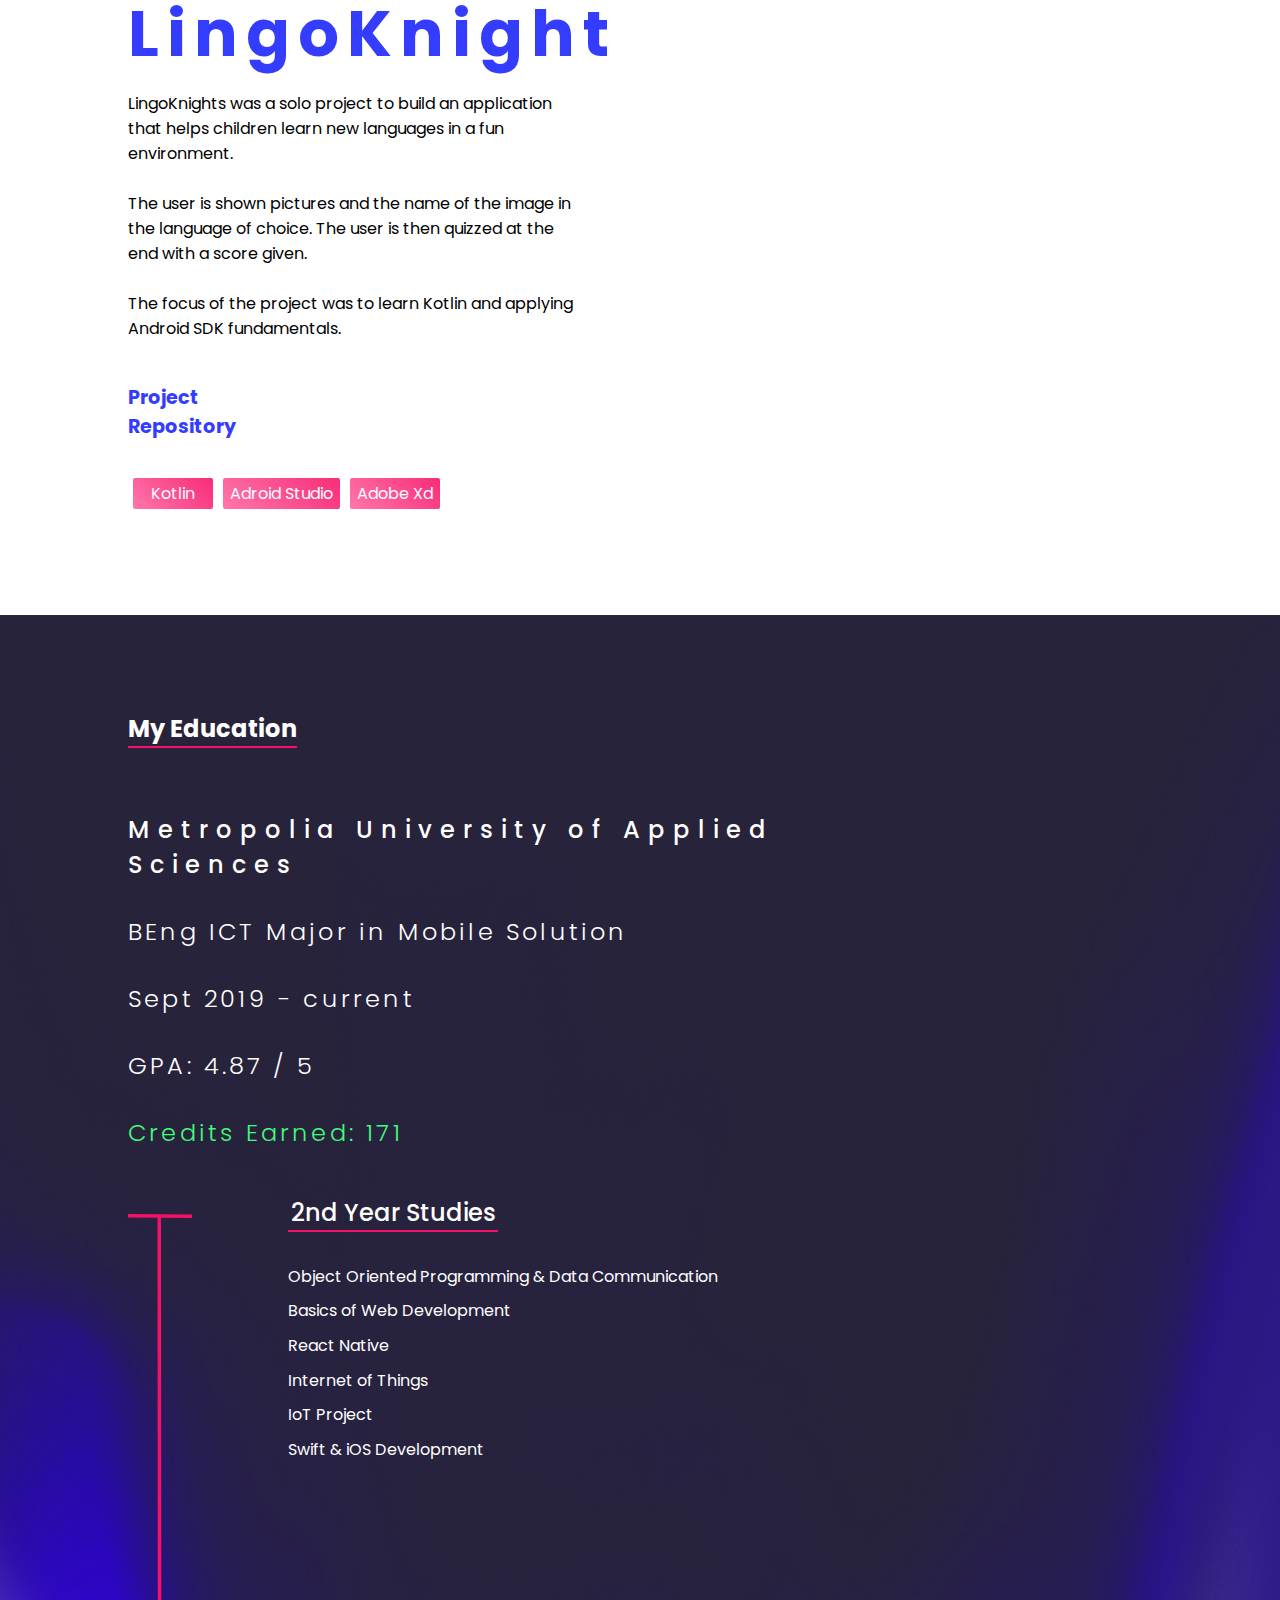
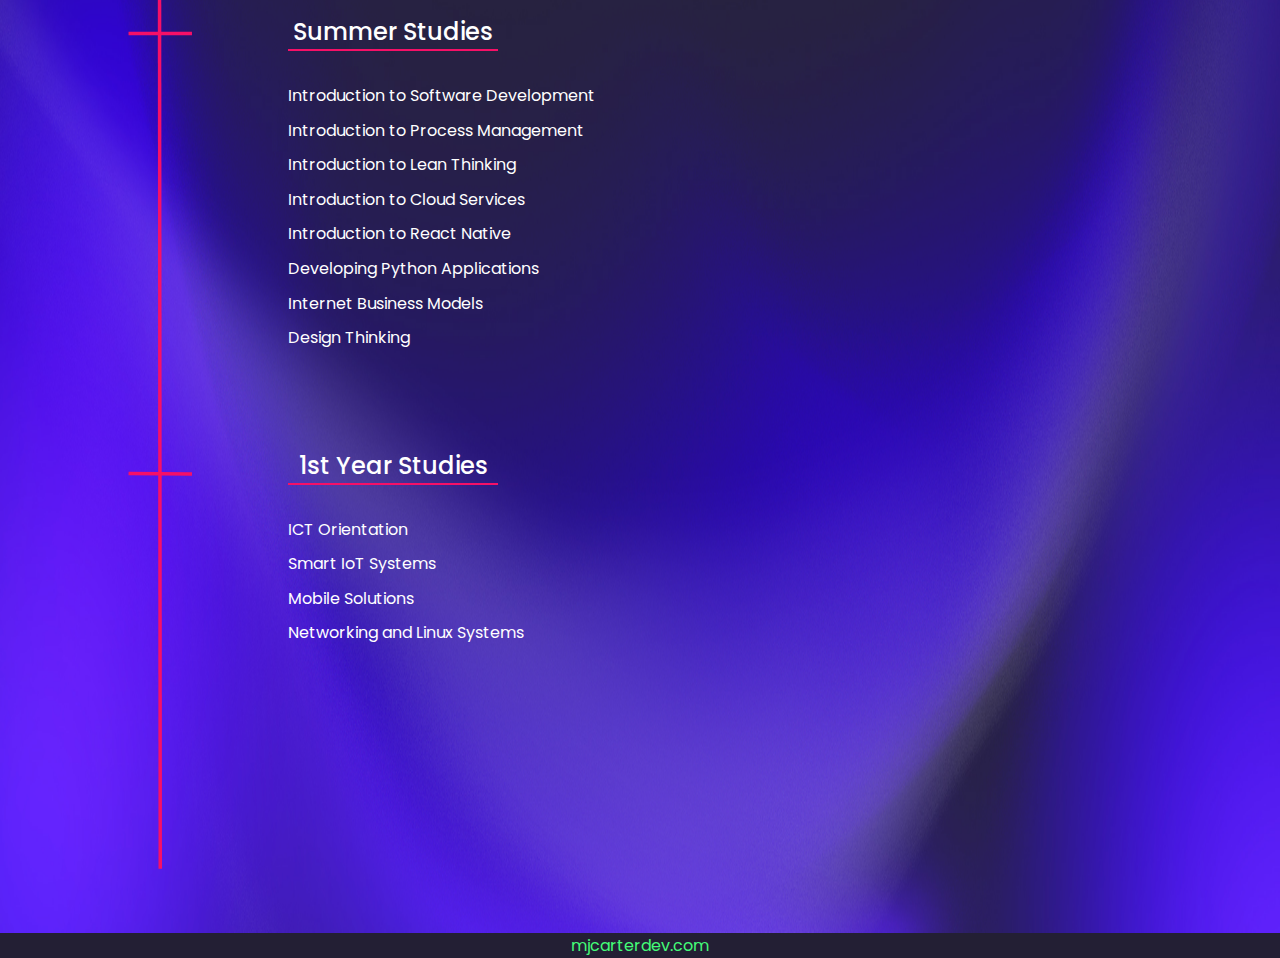
==== commit d7afb158: "animations added for landing page" ====
--- a/index.html
+++ b/index.html
@@ -5,6 +5,7 @@
     <meta http-equiv="X-UA-Compatible" content="IE=edge" />
     <meta name="viewport" content="width=device-width, initial-scale=1.0" />
     <link rel="stylesheet" href="css/main.css" />
+    <script src="https://cdnjs.cloudflare.com/ajax/libs/lottie-web/5.7.8/lottie.min.js" integrity="sha512-w58XJ/0dVbEfZVJoJyBUOTMGBWmIW4jEYJSA0898d2L0Ghpum0FvwK7qTuHhkTctApzrchv3Neli+28ajI4+fg==" crossorigin="anonymous" referrerpolicy="no-referrer"></script>
     <title>mjcarterdev.com</title>
   </head>
   <body>
@@ -75,11 +76,21 @@
         <div class="underline"></div>
 
         <h4 class="name">
-          Hi... I am Michael Carter a junior developer looking for work.
+          Hi... I am Michael Carter a junior developer looking for work or
+          internships
         </h4>
         <h5 class="name">Check out my portfolio below!</h5>
-      </div>
-      <div class="landing-right"></div>
+
+        <div class="scroll-down-animation-wrapper">
+          <div id="scroll-down-animation"></div>
+        </div>
+        
+      </div>
+      <div class="landing-right bodymovin-wrapper">
+        <div
+          id="lottie"
+        ><div>
+      </div>
     </section>
 
     <section class="past-project-container latest-project" id="current-project">
@@ -178,11 +189,12 @@
         <div class="card">
           <h1 class="project-title">Booksy</h1>
           <p class="text">
-            Booksy is a university project to learn React Native. It is an
+            Booksy was a solo project to learn React Native. It is an
             application where users can upload and share images and videos of
             books they want to swap.<br /><br />
-            Skills learnt included Expo for React Native and using an API for a
-            provided backend to store application data.<br /><br />
+            Expo was used as the environment to build this React Native
+            application. An API was provided for the backend to store
+            application data.<br /><br />
             Adobe Xd was used in the designing and prototyping.
           </p>
 
@@ -198,10 +210,41 @@
         <div class="image-container">
           <img
             class="img1"
-            src="./assets/image/InMotion/inMotion-1-large-background.png"
-            loading="lazy"
-          />
-        </div>
+            src="./assets/image/Booksy/Booksy-large-background-green.png"
+            loading="lazy"
+          />
+        </div>
+
+        <div class="card card-2">
+          <h1 class="project-title">GamerVibe</h1>
+          <p class="text">
+            GamerVibe was a group project where we created an Instagram like
+            platform for sharing screenshots of in game images and gamer's
+            personas.<br /><br />
+            The backend was built using Node.js and SQL as the database.
+            Frontend was HTML/CSS and JavaScript without the use of frameworks
+            or libraries.<br /><br />
+            The aim of this project was to understand and practice the
+            fundamentals of building a web application.
+          </p>
+
+          <a class="project-link">Project Repository</a>
+          <ul class="project-tag-list">
+            <li>HTML</li>
+            <li>CSS</li>
+            <li>JavaScript</li>
+            <li>Node.js</li>
+            <li>Adobe Xd</li>
+          </ul>
+        </div>
+        <div class="image-container">
+          <img
+            class="img1"
+            src="./assets/image/GamerVibe/GamerVibe-larger-background-red.png"
+            loading="lazy"
+          />
+        </div>
+
         <div class="card">
           <h1 class="project-title">MineEclipse</h1>
           <p class="text">
@@ -224,45 +267,16 @@
         <div class="image-container">
           <img
             class="img1"
-            src="./assets/image/InMotion/inMotion-1-large-background.png"
-            loading="lazy"
-          />
-        </div>
-
-        <div class="card">
-          <h1 class="project-title">GamerVibe</h1>
-          <p class="text">
-            GamerVibe is a Instagram like platform for sharing screenshots of in
-            game images and gamer's personas.<br /><br />
-            The backend was built using Node.js and SQL as the database.
-            Frontend was HTML/CSS and JavaScript without the use of frameworks
-            or libraries.<br /><br />
-            The aim of this project was to understand and practice the
-            fundamentals of building a web application.
-          </p>
-
-          <a class="project-link">Project Repository</a>
-          <ul class="project-tag-list">
-            <li>HTML</li>
-            <li>CSS</li>
-            <li>JavaScript</li>
-            <li>Node.js</li>
-            <li>Adobe Xd</li>
-          </ul>
-        </div>
-        <div class="image-container">
-          <img
-            class="img1"
-            src="./assets/image/InMotion/inMotion-1-large-background.png"
-            loading="lazy"
-          />
-        </div>
-
-        <div class="card">
+            src="./assets/image/MineEclipse/MineEclipse-large-background-green.png"
+            loading="lazy"
+          />
+        </div>
+
+        <div class="card card-2">
           <h1 class="project-title">LingoKnight</h1>
           <p class="text">
-            LingoKnights is an Android application for children that helps then
-            learn new languages in a fun environment.<br />
+            LingoKnights was a solo project to build an application that helps
+            children learn new languages in a fun environment.<br />
             <br />
             The user is shown pictures and the name of the image in the language
             of choice. The user is then quizzed at the end with a score
@@ -282,10 +296,11 @@
         <div class="image-container">
           <img
             class="img1"
-            src="./assets/image/InMotion/inMotion-1-large-background.png"
-            loading="lazy"
-          />
-        </div>
+            src="./assets/image/LingoKnight/LingoKinght-large-background-red.png"
+            loading="lazy"
+          />
+        </div>
+      </div>
     </section>
     <section class="education-container background-image" id="my-education">
       <h2 class="section-header">My Education</h2>
@@ -293,7 +308,8 @@
         <h1>Metropolia University of Applied Sciences</h1>
         <h4>BEng ICT Major in Mobile Solution</h4>
         <h4>Sept 2019 - current</h4>
-        <h5>GPA: 4.87 / 5</h5>
+        <h4>GPA: 4.87 / 5</h4>
+        <h5>Credits Earned: 171</h5>
       </div>
       <div class="education-timeline">
         <div class="line-container">
--- a/css/main.css
+++ b/css/main.css
@@ -95,7 +95,7 @@
   }
 }
 
-@media (min-width: 1800px) {
+@media (min-width: 2000px) {
   .nav-bar .logo {
     margin-left: 20rem;
   }
@@ -152,7 +152,7 @@
   }
 }
 
-@media (min-width: 1800px) {
+@media (min-width: 2000px) {
   .nav-bar .social-media a img {
     margin-left: 4rem;
   }
@@ -180,7 +180,7 @@
   }
 }
 
-@media (min-width: 1800px) {
+@media (min-width: 2000px) {
   .nav-bar .social-media {
     margin-right: 20rem;
   }
@@ -359,7 +359,7 @@
   }
 }
 
-@media (min-width: 1800px) {
+@media (min-width: 2000px) {
   .landing-container .landing-left {
     margin-left: 20rem;
   }
@@ -371,25 +371,25 @@
 .landing-container .landing-right {
   display: none;
   width: 50%;
-  max-width: 500px;
-  background-color: green;
-}
-
-@media (min-width: 992px) {
+  min-width: 400px;
+  max-width: 700px;
+}
+
+@media (min-width: 992px) {
+  .landing-container .landing-right {
+    margin-right: 6rem;
+  }
+}
+
+@media (min-width: 1200px) {
   .landing-container .landing-right {
     display: flex;
     height: 50%;
-    margin-right: 6rem;
-  }
-}
-
-@media (min-width: 1200px) {
-  .landing-container .landing-right {
     margin-right: 8rem;
   }
 }
 
-@media (min-width: 1800px) {
+@media (min-width: 2000px) {
   .landing-container .landing-right {
     margin-right: 20rem;
   }
@@ -511,7 +511,7 @@
   }
 }
 
-@media (min-width: 1800px) {
+@media (min-width: 2000px) {
   .section-header {
     margin-left: 20rem;
   }
@@ -562,6 +562,12 @@
   .card .text {
     width: 100%;
     padding-left: 0rem;
+  }
+}
+
+@media (min-width: 992px) {
+  .card {
+    background-size: 300px 300px;
   }
 }
 
@@ -622,11 +628,14 @@
   cursor: pointer;
   font-weight: 600;
   margin-bottom: 2rem;
+  max-width: 180px;
 }
 
 @media (min-width: 576px) {
   .project-link {
     padding-left: 0rem;
+    font-size: 1.2rem;
+    font-weight: 700;
   }
 }
 
@@ -682,7 +691,7 @@
   }
 }
 
-@media (min-width: 1800px) {
+@media (min-width: 2000px) {
   .past-project-container {
     margin-left: 20rem;
     margin-right: 20rem;
@@ -720,7 +729,7 @@
   }
 }
 
-@media (min-width: 1800px) {
+@media (min-width: 2000px) {
   .image-container {
     min-width: 800px;
   }
@@ -790,7 +799,7 @@
   }
 }
 
-@media (min-width: 1800px) {
+@media (min-width: 2000px) {
   .my-skills-container {
     padding-left: 20rem;
     padding-right: 20rem;
@@ -864,7 +873,7 @@
   }
 }
 
-@media (min-width: 1800px) {
+@media (min-width: 2000px) {
   .education-container .education-title-text {
     font-size: 3rem;
     margin-left: 20rem;
@@ -876,7 +885,7 @@
   font-weight: 500;
 }
 
-@media (min-width: 1800px) {
+@media (min-width: 2000px) {
   .education-container h1 {
     font-size: 3rem;
   }
@@ -955,7 +964,7 @@
   }
 }
 
-@media (min-width: 1800px) {
+@media (min-width: 2000px) {
   .education-timeline {
     margin-left: 20rem;
   }
@@ -965,7 +974,6 @@
   display: flex;
   flex-direction: column;
   color: white;
-  overflow-x: hidden;
 }
 
 .education-card h2 {
@@ -1024,7 +1032,7 @@
   }
 }
 
-@media (min-width: 1800px) {
+@media (min-width: 2000px) {
   .education-card {
     margin-left: 20rem;
   }
@@ -1050,7 +1058,7 @@
   }
 }
 
-@media (min-width: 1800px) {
+@media (min-width: 2000px) {
   .second-year {
     left: -12rem;
   }
@@ -1076,7 +1084,7 @@
   }
 }
 
-@media (min-width: 1800px) {
+@media (min-width: 2000px) {
   .summer-studies {
     left: -12rem;
   }
@@ -1096,7 +1104,7 @@
   }
 }
 
-@media (min-width: 1800px) {
+@media (min-width: 2000px) {
   .first-year {
     left: -12rem;
   }
@@ -1130,4 +1138,10 @@
 .latest-project .section-header {
   justify-self: flex-end;
 }
+
+.scroll-down-animation-wrapper {
+  width: 100px;
+  height: 100px;
+  margin-top: 2rem;
+}
 /*# sourceMappingURL=main.css.map */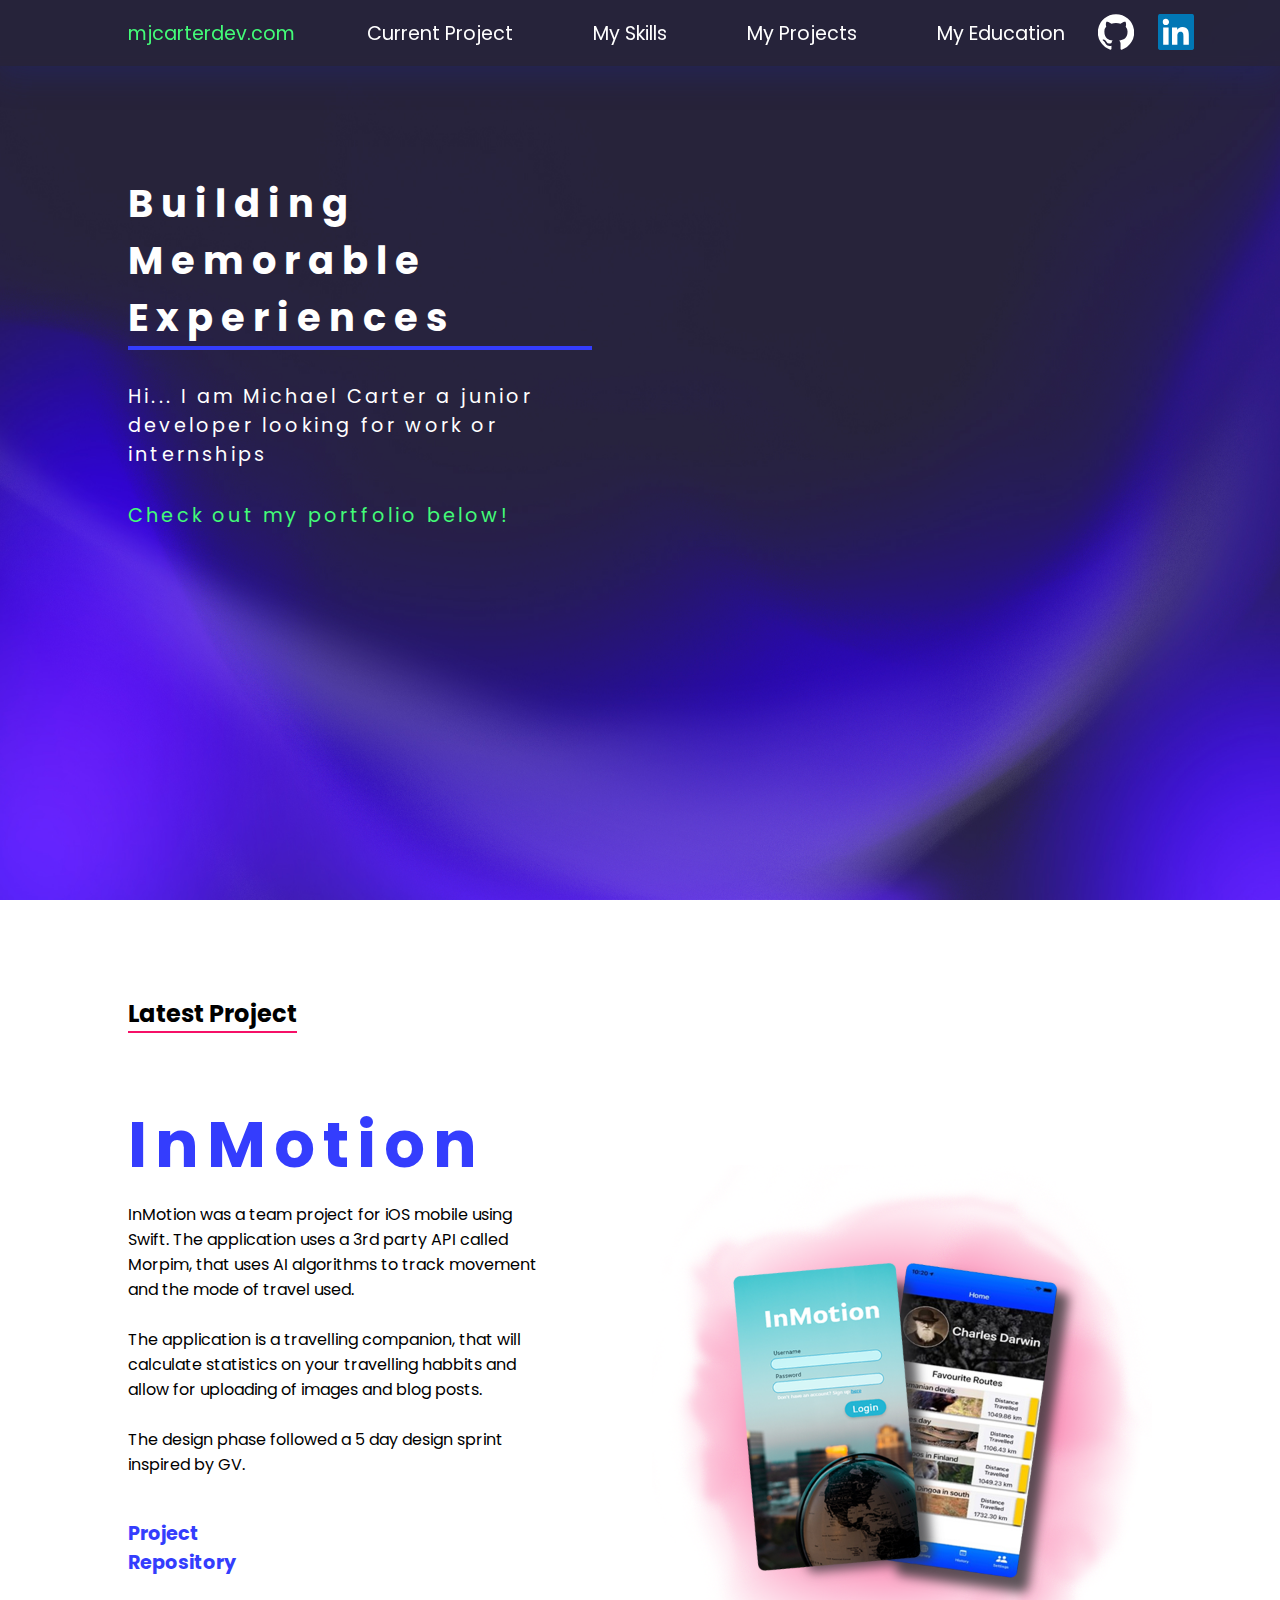
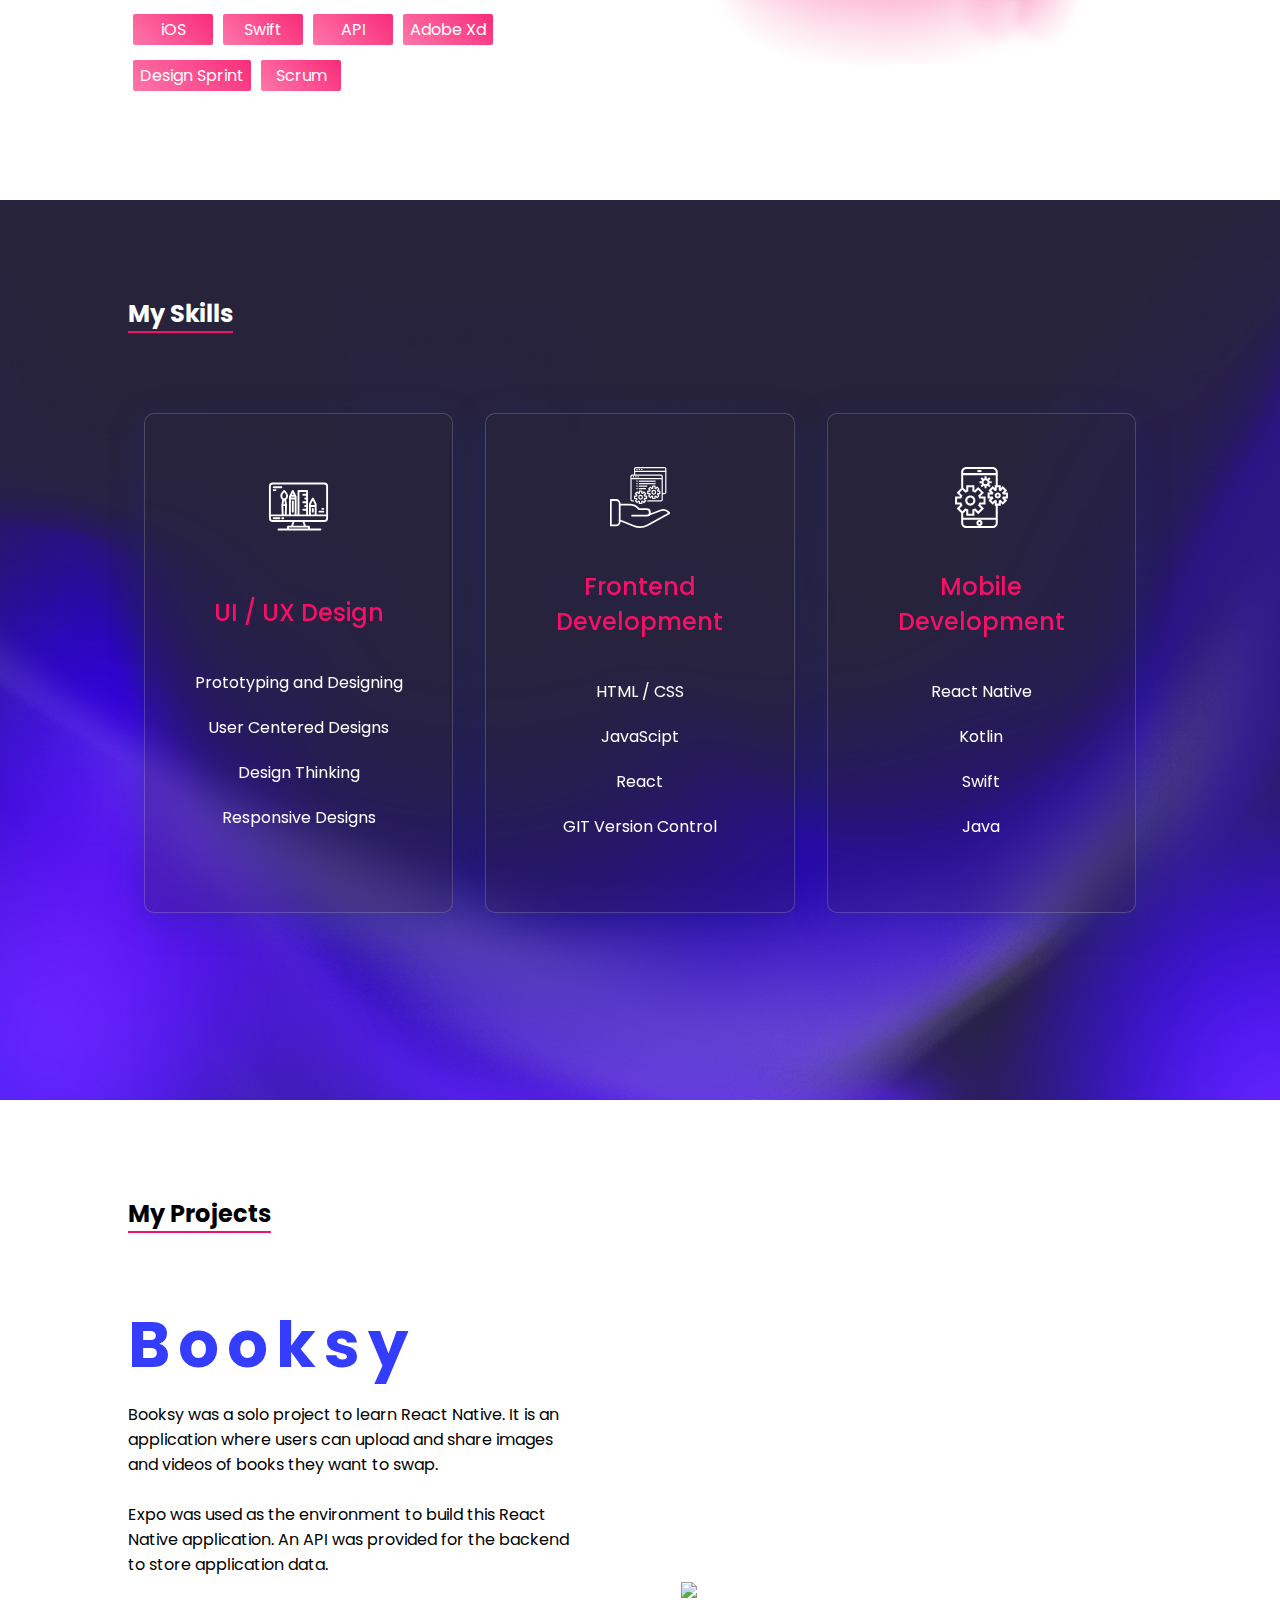
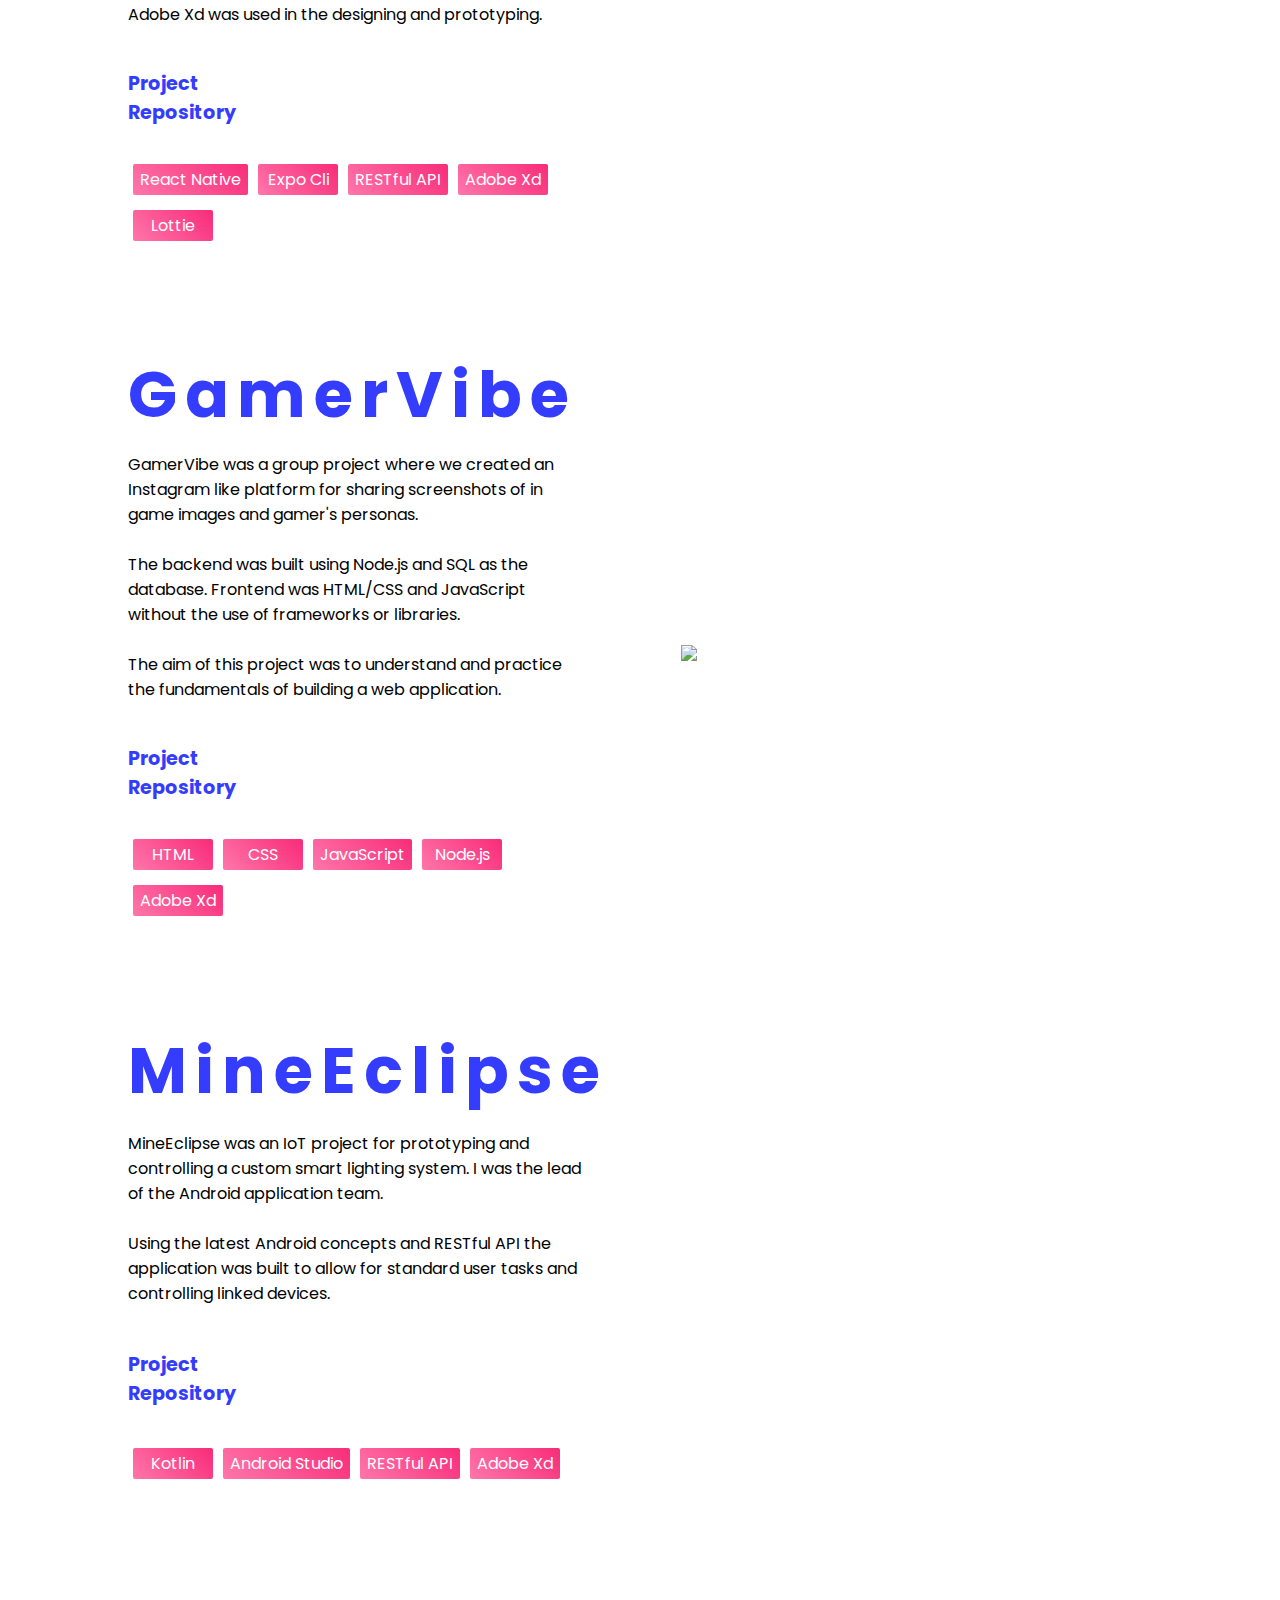
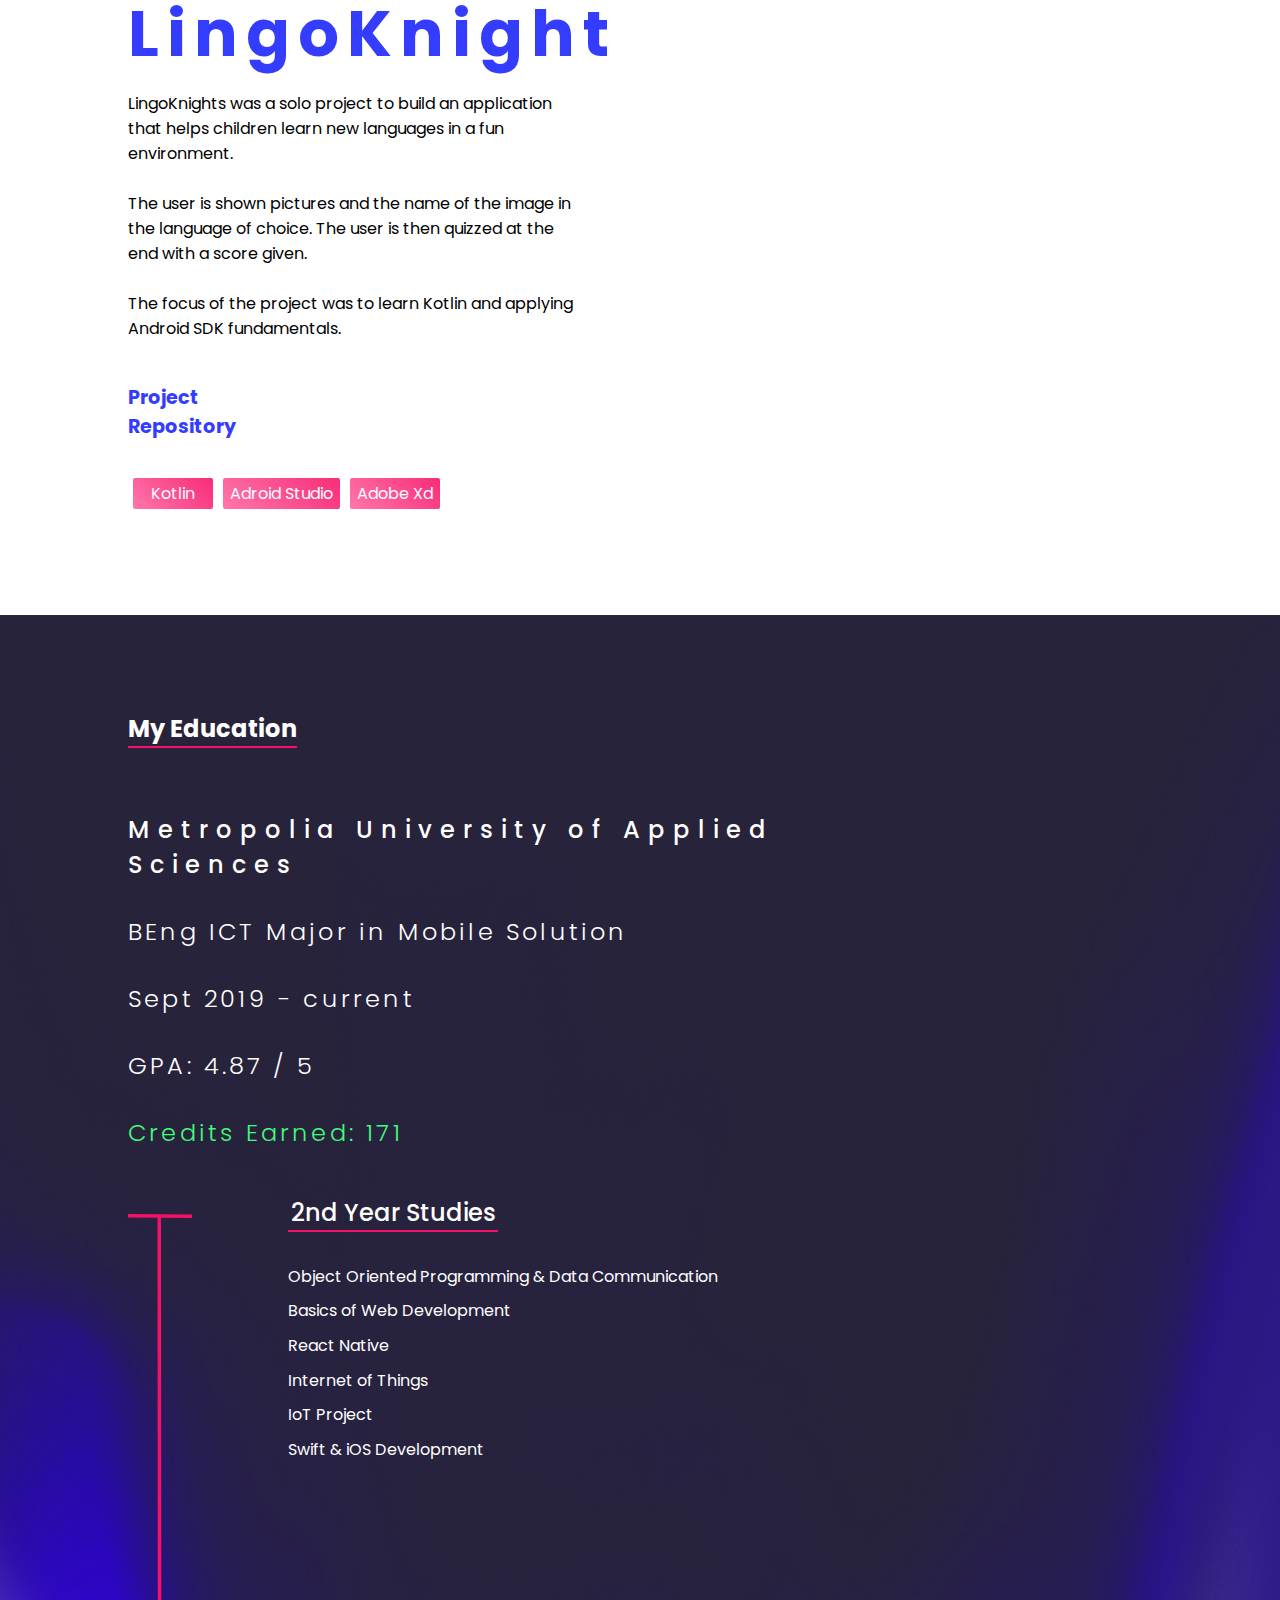
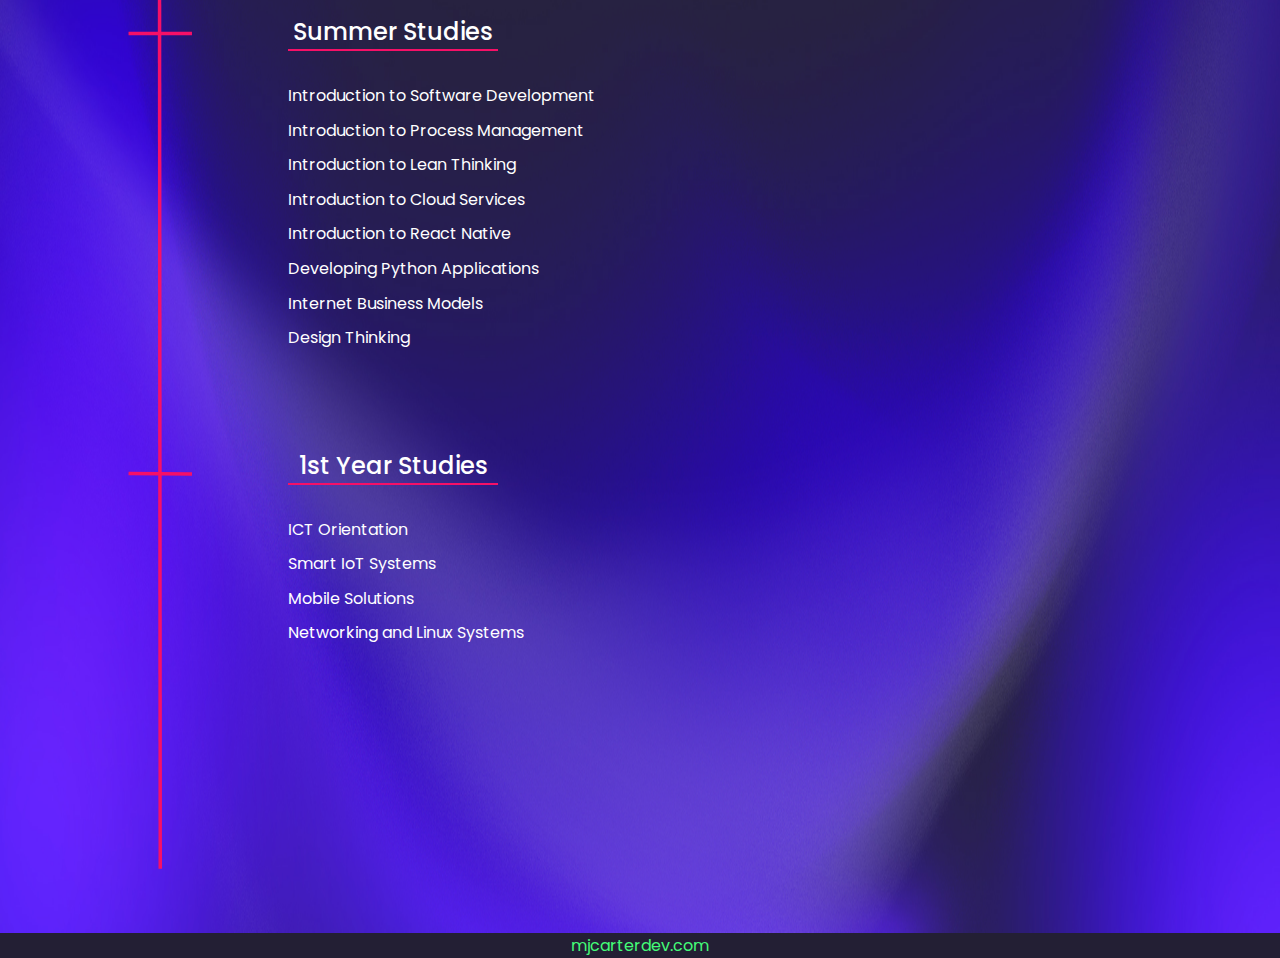
==== commit 6a0e4ab5: "bug fixes" ====
--- a/index.html
+++ b/index.html
@@ -72,7 +72,7 @@
       </nav>
 
       <div class="landing-left">
-        <h1 class="title">Building Memorable Web Experiences</h1>
+        <h1 class="title">Building Memorable Experiences</h1>
         <div class="underline"></div>
 
         <h4 class="name">
--- a/css/main.css
+++ b/css/main.css
@@ -301,7 +301,7 @@
 .landing-container {
   display: flex;
   flex-direction: column;
-  height: 100vh;
+  min-height: 100vh;
   justify-content: center;
   align-items: flex-start;
 }
@@ -310,13 +310,15 @@
   display: flex;
   flex-direction: column;
   width: fit-content;
-  max-width: 700px;
+  max-width: 800px;
   height: fit-content;
   margin: 2rem;
   overflow: hidden;
 }
 
 .landing-container .landing-left .title {
+  width: 100%;
+  max-width: 800px;
   font-size: 2rem;
 }
 
@@ -987,8 +989,8 @@
 }
 
 .education-card ul > li {
-  font-size: 0.8rem;
-  min-width: 220px;
+  font-size: 0.9rem;
+  min-width: 250px;
   margin-bottom: 0.6rem;
 }
 
@@ -1041,7 +1043,7 @@
 .second-year {
   position: absolute;
   top: -1.5rem;
-  left: 6rem;
+  left: 4rem;
   width: fit-content;
 }
 
@@ -1067,7 +1069,7 @@
 .summer-studies {
   position: absolute;
   top: 18rem;
-  left: 6rem;
+  left: 4rem;
   width: fit-content;
 }
 
@@ -1093,7 +1095,7 @@
 .first-year {
   position: absolute;
   top: 43rem;
-  left: 6rem;
+  left: 4rem;
   width: fit-content;
 }
 
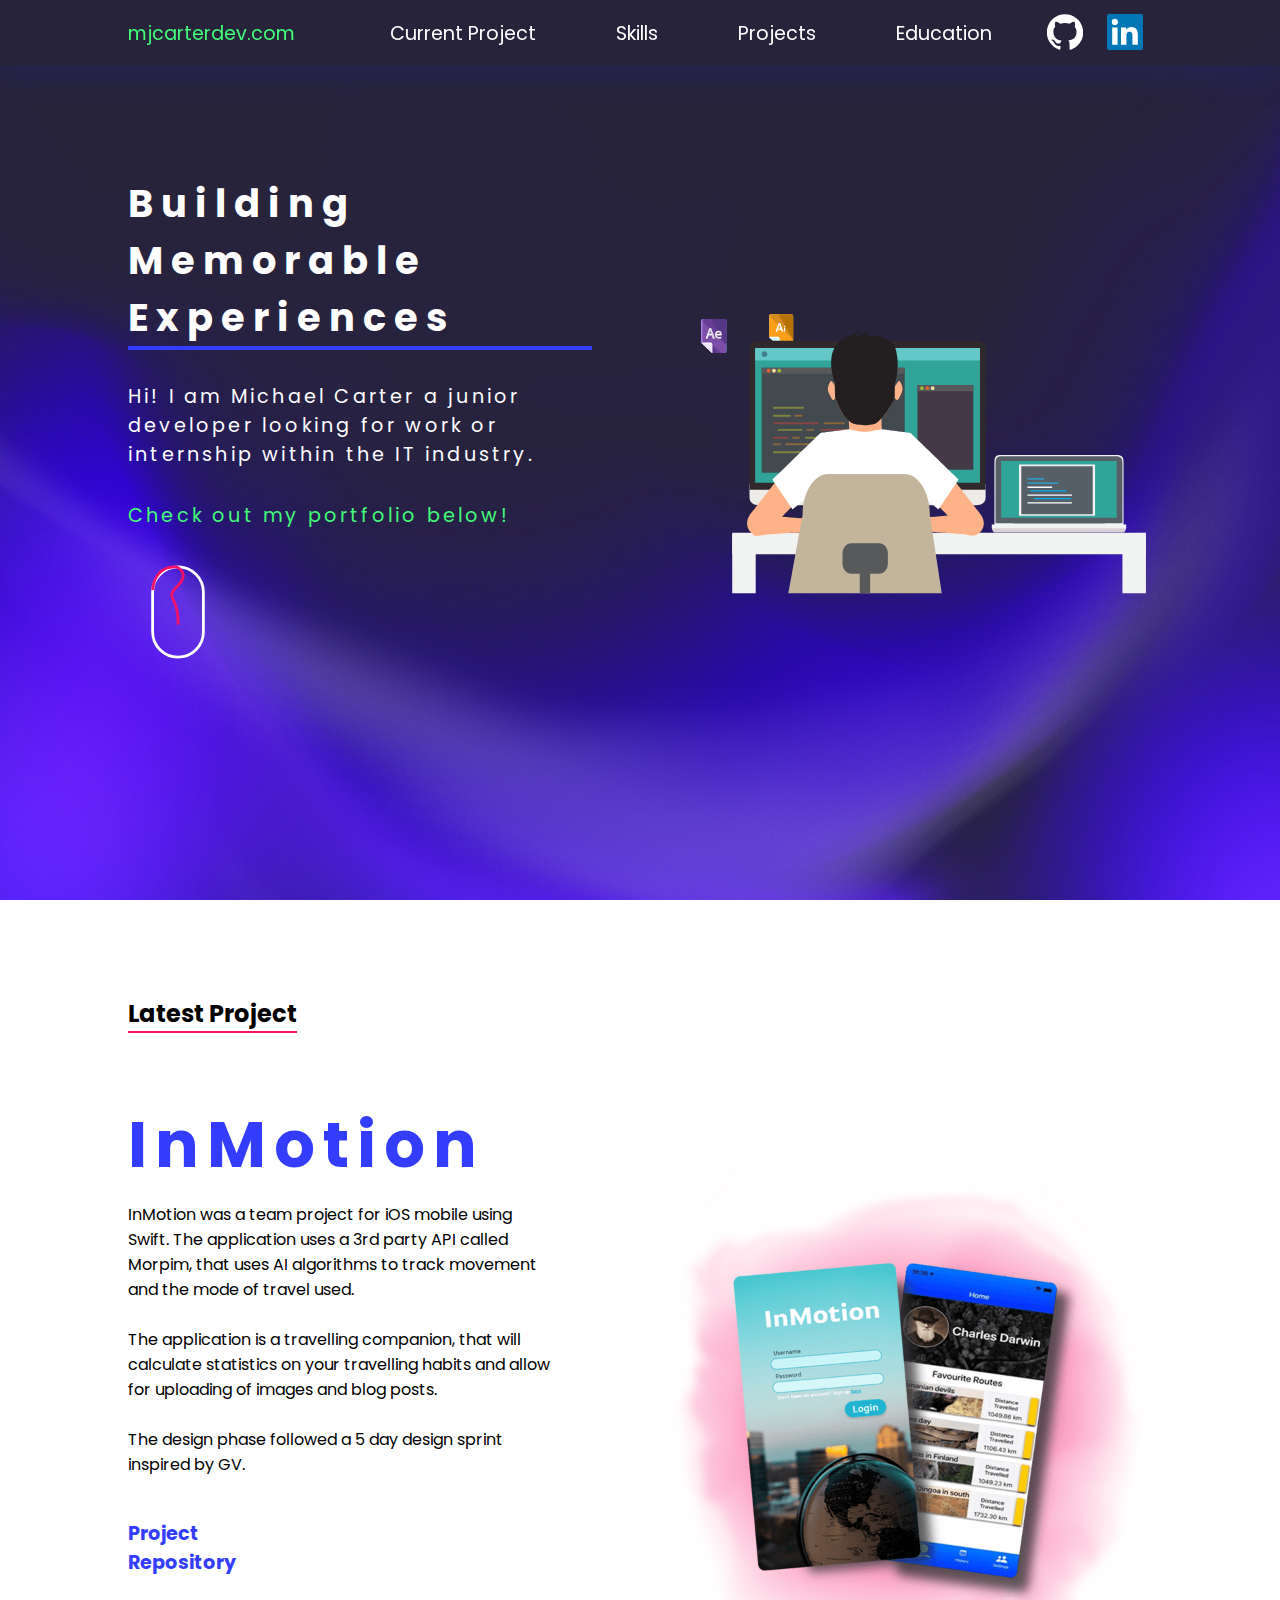
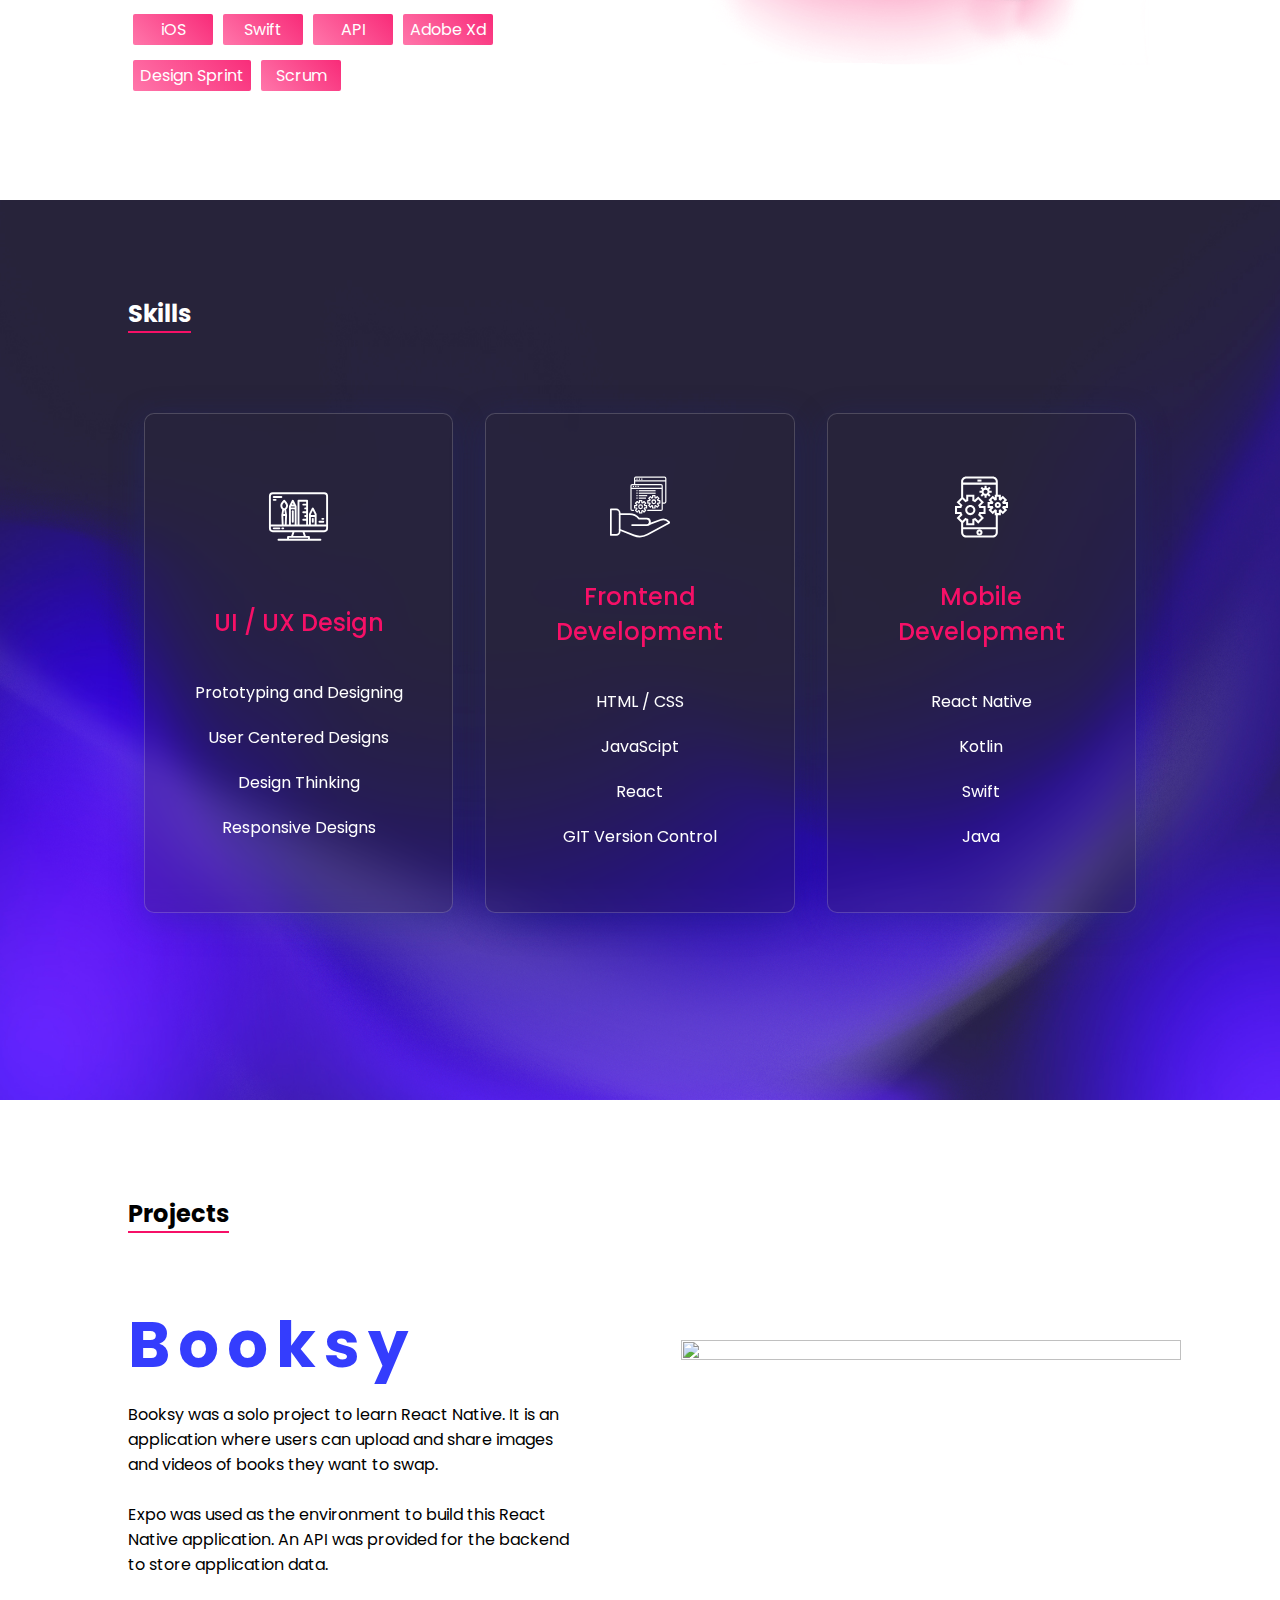
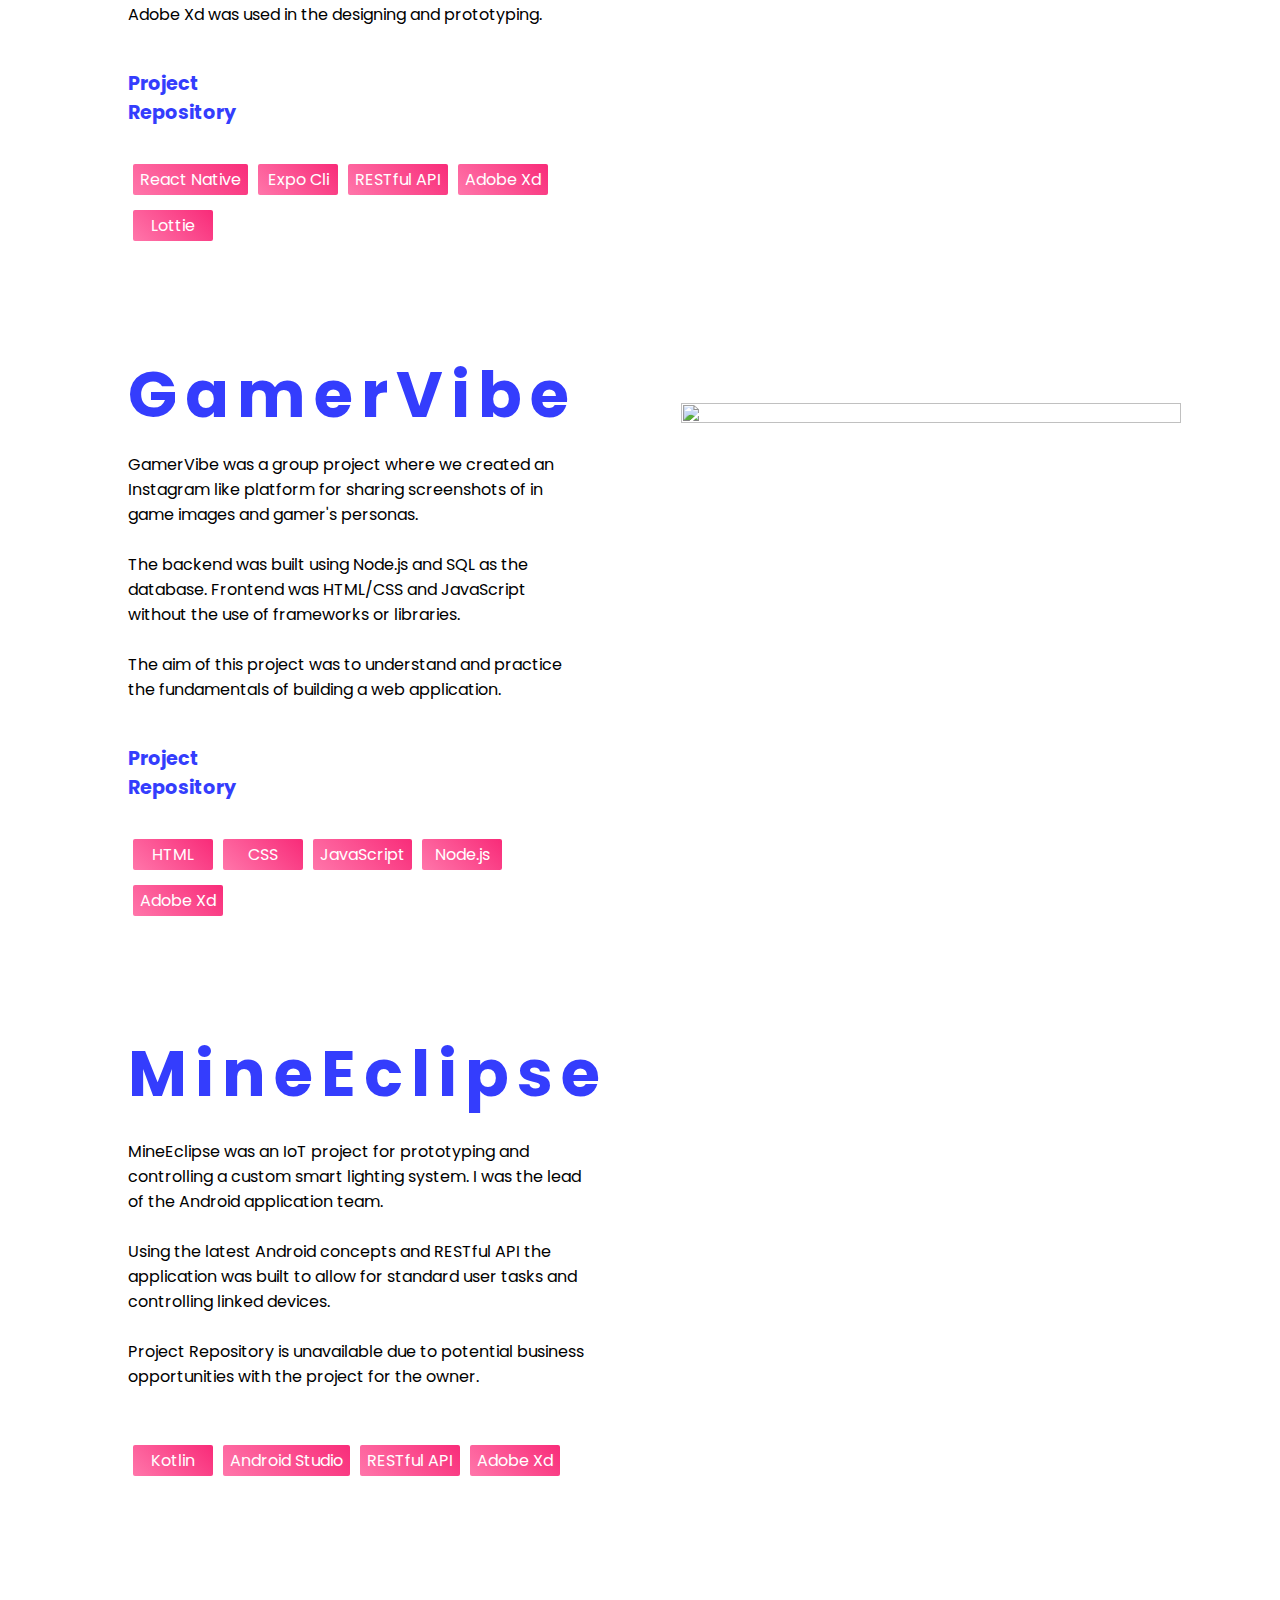
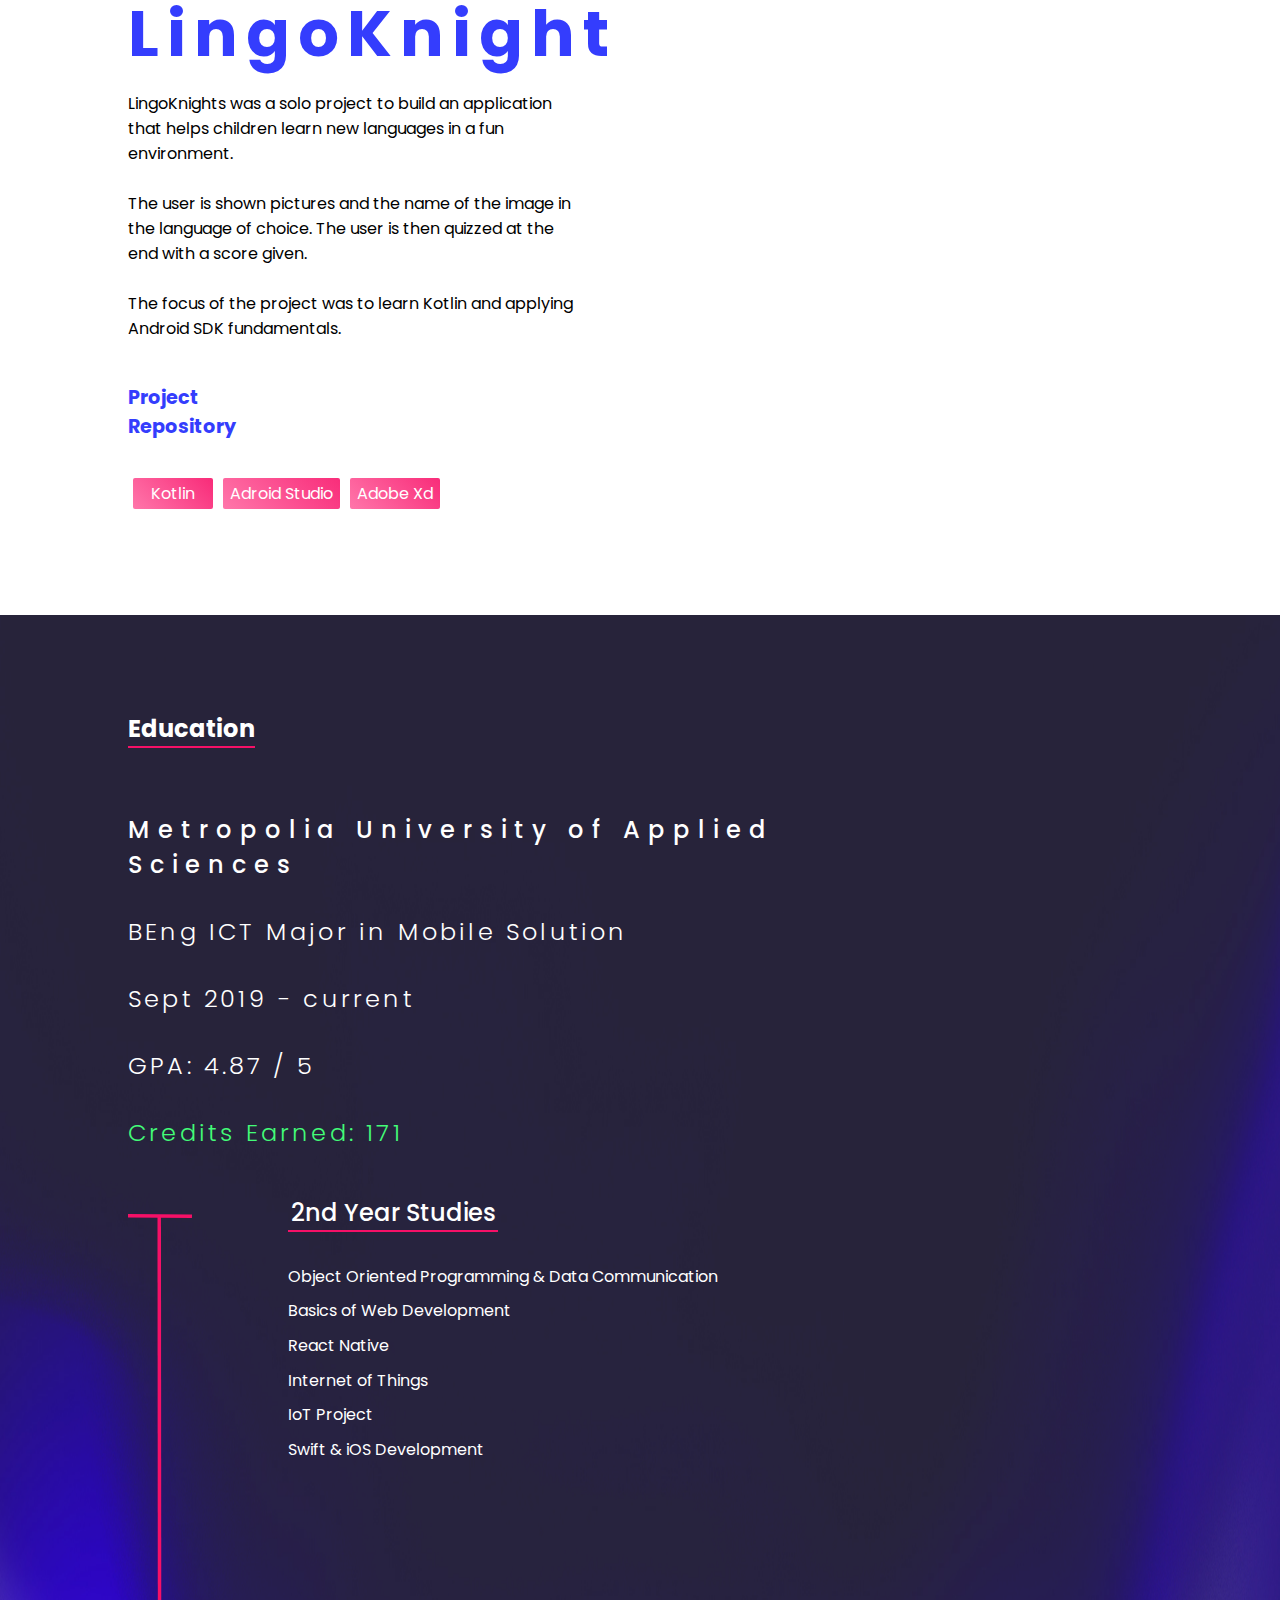
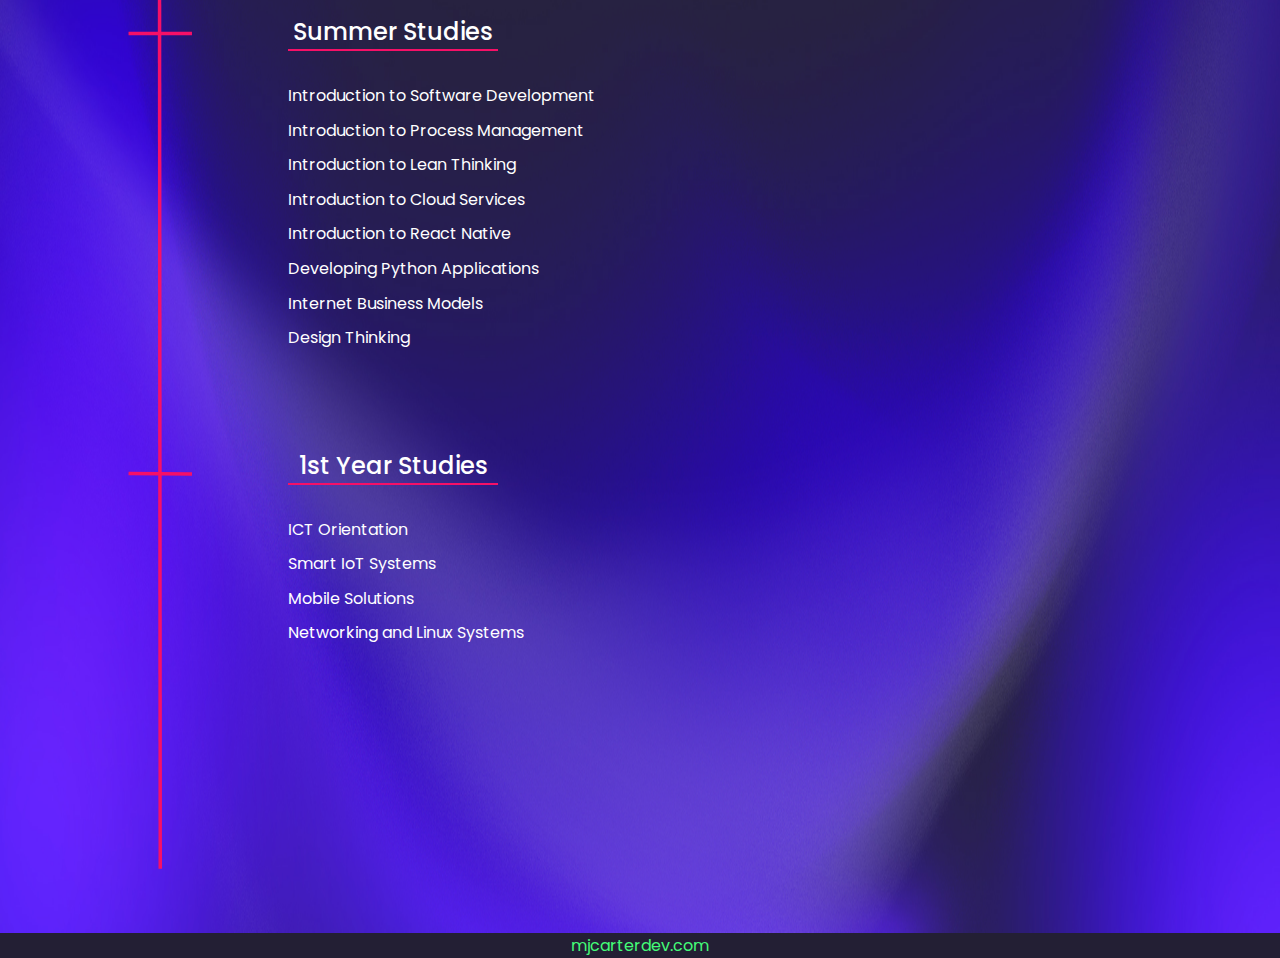
==== commit 62bde12b: "final release" ====
--- a/index.html
+++ b/index.html
@@ -5,7 +5,6 @@
     <meta http-equiv="X-UA-Compatible" content="IE=edge" />
     <meta name="viewport" content="width=device-width, initial-scale=1.0" />
     <link rel="stylesheet" href="css/main.css" />
-    <script src="https://cdnjs.cloudflare.com/ajax/libs/lottie-web/5.7.8/lottie.min.js" integrity="sha512-w58XJ/0dVbEfZVJoJyBUOTMGBWmIW4jEYJSA0898d2L0Ghpum0FvwK7qTuHhkTctApzrchv3Neli+28ajI4+fg==" crossorigin="anonymous" referrerpolicy="no-referrer"></script>
     <title>mjcarterdev.com</title>
   </head>
   <body>
@@ -15,10 +14,10 @@
           <li class="nav-item">
             <a href="#current-project">Current Project</a>
           </li>
-          <li class="nav-item"><a href="#my-skills">My Skills</a></li>
-          <li class="nav-item"><a href="#my-projects">My Projects</a></li>
+          <li class="nav-item"><a href="#my-skills">Skills</a></li>
+          <li class="nav-item"><a href="#my-projects">Projects</a></li>
           <li class="nav-item">
-            <a href="#my-education" class="nav-link">My Education</a>
+            <a href="#my-education" class="nav-link">Education</a>
           </li>
         </ul>
       </div>
@@ -30,10 +29,10 @@
           <li class="nav-item">
             <a href="#current-project">Current Project</a>
           </li>
-          <li class="nav-item"><a href="#my-skills">My Skills</a></li>
-          <li class="nav-item"><a href="#my-projects">My Projects</a></li>
+          <li class="nav-item"><a href="#my-skills">Skills</a></li>
+          <li class="nav-item"><a href="#my-projects">Projects</a></li>
           <li class="nav-item">
-            <a href="#my-education" class="nav-link">My Education</a>
+            <a href="#my-education" class="nav-link">Education</a>
           </li>
         </ul>
         <div class="social-media">
@@ -45,6 +44,8 @@
               src="./assets/svg/gitHub-icon-white.svg"
               alt="gitHub"
               class="gitIcon"
+              width="24px"
+              height="24px"
           /></a>
           <a
             href="https://www.linkedin.com/in/mjcarterdev/"
@@ -54,6 +55,8 @@
               src="./assets/svg/linkedin-icon.svg"
               alt="LinkedIn"
               class="LinkedInIcon"
+              width="24px"
+              height="24px"
           /></a>
         </div>
 
@@ -76,20 +79,17 @@
         <div class="underline"></div>
 
         <h4 class="name">
-          Hi... I am Michael Carter a junior developer looking for work or
-          internships
+          Hi! I am Michael Carter a junior developer looking for work or
+          internship within the IT industry.
         </h4>
         <h5 class="name">Check out my portfolio below!</h5>
 
         <div class="scroll-down-animation-wrapper">
           <div id="scroll-down-animation"></div>
         </div>
-        
-      </div>
-      <div class="landing-right bodymovin-wrapper">
-        <div
-          id="lottie"
-        ><div>
+      </div>
+      <div class="landing-right">
+        <div id="lottie"></div>
       </div>
     </section>
 
@@ -104,13 +104,19 @@
             algorithms to track movement and the mode of travel used.<br />
             <br />
             The application is a travelling companion, that will calculate
-            statistics on your travelling habbits and allow for uploading of
+            statistics on your travelling habits and allow for uploading of
             images and blog posts.
             <br /><br />
             The design phase followed a 5 day design sprint inspired by GV.
           </p>
 
-          <a class="project-link">Project Repository</a>
+          <a
+            class="project-link"
+            href="https://gitlab.com/Carter-Prime/inmotion"
+            target="_blank"
+            rel="noreferrer"
+            >Project Repository</a
+          >
           <ul class="project-tag-list">
             <li>iOS</li>
             <li>Swift</li>
@@ -123,20 +129,24 @@
         <div class="image-container">
           <img
             class="img1"
-            src="./assets/image/InMotion/inMotion-1-large-background.png"
+            src="./assets/image/InMotion/inMotion-1-small-background.png"
             loading="lazy"
+            width="300px"
+            height="300px"
           />
         </div>
       </div>
     </section>
     <section class="my-skills-container background-image" id="my-skills">
-      <h2 class="section-header">My Skills</h2>
+      <h2 class="section-header">Skills</h2>
       <div class="card-holder">
         <div class="card skill-card">
           <img
             src="./assets/svg/design_100px.svg"
             alt="LinkedIn"
             class="skillIcon"
+            width="100px"
+            height="100px"
           />
           <div class="skill-list-container">
             <ul class="skill-list">
@@ -153,6 +163,8 @@
             src="./assets/svg/developer_100px.svg"
             alt="LinkedIn"
             class="skillIcon"
+            width="100px"
+            height="100px"
           />
           <div class="skill-list-container">
             <ul class="skill-list">
@@ -169,6 +181,8 @@
             src="./assets/svg/mobile_100px.svg"
             alt="LinkedIn"
             class="skillIcon"
+            width="100px"
+            height="100px"
           />
           <div class="skill-list-container">
             <ul class="skill-list">
@@ -183,7 +197,7 @@
       </div>
     </section>
     <section class="past-project-container" id="my-projects">
-      <h2 class="section-header">My Projects</h2>
+      <h2 class="section-header">Projects</h2>
 
       <div class="projects-grid">
         <div class="card">
@@ -198,7 +212,13 @@
             Adobe Xd was used in the designing and prototyping.
           </p>
 
-          <a class="project-link">Project Repository</a>
+          <a
+            class="project-link"
+            href="https://github.com/Carter-Prime/BooksyApp/tree/main"
+            target="_blank"
+            rel="noreferrer"
+            >Project Repository</a
+          >
           <ul class="project-tag-list">
             <li>React Native</li>
             <li>Expo Cli</li>
@@ -212,6 +232,8 @@
             class="img1"
             src="./assets/image/Booksy/Booksy-large-background-green.png"
             loading="lazy"
+            width="500px"
+            height="500px"
           />
         </div>
 
@@ -228,7 +250,13 @@
             fundamentals of building a web application.
           </p>
 
-          <a class="project-link">Project Repository</a>
+          <a
+            class="project-link"
+            href="https://github.com/Carter-Prime/GamerVibe-Website"
+            target="_blank"
+            rel="noreferrer"
+            >Project Repository</a
+          >
           <ul class="project-tag-list">
             <li>HTML</li>
             <li>CSS</li>
@@ -242,6 +270,8 @@
             class="img1"
             src="./assets/image/GamerVibe/GamerVibe-larger-background-red.png"
             loading="lazy"
+            width="500px"
+            height="500px"
           />
         </div>
 
@@ -253,10 +283,11 @@
             application team.<br /><br />
             Using the latest Android concepts and RESTful API the application
             was built to allow for standard user tasks and controlling linked
-            devices.
+            devices.<br /><br />
+            Project Repository is unavailable due to potential business
+            opportunities with the project for the owner.
           </p>
 
-          <a class="project-link">Project Repository</a>
           <ul class="project-tag-list">
             <li>Kotlin</li>
             <li>Android Studio</li>
@@ -269,6 +300,8 @@
             class="img1"
             src="./assets/image/MineEclipse/MineEclipse-large-background-green.png"
             loading="lazy"
+            width="500px"
+            height="500px"
           />
         </div>
 
@@ -286,7 +319,13 @@
             SDK fundamentals.
           </p>
 
-          <a class="project-link">Project Repository</a>
+          <a
+            class="project-link"
+            href="https://github.com/Carter-Prime/LingoKnight---Android-Project"
+            target="_blank"
+            rel="noreferrer"
+            >Project Repository</a
+          >
           <ul class="project-tag-list">
             <li>Kotlin</li>
             <li>Adroid Studio</li>
@@ -298,12 +337,14 @@
             class="img1"
             src="./assets/image/LingoKnight/LingoKinght-large-background-red.png"
             loading="lazy"
+            width="500px"
+            height="500px"
           />
         </div>
       </div>
     </section>
     <section class="education-container background-image" id="my-education">
-      <h2 class="section-header">My Education</h2>
+      <h2 class="section-header">Education</h2>
       <div class="education-title-text">
         <h1>Metropolia University of Applied Sciences</h1>
         <h4>BEng ICT Major in Mobile Solution</h4>
@@ -387,5 +428,6 @@
   <footer>
     <p>mjcarterdev.com</p>
   </footer>
+  <script src="./javascript/lottie.js" type="text/javascript"></script>
   <script src="./javascript/index.js"></script>
 </html>
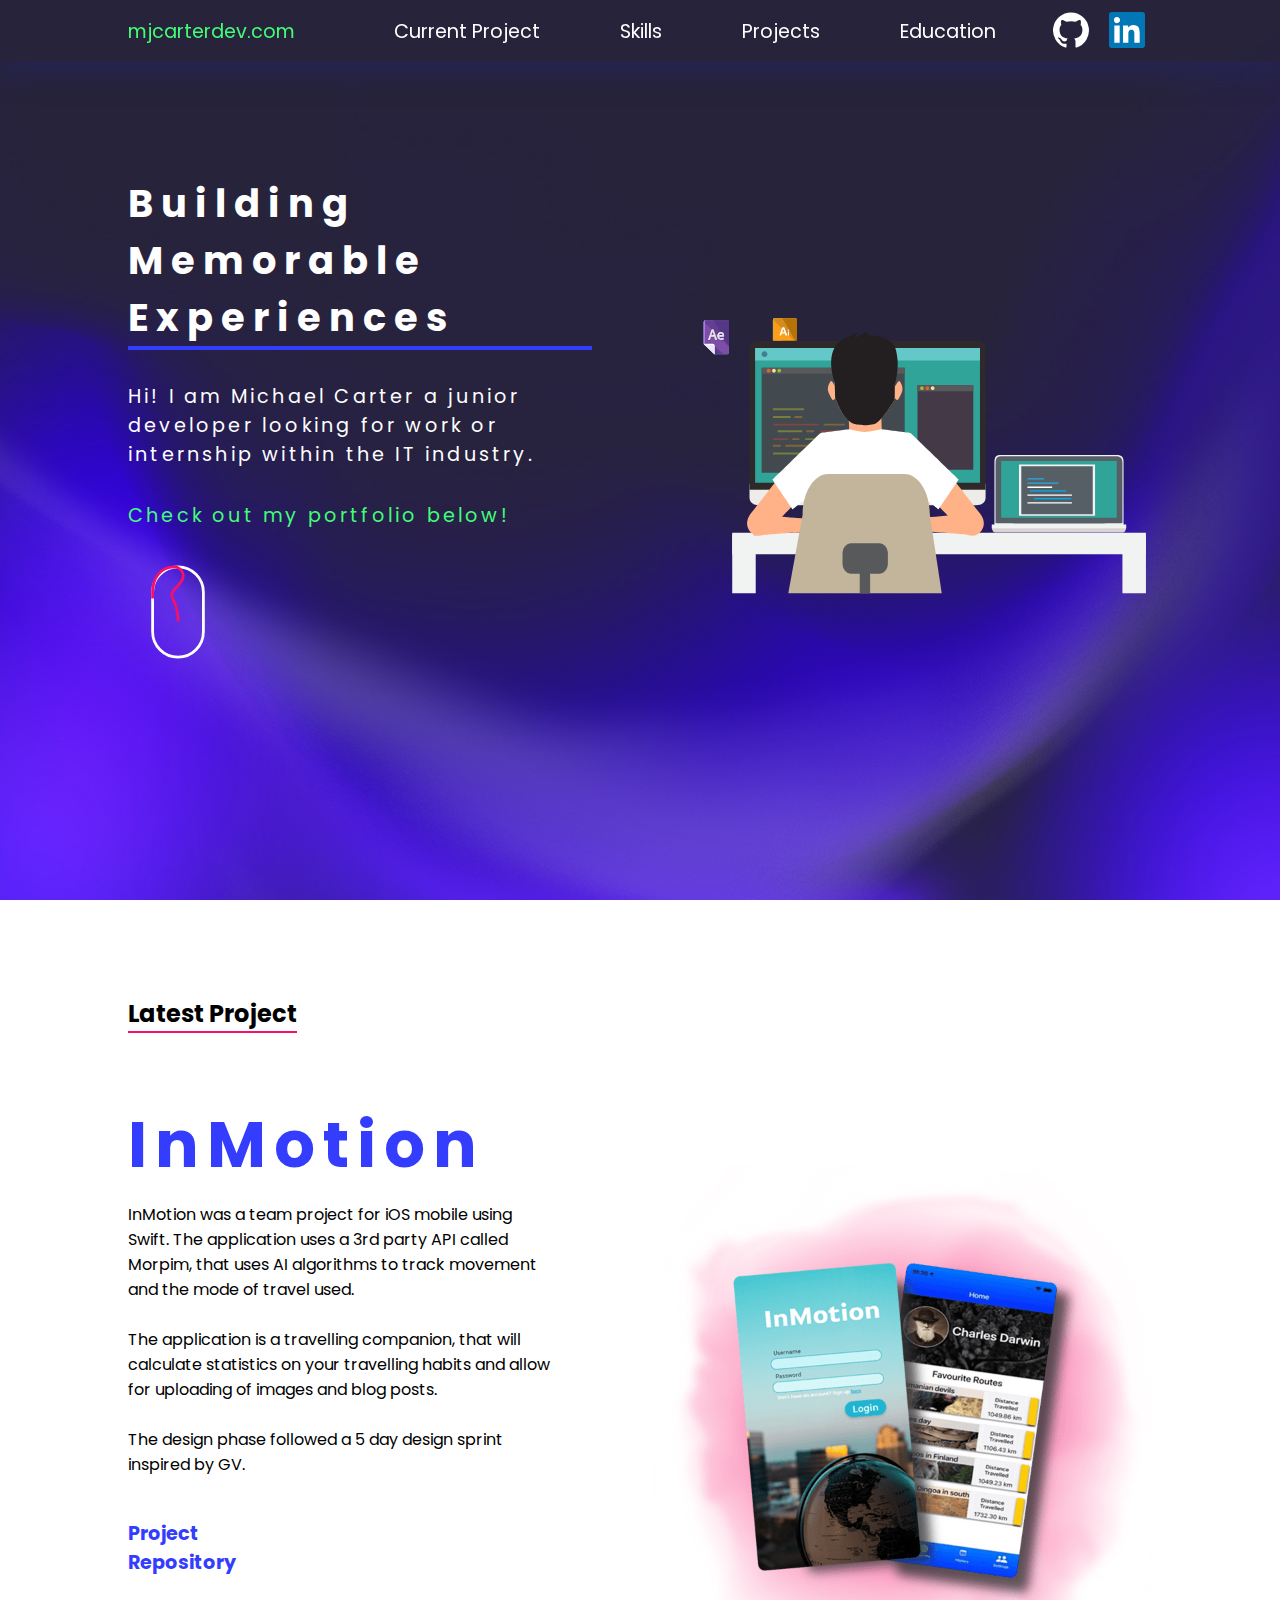
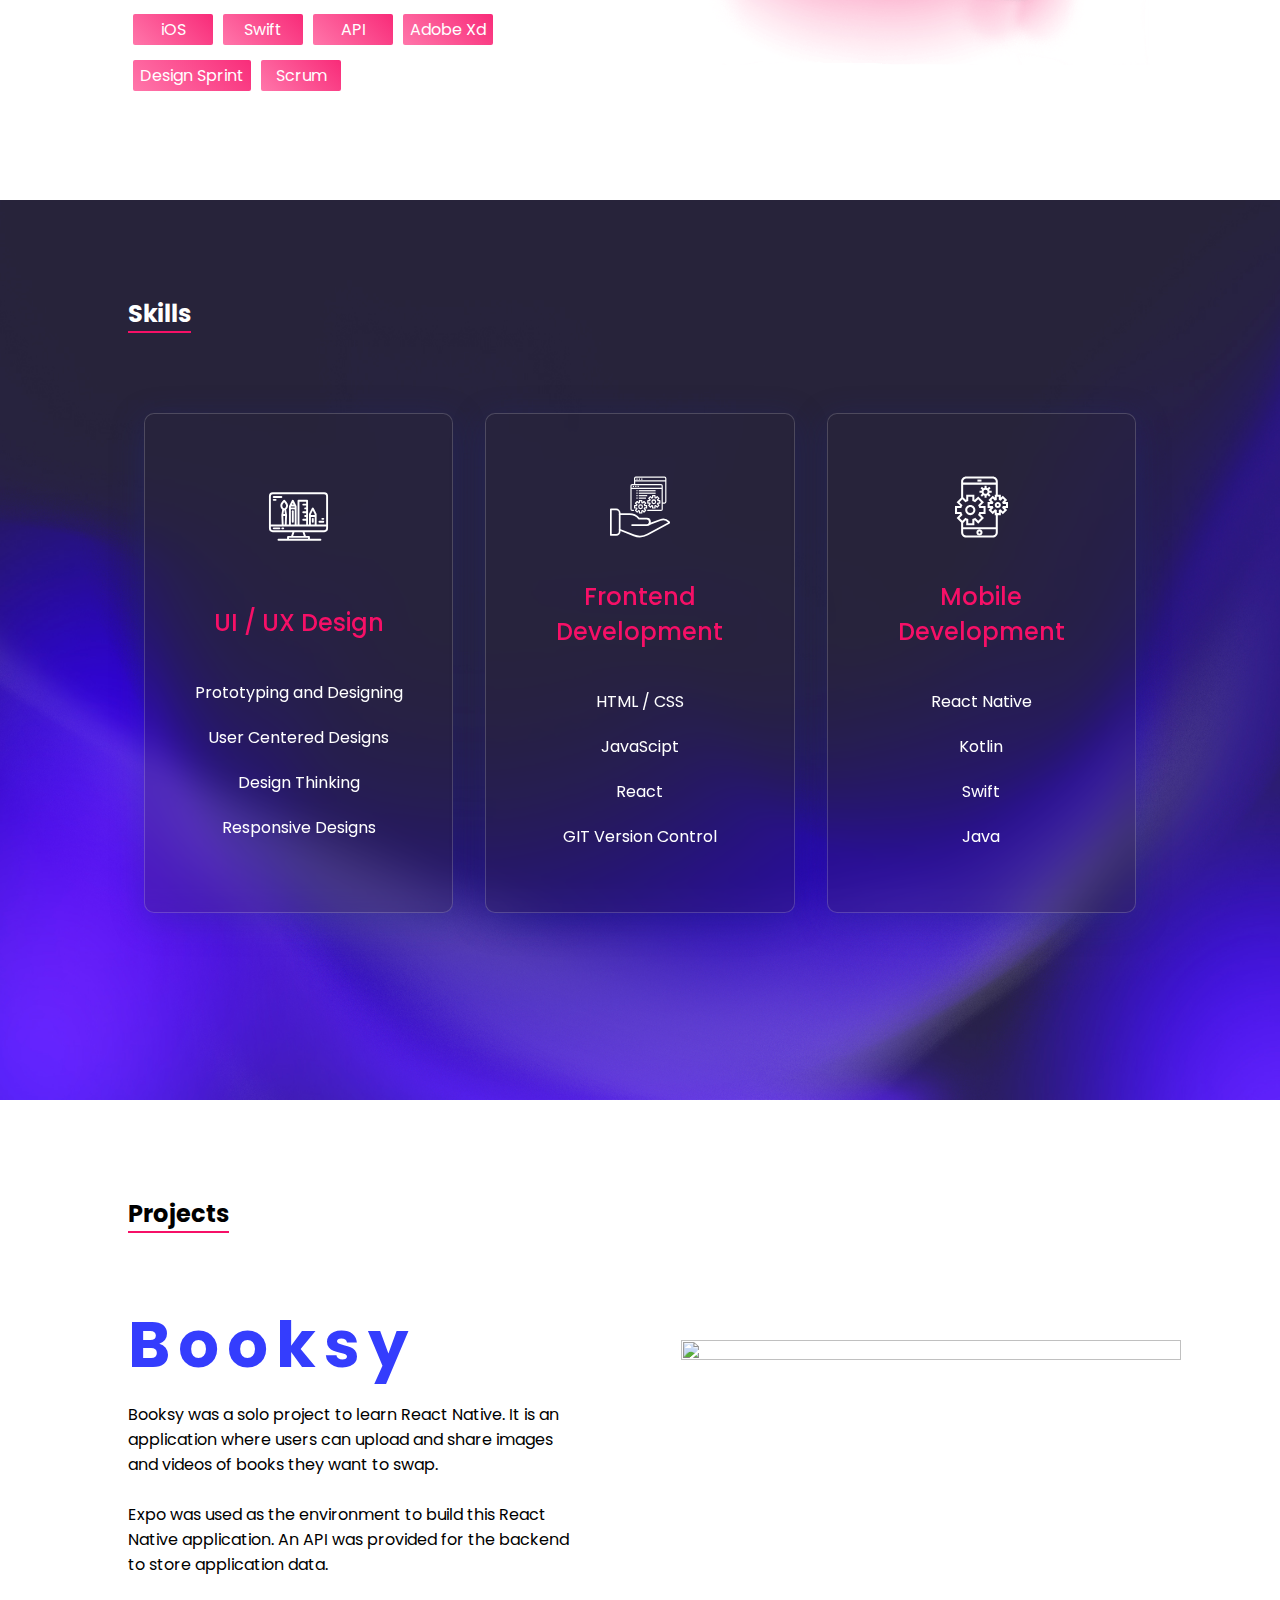
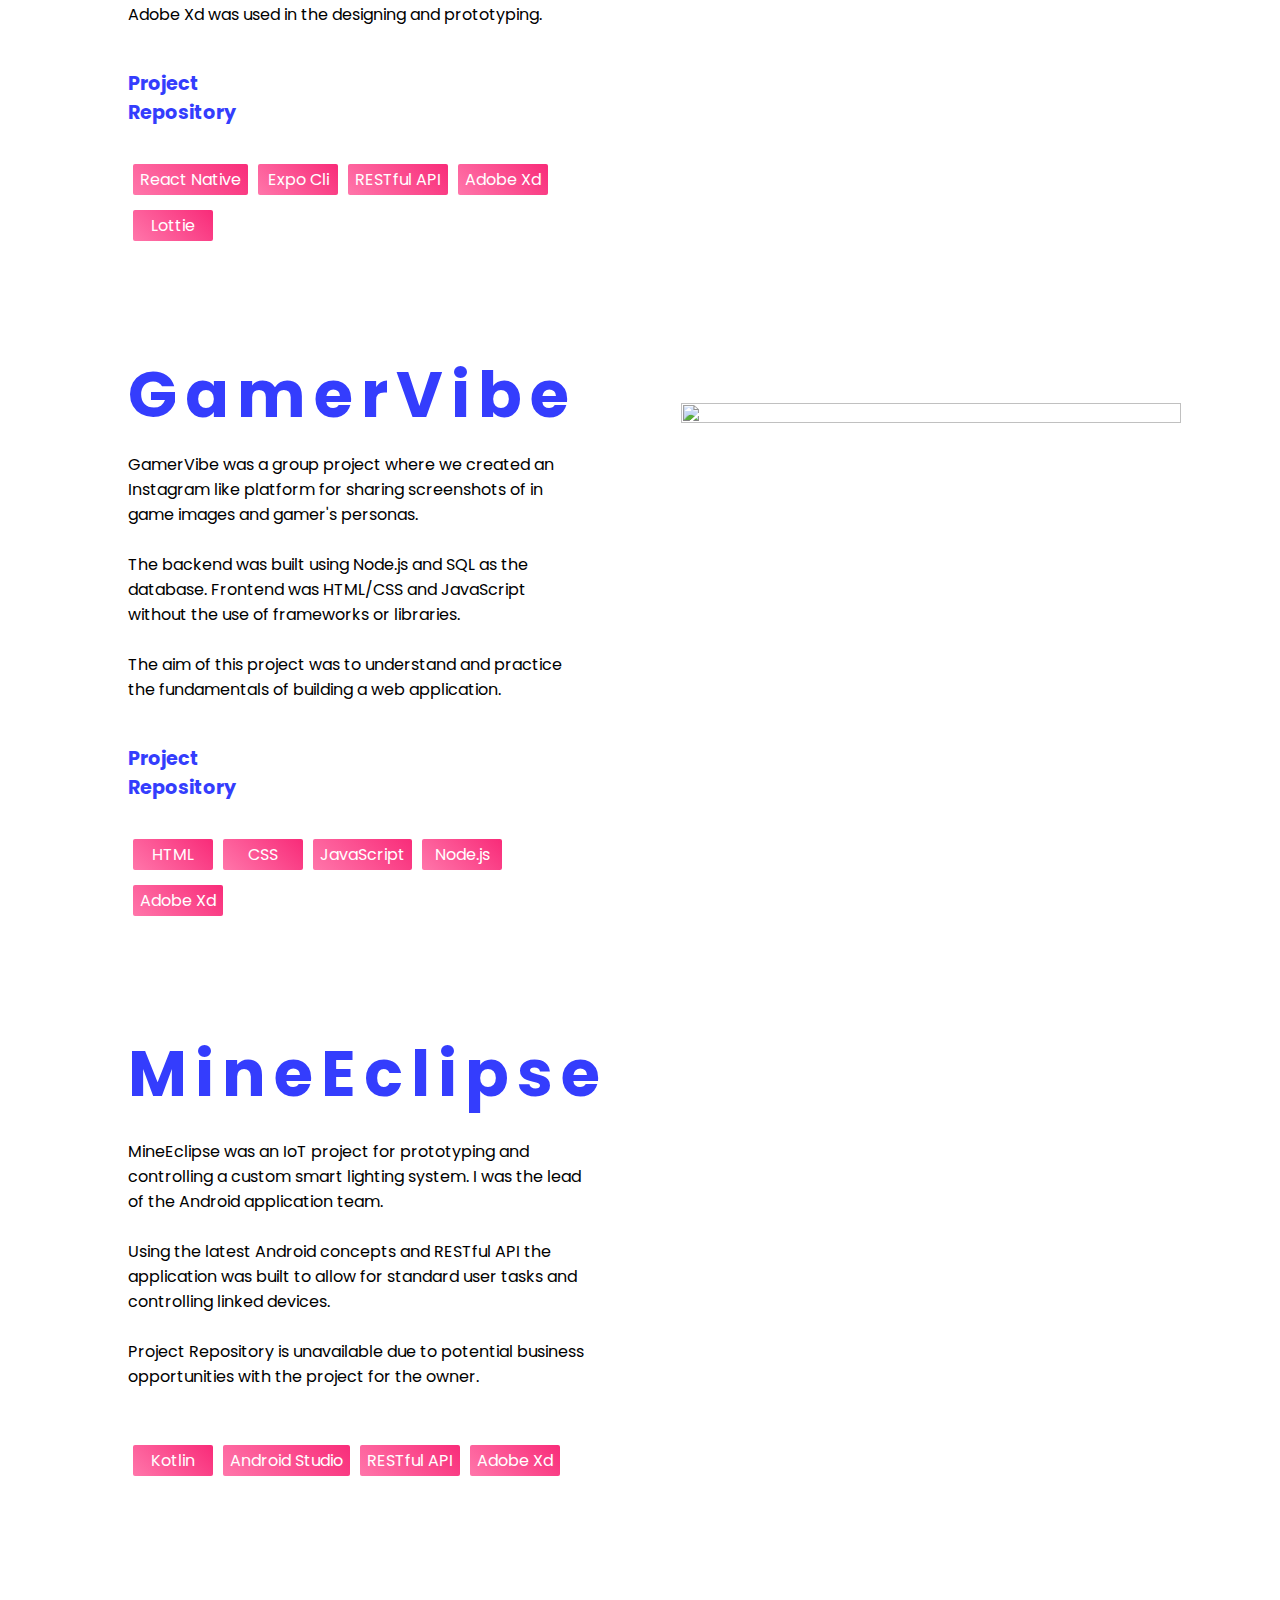
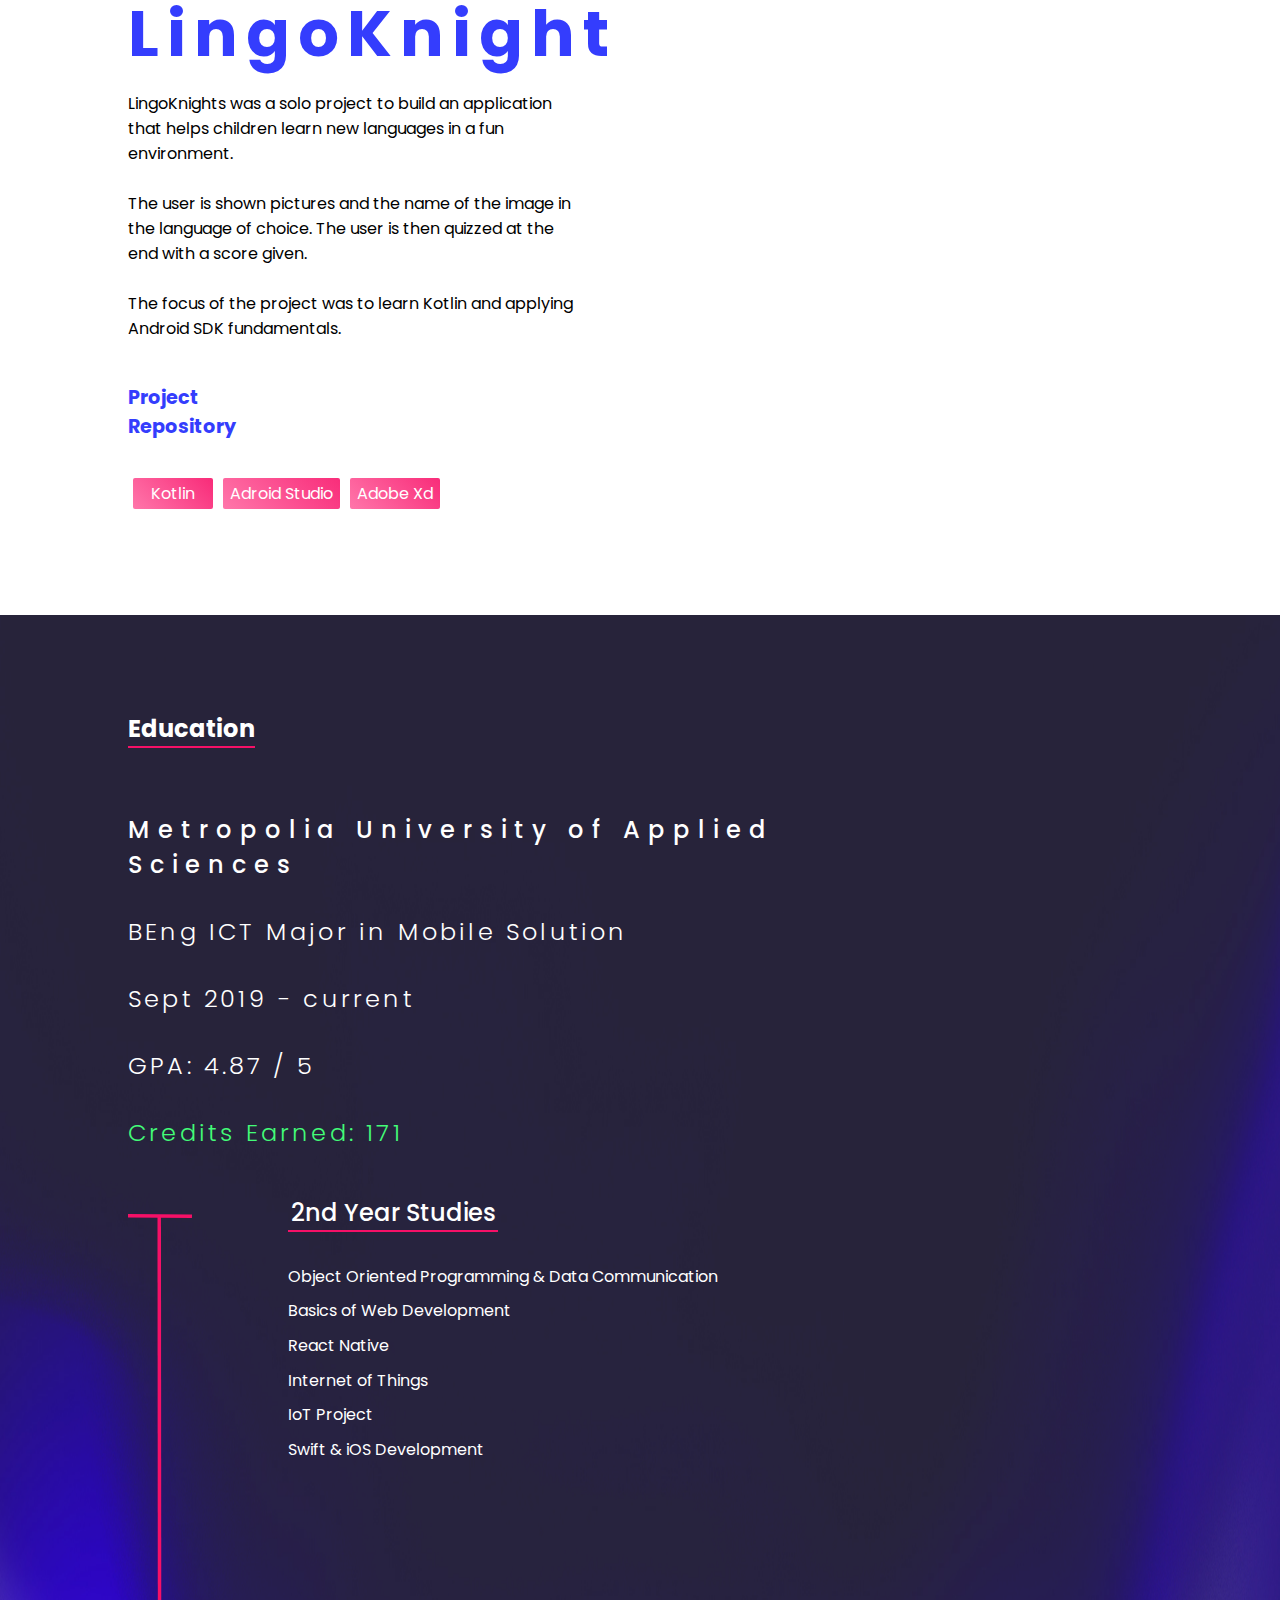
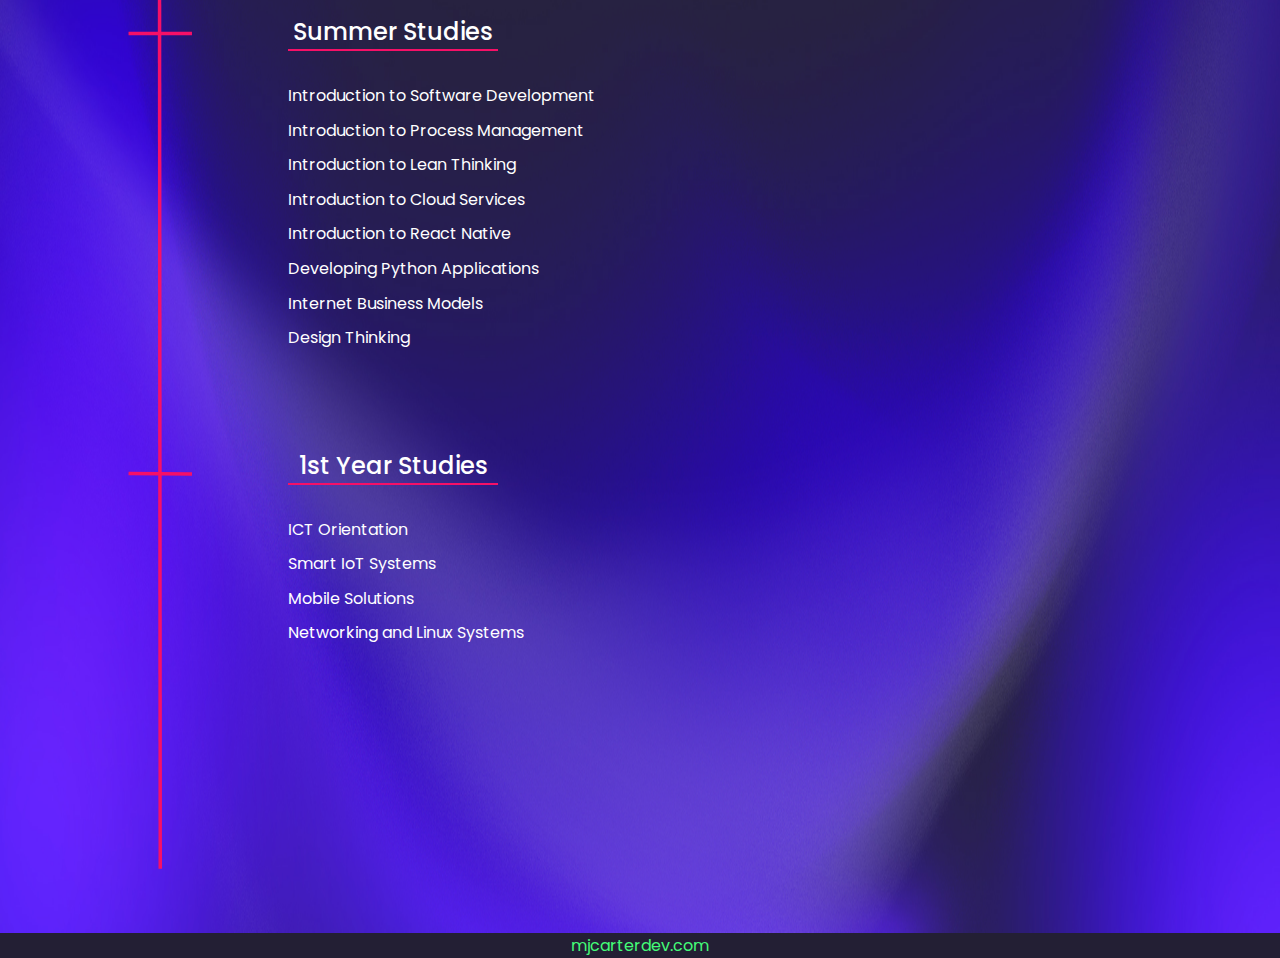
==== commit 04ac91a3: "updated github links" ====
--- a/index.html
+++ b/index.html
@@ -37,7 +37,7 @@
         </ul>
         <div class="social-media">
           <a
-            href="https://github.com/Carter-Prime"
+            href="https://github.com/mjcarterdev"
             target="_blank"
             rel="noreferrer"
             ><img
@@ -214,7 +214,7 @@
 
           <a
             class="project-link"
-            href="https://github.com/Carter-Prime/BooksyApp/tree/main"
+            href="https://github.com/mjcarterdev/BooksyApp/tree/main"
             target="_blank"
             rel="noreferrer"
             >Project Repository</a
@@ -252,7 +252,7 @@
 
           <a
             class="project-link"
-            href="https://github.com/Carter-Prime/GamerVibe-Website"
+            href="https://github.com/mjcarterdev/GamerVibe-Website"
             target="_blank"
             rel="noreferrer"
             >Project Repository</a
@@ -321,7 +321,7 @@
 
           <a
             class="project-link"
-            href="https://github.com/Carter-Prime/LingoKnight---Android-Project"
+            href="https://github.com/mjcarterdev/LingoKnight---Android-Project"
             target="_blank"
             rel="noreferrer"
             >Project Repository</a
--- a/css/main.css
+++ b/css/main.css
@@ -130,31 +130,49 @@
 .nav-bar .social-media {
   display: flex;
   flex-direction: row;
-  margin-right: 5rem;
+  margin-right: 100px;
   padding: 5px;
   margin-top: 5px;
   align-items: center;
 }
 
 .nav-bar .social-media a {
-  margin-left: 1rem;
-  padding: 0.5rem;
+  margin-left: 0.5rem;
+  padding: 0.1rem;
 }
 
 .nav-bar .social-media a img {
-  width: 28px;
-  height: 28px;
+  width: 24px;
+  height: 24px;
+}
+
+@media (min-width: 576px) {
+  .nav-bar .social-media a img {
+    transform: scale(1.3);
+  }
 }
 
 @media (min-width: 768px) {
   .nav-bar .social-media a img {
-    transform: scale(1.3);
+    transform: scale(1.5);
   }
 }
 
 @media (min-width: 2000px) {
   .nav-bar .social-media a img {
     margin-left: 4rem;
+  }
+}
+
+@media (min-width: 576px) {
+  .nav-bar .social-media a {
+    padding: 0.5rem;
+  }
+}
+
+@media (min-width: 576px) {
+  .nav-bar .social-media a {
+    margin-left: 1rem;
   }
 }
 
@@ -195,7 +213,7 @@
   background: transparent;
   outline: 0;
   right: 20px;
-  top: 5px;
+  top: 1px;
   cursor: pointer;
   border-radius: 50%;
   transition: background-color 0.15s linear;
@@ -203,6 +221,12 @@
 
 .nav__toggle:hover, .nav__toggle:focus {
   background-color: rgba(0, 0, 0, 0.5);
+}
+
+@media (min-width: 576px) {
+  .nav__toggle {
+    top: 5px;
+  }
 }
 
 @media (min-width: 1200px) {
@@ -989,8 +1013,8 @@
 }
 
 .education-card ul > li {
-  font-size: 0.9rem;
-  min-width: 250px;
+  font-size: 0.8rem;
+  min-width: 220px;
   margin-bottom: 0.6rem;
 }
 
